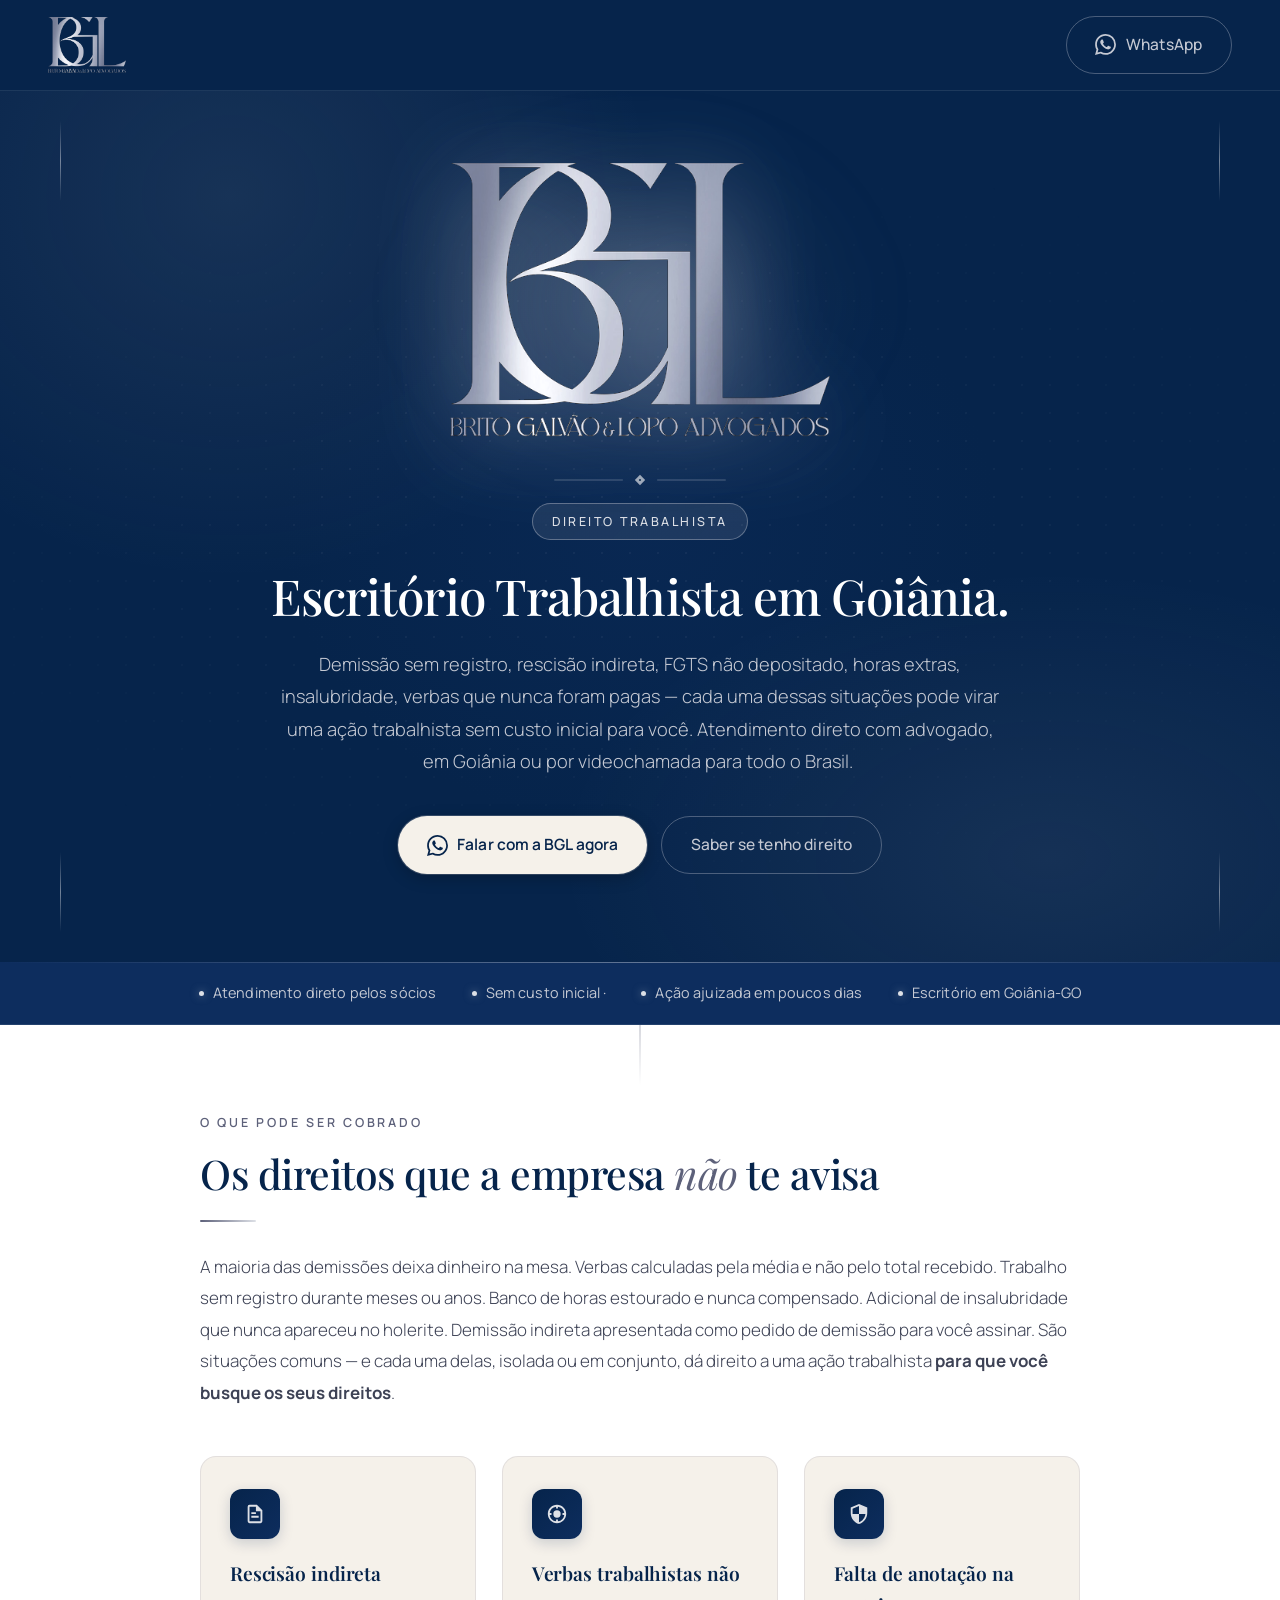
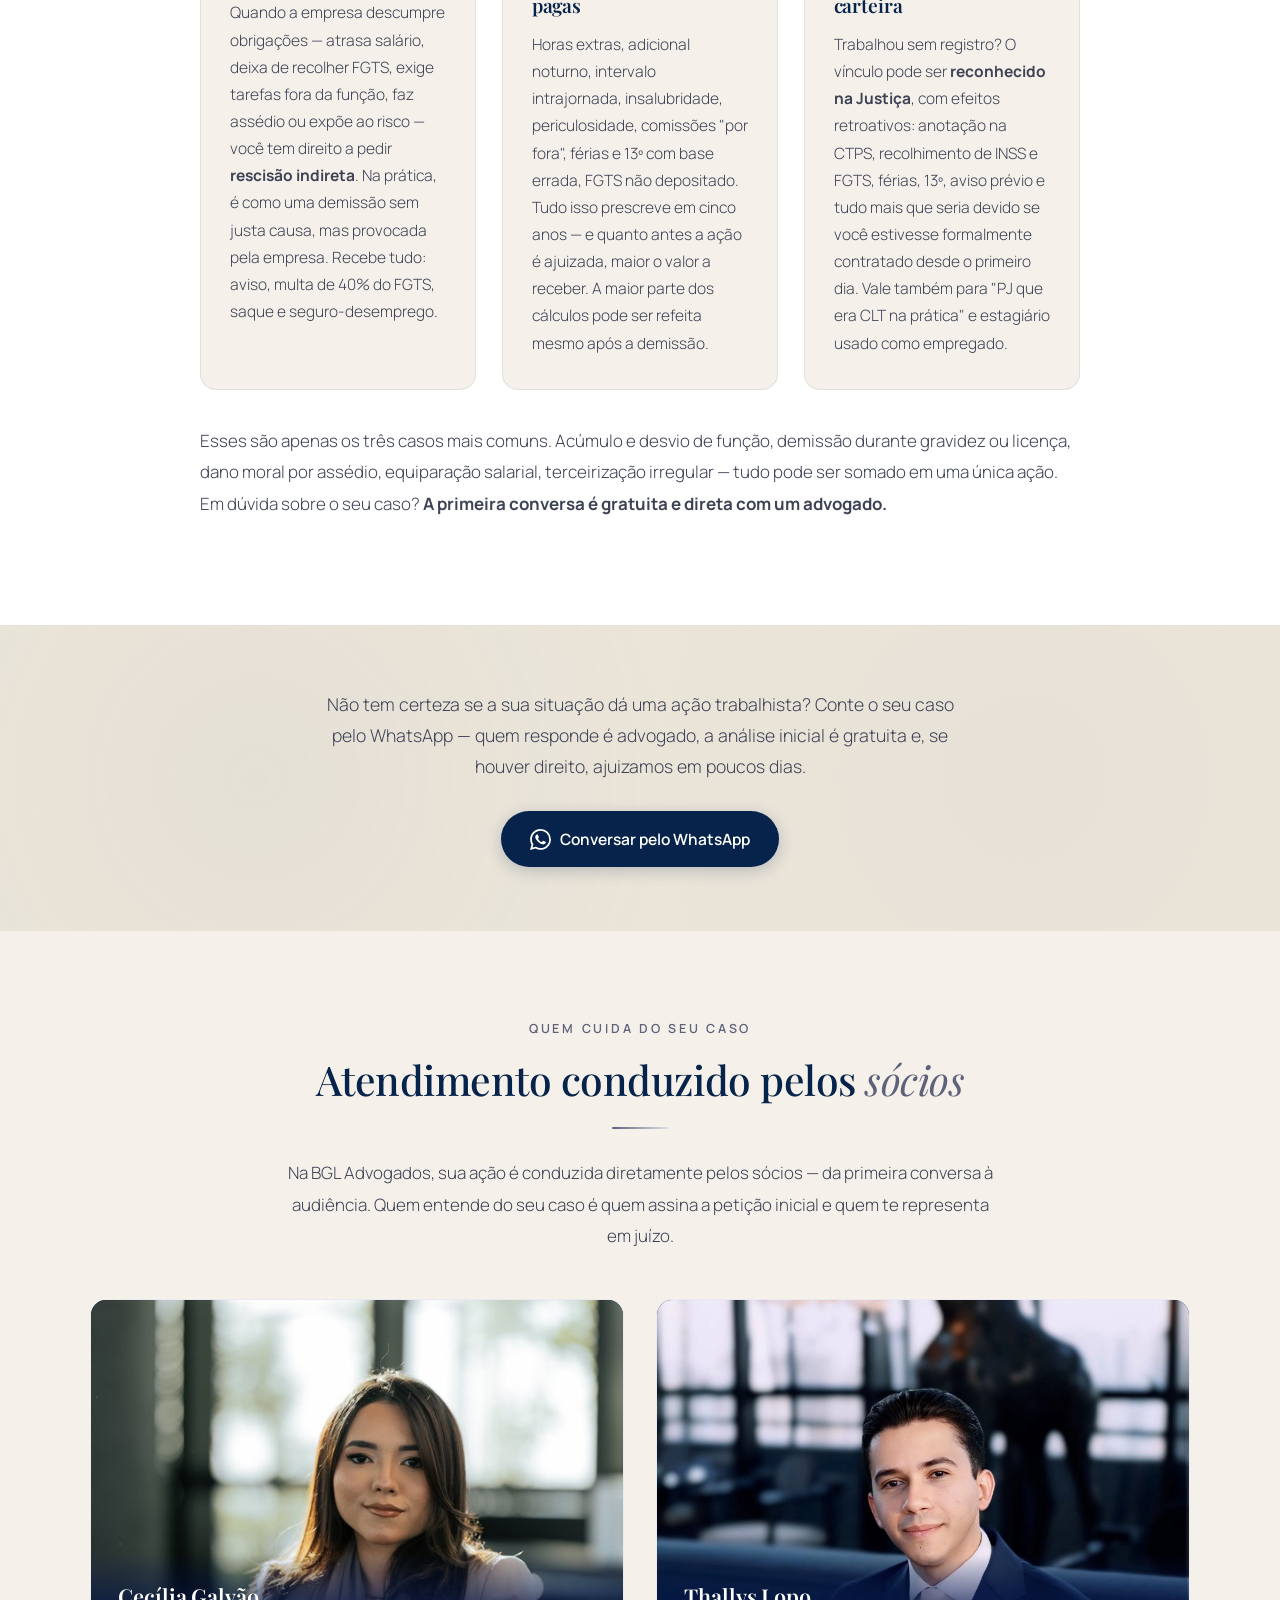
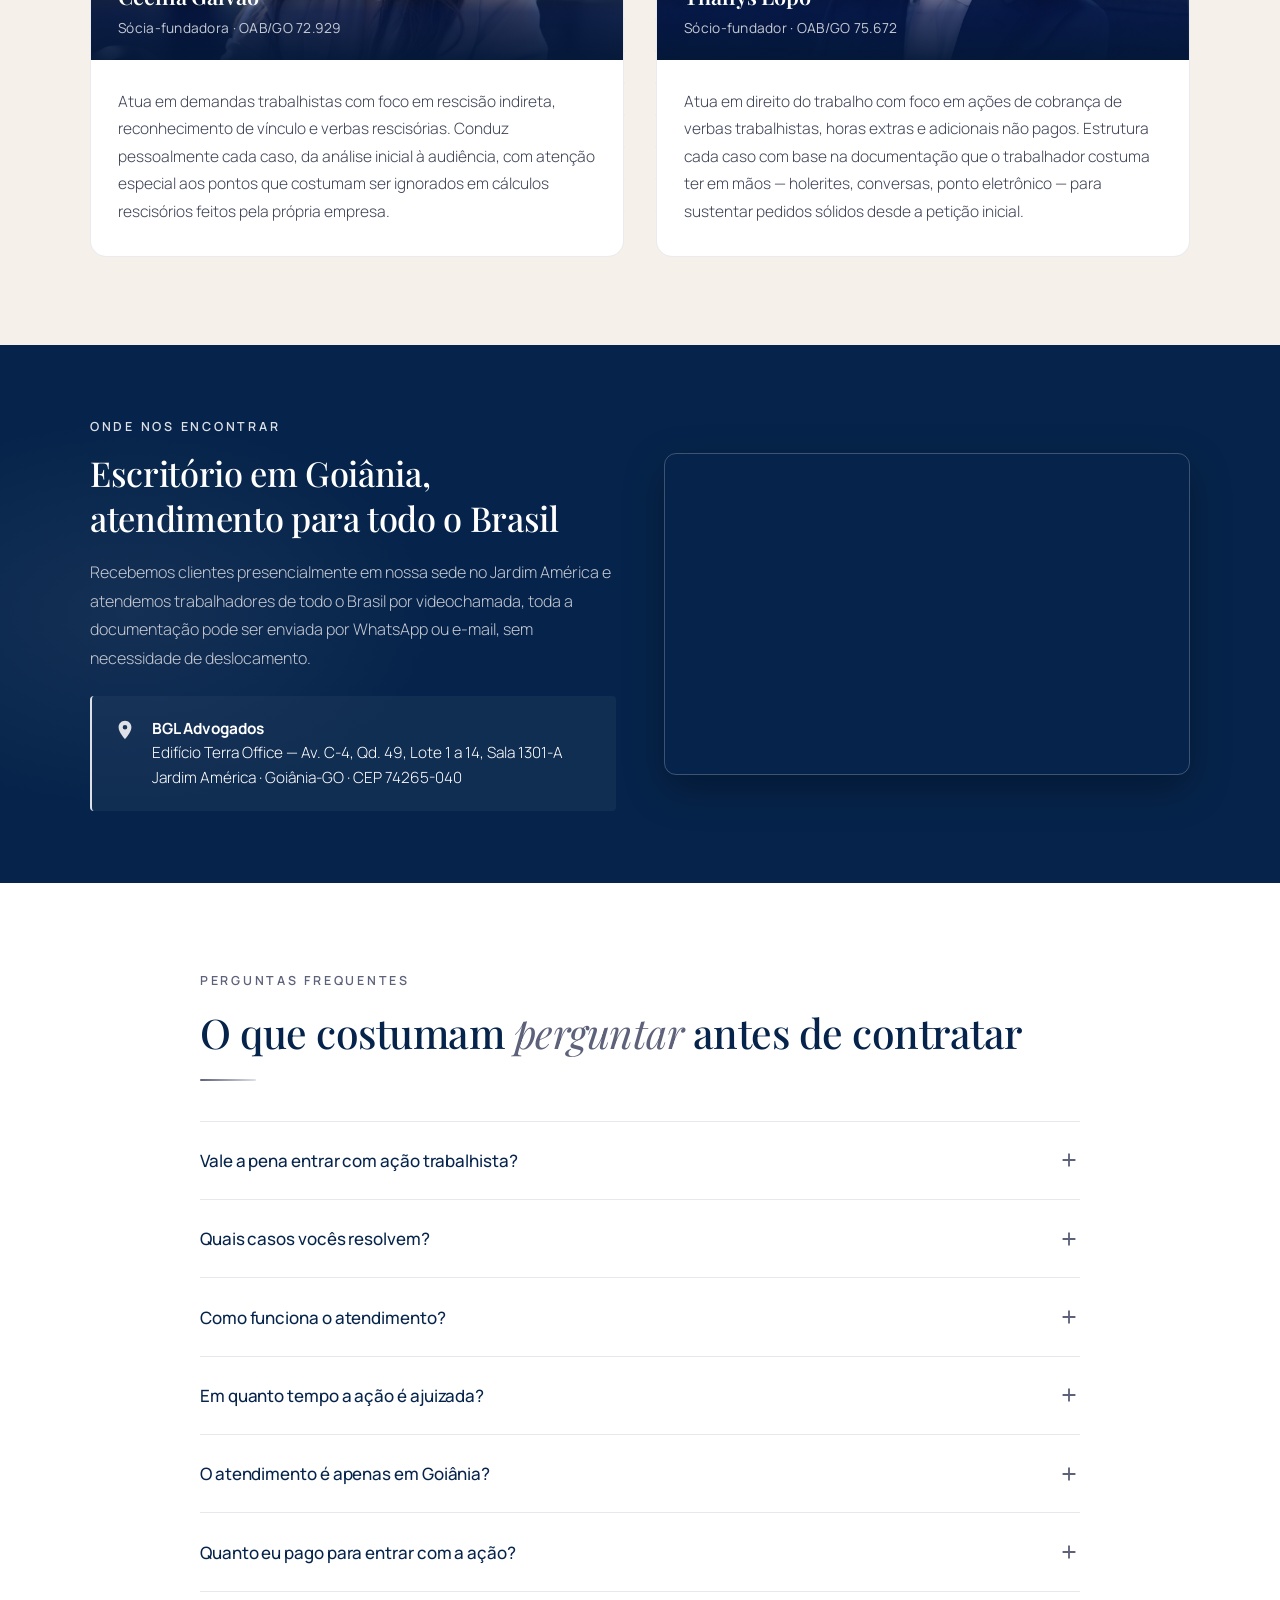
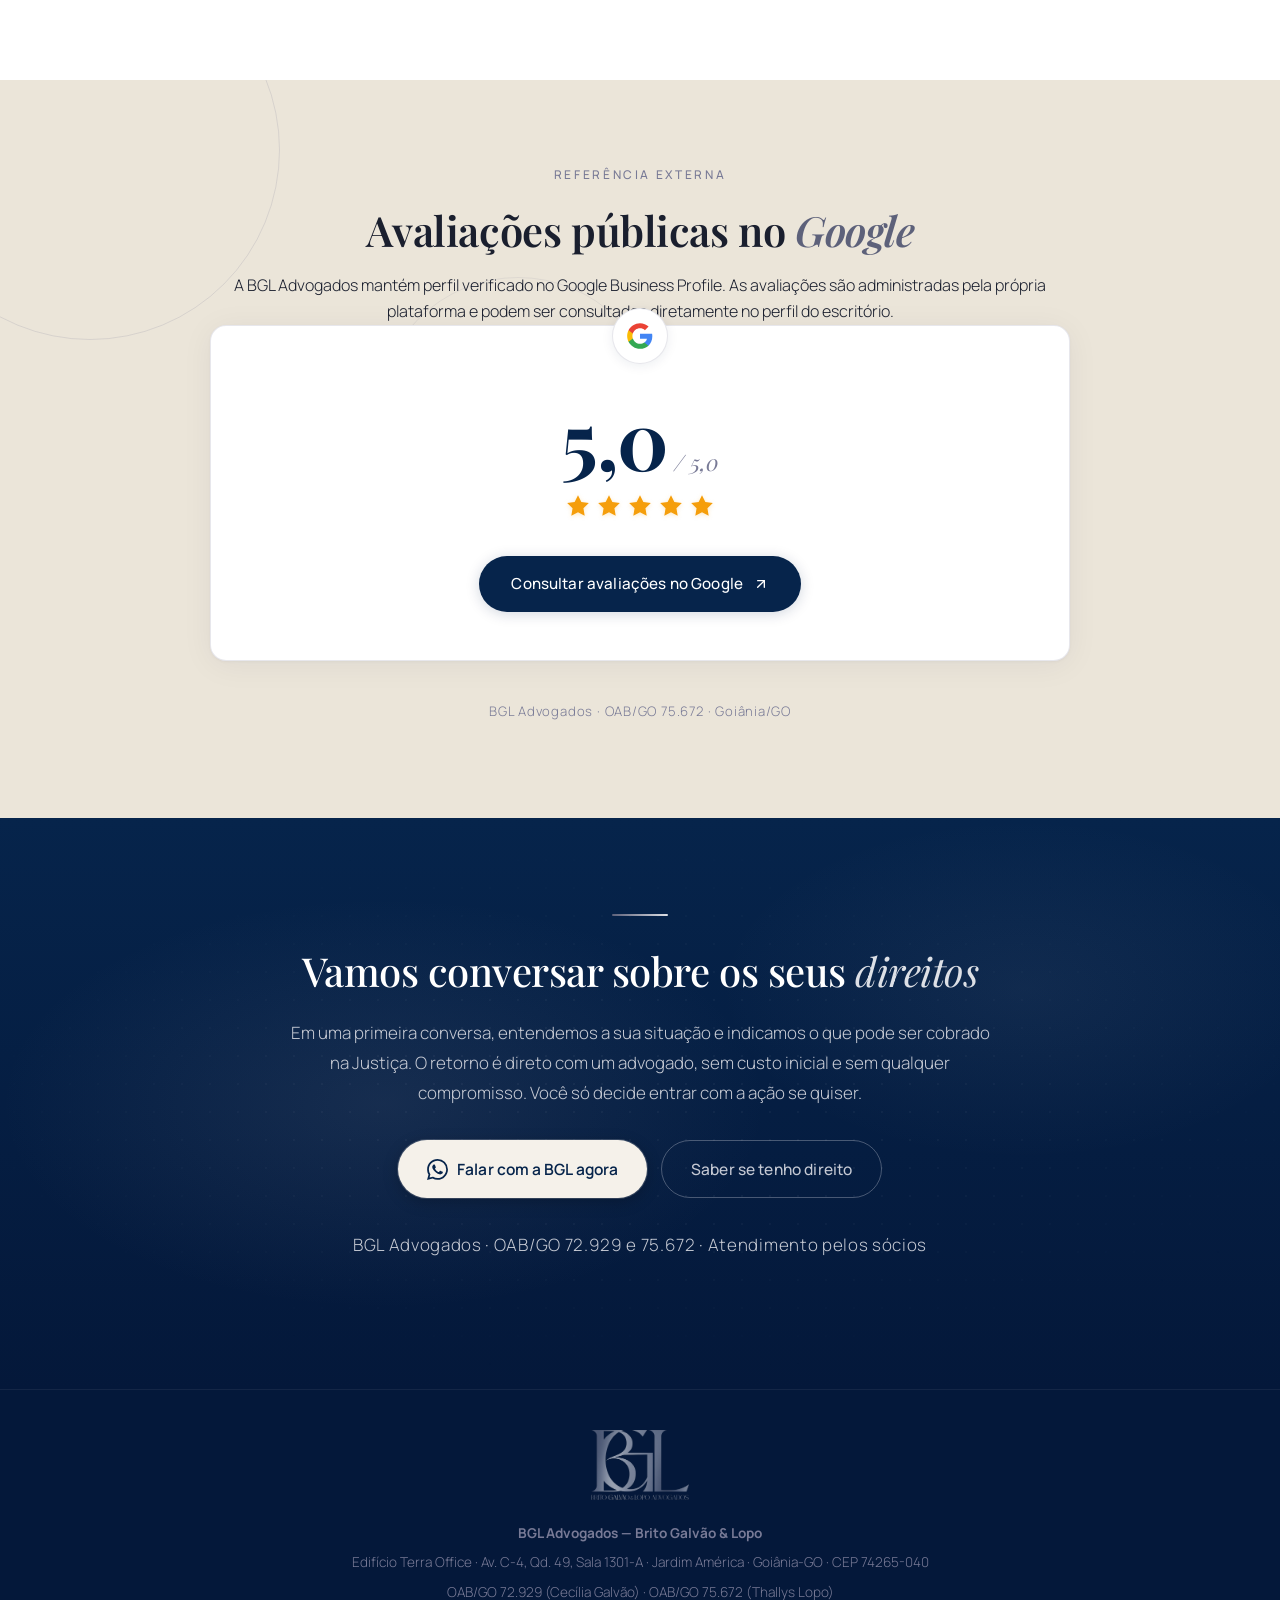
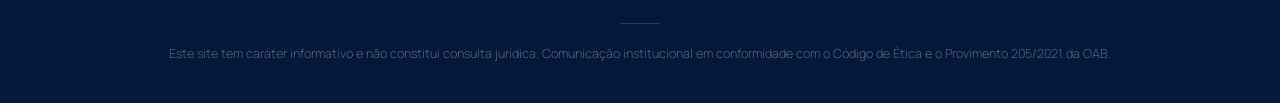
==== index.html @ 04dfcf60 "Update index.html" ====
<!doctype html>
<html lang="pt-BR">
<head>
  <!-- Google tag (gtag.js) -->
<script async src="https://www.googletagmanager.com/gtag/js?id=AW-18117456860"></script>
<script>
  window.dataLayer = window.dataLayer || [];
  function gtag(){dataLayer.push(arguments);}
  gtag('js', new Date());
  gtag('config', 'AW-18117456860');
</script>
<meta charset="utf-8">
<meta name="viewport" content="width=device-width, initial-scale=1.0">
<title>BGL Advogados — Direito Trabalhista em Goiânia-GO · Rescisão indireta, verbas e carteira</title>
<meta name="description" content="Advogados trabalhistas em Goiânia-GO. Rescisão indireta, verbas rescisórias, horas extras, FGTS e trabalho sem carteira. Sem custo inicial — só paga se ganhar.">
<link rel="preconnect" href="https://fonts.googleapis.com">
<link rel="preconnect" href="https://fonts.gstatic.com" crossorigin>
<link href="https://fonts.googleapis.com/css2?family=Playfair+Display:ital,wght@0,400;0,500;0,600;0,700;1,400&family=Manrope:wght@300;400;500;600;700&display=swap" rel="stylesheet">
<style>
  :root {
    --navy: #06244B;
    --navy-deep: #04183A;
    --navy-mid: #0d2d5e;
    --steel: #787A96;
    --steel-light: #C5C9D3;
    --cream: #F5F1EA;
    --cream-dark: #EBE5D9;
    --white: #FFFFFF;
    --text-dark: #1A1F2E;
    --text-mid: #3D4255;
    --platinum: #9499AA;
    --platinum-light: #DDE0E6;
    --platinum-deep: #5D617A;
  }

  * { box-sizing: border-box; margin: 0; padding: 0; }
  html { scroll-behavior: smooth; }

  body {
    font-family: 'Manrope', -apple-system, BlinkMacSystemFont, sans-serif;
    color: var(--text-dark);
    background: var(--white);
    line-height: 1.65;
    font-weight: 300;
    -webkit-font-smoothing: antialiased;
    -moz-osx-font-smoothing: grayscale;
  }

  /* ─── NAV ─── */
  nav {
    background: var(--navy);
    padding: 1rem 3rem;
    display: flex;
    justify-content: space-between;
    align-items: center;
    border-bottom: 1px solid rgba(197,201,211,0.12);
    position: sticky;
    top: 0;
    z-index: 100;
    backdrop-filter: blur(8px);
  }

  .logo { display: flex; align-items: center; gap: 0.85rem; }

  .logo-img-nav {
    height: 56px;
    width: auto;
    filter: brightness(1.05) contrast(1.05);
    flex-shrink: 0;
    transition: transform 0.25s;
  }
  .logo-img-nav:hover { transform: scale(1.03); }

  /* ─── HERO ─── */
  .hero {
    background: var(--navy);
    padding: 4rem 3rem 5.5rem;
    text-align: center;
    position: relative;
    overflow: hidden;
  }

  .hero::before {
    content: "";
    position: absolute;
    inset: 0;
    background:
      radial-gradient(ellipse 60% 80% at 18% 12%, rgba(148,153,170,0.12) 0%, transparent 55%),
      radial-gradient(ellipse 70% 60% at 82% 88%, rgba(197,201,211,0.08) 0%, transparent 55%),
      radial-gradient(ellipse 40% 50% at 50% 50%, rgba(13,45,94,0.4) 0%, transparent 70%);
    pointer-events: none;
    z-index: 0;
  }

  .hero::after {
    content: "";
    position: absolute;
    inset: 0;
    background-image:
      radial-gradient(circle, rgba(197,201,211,0.06) 1px, transparent 1.5px);
    background-size: 28px 28px;
    background-position: 0 0;
    pointer-events: none;
    z-index: 0;
    mask-image: radial-gradient(ellipse 80% 60% at 50% 50%, #000 30%, transparent 75%);
    -webkit-mask-image: radial-gradient(ellipse 80% 60% at 50% 50%, #000 30%, transparent 75%);
  }

  .hero-corner {
    position: absolute;
    width: 1px;
    height: 80px;
    background: linear-gradient(180deg, transparent, var(--platinum-light) 50%, transparent);
    opacity: 0.5;
    z-index: 1;
  }
  .hero-corner.tl { top: 30px; left: 60px; }
  .hero-corner.tr { top: 30px; right: 60px; }
  .hero-corner.bl { bottom: 30px; left: 60px; }
  .hero-corner.br { bottom: 30px; right: 60px; }

  .hero-inner { position: relative; z-index: 2; }

  .hero-logo-wrap {
    position: relative;
    display: flex;
    justify-content: center;
    align-items: center;
    margin-bottom: 1.8rem;
    min-height: 290px;
  }

  .hero-logo-glow {
    position: absolute;
    top: 50%; left: 50%;
    width: 480px; height: 360px;
    transform: translate(-50%, -50%);
    background:
      radial-gradient(ellipse, rgba(221,224,230,0.25) 0%, rgba(148,153,170,0.08) 35%, transparent 70%);
    filter: blur(35px);
    z-index: 0;
    animation: glowPulse 4.5s ease-in-out infinite;
  }

  @keyframes glowPulse {
    0%, 100% { opacity: 0.7; transform: translate(-50%, -50%) scale(1); }
    50% { opacity: 1; transform: translate(-50%, -50%) scale(1.05); }
  }

  .hero-logo-img {
    height: 270px;
    width: auto;
    max-width: 92%;
    position: relative;
    z-index: 1;
    filter: drop-shadow(0 16px 48px rgba(197,201,211,0.4)) brightness(1.1);
    animation: logoFadeIn 1.1s ease forwards;
  }

  @keyframes logoFadeIn {
    from { opacity: 0; transform: translateY(12px); }
    to { opacity: 1; transform: translateY(0); }
  }

  .ornament {
    width: 180px;
    height: 12px;
    color: var(--platinum-light);
    margin: 0 auto 1.1rem;
    display: block;
  }

  .hero-badge {
    display: inline-block;
    padding: 0.45rem 1.2rem;
    background: linear-gradient(135deg, rgba(148,153,170,0.15) 0%, rgba(221,224,230,0.10) 100%);
    border: 1px solid rgba(197,201,211,0.4);
    border-radius: 100px;
    color: var(--platinum-light);
    font-size: 0.78rem;
    letter-spacing: 0.2em;
    text-transform: uppercase;
    font-weight: 500;
    margin-bottom: 1.6rem;
  }

  .hero h1 {
    font-family: 'Playfair Display', serif;
    color: var(--white);
    font-size: clamp(2rem, 4.6vw, 3.1rem);
    font-weight: 500;
    line-height: 1.2;
    max-width: 880px;
    margin: 0 auto 1.4rem;
    letter-spacing: -0.018em;
  }

  .hero h1 em {
    font-style: italic;
    font-weight: 400;
    color: var(--platinum-light);
  }

  .hero-sub {
    color: var(--steel-light);
    font-size: clamp(1.02rem, 1.6vw, 1.14rem);
    max-width: 720px;
    margin: 0 auto 2.4rem;
    line-height: 1.78;
    font-weight: 300;
  }

  .hero-cta-group {
    display: flex;
    flex-wrap: wrap;
    gap: 0.9rem;
    justify-content: center;
  }

  .btn-wa {
    display: inline-flex;
    align-items: center;
    gap: 0.6rem;
    padding: 0.95rem 1.8rem;
    background: var(--cream);
    color: var(--navy);
    border-radius: 100px;
    font-weight: 600;
    font-size: 0.97rem;
    text-decoration: none;
    transition: transform 0.2s, box-shadow 0.2s;
    box-shadow: 0 4px 16px rgba(0,0,0,0.22), 0 0 0 1px rgba(197,201,211,0.25);
    letter-spacing: 0.005em;
  }
  .btn-wa:hover {
    transform: translateY(-2px);
    box-shadow: 0 10px 28px rgba(0,0,0,0.28), 0 0 0 1px rgba(221,224,230,0.5);
  }

  .btn-wa-outline {
    display: inline-flex;
    align-items: center;
    gap: 0.6rem;
    padding: 0.95rem 1.8rem;
    background: transparent;
    color: var(--steel-light);
    border: 1px solid rgba(197,201,211,0.35);
    border-radius: 100px;
    font-weight: 500;
    font-size: 0.97rem;
    text-decoration: none;
    transition: border-color 0.2s, background 0.2s, color 0.2s;
    letter-spacing: 0.01em;
  }
  .btn-wa-outline:hover {
    border-color: var(--platinum-light);
    background: rgba(221,224,230,0.08);
    color: var(--white);
  }

  .wa-icon { width: 21px; height: 21px; fill: currentColor; flex-shrink: 0; }

  /* ─── PROOF BAR ─── */
  .proof-bar {
    background: var(--navy-mid);
    padding: 1.2rem 3rem;
    display: flex;
    flex-wrap: wrap;
    justify-content: center;
    gap: 2.2rem;
    border-bottom: 1px solid rgba(197,201,211,0.12);
    position: relative;
  }

  .proof-bar::before {
    content: "";
    position: absolute;
    top: 0; left: 0; right: 0; height: 1px;
    background: linear-gradient(90deg, transparent, rgba(221,224,230,0.4), transparent);
  }

  .proof-item {
    display: flex;
    align-items: center;
    gap: 9px;
    font-size: 0.9rem;
    color: var(--steel-light);
    font-weight: 400;
    letter-spacing: 0.01em;
  }

  .proof-dot {
    width: 5px; height: 5px;
    background: var(--platinum-light);
    border-radius: 50%;
    flex-shrink: 0;
    box-shadow: 0 0 8px rgba(221,224,230,0.5);
  }

  /* ─── SECTIONS ─── */
  section { padding: 5.5rem 3rem; position: relative; }
  .container { max-width: 880px; margin: 0 auto; position: relative; }
  .container-wide { max-width: 1100px; margin: 0 auto; position: relative; }

  .section-label {
    font-size: 0.78rem;
    font-weight: 600;
    letter-spacing: 0.22em;
    text-transform: uppercase;
    color: var(--platinum-deep);
    margin-bottom: 0.85rem;
  }

  .section-title {
    font-family: 'Playfair Display', serif;
    font-size: clamp(1.85rem, 4vw, 2.55rem);
    color: var(--navy);
    line-height: 1.28;
    margin-bottom: 1.3rem;
    letter-spacing: -0.012em;
    font-weight: 500;
  }

  .section-title em {
    font-style: italic;
    font-weight: 400;
    color: var(--platinum-deep);
  }

  .section-text {
    color: var(--text-mid);
    font-size: 1.06rem;
    line-height: 1.85;
    font-weight: 300;
    margin-bottom: 1.1rem;
  }

  .gold-divider {
    width: 56px; height: 2px;
    background: linear-gradient(90deg, var(--platinum-deep), var(--platinum-light));
    margin: 1.3rem 0 1.8rem;
    border-radius: 2px;
  }

  /* ─── BENEFITS ─── */
  .benefits-section {
    background: var(--white);
    position: relative;
  }

  .benefits-section::before {
    content: "";
    position: absolute;
    top: 0; left: 50%;
    transform: translateX(-50%);
    width: 1px; height: 60px;
    background: linear-gradient(180deg, var(--platinum-deep), transparent);
    opacity: 0.5;
  }

  .benefits-grid {
    display: grid;
    grid-template-columns: repeat(auto-fit, minmax(240px, 1fr));
    gap: 1.6rem;
    margin: 3rem 0 1rem;
  }

  .benefit-card {
    background: var(--cream);
    border-radius: 16px;
    padding: 2rem 1.8rem;
    border: 1px solid rgba(120,122,150,0.15);
    transition: border-color 0.3s, box-shadow 0.3s, transform 0.3s;
    position: relative;
    overflow: hidden;
  }

  .benefit-card::before {
    content: "";
    position: absolute;
    top: 0; left: 0;
    width: 100%; height: 3px;
    background: linear-gradient(90deg, var(--platinum-deep), var(--platinum-light));
    opacity: 0;
    transition: opacity 0.3s;
  }

  .benefit-card:hover {
    border-color: rgba(148,153,170,0.4);
    box-shadow: 0 12px 36px rgba(6,36,75,0.1);
    transform: translateY(-4px);
  }
  .benefit-card:hover::before { opacity: 1; }

  .benefit-icon {
    width: 50px; height: 50px;
    background: linear-gradient(135deg, var(--navy) 0%, var(--navy-mid) 100%);
    border-radius: 12px;
    display: flex;
    align-items: center;
    justify-content: center;
    margin-bottom: 1.2rem;
    box-shadow: 0 4px 14px rgba(6,36,75,0.18);
  }
  .benefit-icon svg { width: 22px; height: 22px; fill: var(--platinum-light); }

  .benefit-title {
    font-family: 'Playfair Display', serif;
    font-size: 1.2rem;
    color: var(--navy);
    margin-bottom: 0.6rem;
    font-weight: 600;
    letter-spacing: -0.005em;
  }

  .benefit-text {
    color: var(--text-mid);
    font-size: 0.97rem;
    line-height: 1.75;
    font-weight: 300;
  }

  /* ─── MID CTA ─── */
  .mid-cta {
    background: var(--cream-dark);
    padding: 4rem 3rem;
    text-align: center;
    position: relative;
    overflow: hidden;
  }

  .mid-cta::before {
    content: "";
    position: absolute;
    inset: 0;
    background:
      radial-gradient(circle at 20% 50%, rgba(148,153,170,0.07) 0%, transparent 40%),
      radial-gradient(circle at 80% 50%, rgba(148,153,170,0.05) 0%, transparent 40%);
    pointer-events: none;
  }

  .mid-cta-inner { position: relative; z-index: 1; }

  .mid-cta p {
    color: var(--text-mid);
    font-size: 1.1rem;
    margin-bottom: 1.8rem;
    font-weight: 300;
    line-height: 1.78;
    max-width: 660px;
    margin-left: auto;
    margin-right: auto;
  }

  .btn-wa-dark {
    display: inline-flex;
    align-items: center;
    gap: 0.6rem;
    padding: 0.95rem 1.8rem;
    background: var(--navy);
    color: var(--white);
    border-radius: 100px;
    font-weight: 600;
    font-size: 0.97rem;
    text-decoration: none;
    transition: transform 0.2s, box-shadow 0.2s;
    box-shadow: 0 4px 16px rgba(6,36,75,0.22);
  }
  .btn-wa-dark:hover {
    transform: translateY(-2px);
    box-shadow: 0 10px 28px rgba(6,36,75,0.32);
  }

  /* ─── TEAM ─── */
  .team-section {
    background: var(--cream);
    position: relative;
  }

  .team-section::before {
    content: "";
    position: absolute;
    inset: 0;
    background-image:
      radial-gradient(circle, rgba(120,122,150,0.05) 1px, transparent 1.5px);
    background-size: 32px 32px;
    pointer-events: none;
    mask-image: radial-gradient(ellipse 70% 60% at 50% 50%, #000 30%, transparent 80%);
    -webkit-mask-image: radial-gradient(ellipse 70% 60% at 50% 50%, #000 30%, transparent 80%);
  }

  .team-section .container-wide { text-align: center; }

  .team-grid {
    display: grid;
    grid-template-columns: repeat(auto-fit, minmax(300px, 1fr));
    gap: 2rem;
    margin-top: 3rem;
    text-align: left;
  }

  .team-card {
    background: var(--white);
    border-radius: 16px;
    overflow: hidden;
    border: 1px solid rgba(120,122,150,0.15);
    transition: transform 0.35s, box-shadow 0.35s;
    position: relative;
  }
  .team-card:hover {
    transform: translateY(-5px);
    box-shadow: 0 18px 44px rgba(6,36,75,0.12);
  }

  .team-card-header {
    background: var(--navy);
    position: relative;
    overflow: hidden;
    height: 360px;
  }

  .team-photo {
    width: 100%;
    height: 100%;
    object-fit: cover;
    display: block;
    transition: transform 0.6s ease;
  }
  .team-card:hover .team-photo { transform: scale(1.05); }

  .team-photo.photo-cecilia { object-position: center 30%; }
  .team-photo.photo-thallys { object-position: center 25%; }

  .team-card-name-overlay {
    position: absolute;
    bottom: 0; left: 0; right: 0;
    padding: 1.5rem 1.7rem 1.3rem;
    background: linear-gradient(180deg, transparent 0%, rgba(6,24,75,0.78) 55%, rgba(4,24,58,0.96) 100%);
    color: var(--white);
  }

  .team-card-name {
    font-family: 'Playfair Display', serif;
    font-size: 1.36rem;
    font-weight: 600;
    letter-spacing: -0.005em;
    margin-bottom: 0.2rem;
  }

  .team-card-role {
    font-size: 0.86rem;
    color: var(--steel-light);
    letter-spacing: 0.02em;
    font-weight: 400;
  }

  .team-card-body {
    padding: 1.7rem 1.7rem 1.9rem;
  }

  .team-card-text {
    color: var(--text-mid);
    font-size: 0.97rem;
    line-height: 1.78;
    font-weight: 300;
  }

  .team-card-credential {
    margin-top: 1.2rem;
    padding: 1.1rem 1.1rem 1.05rem;
    background: linear-gradient(135deg, rgba(6,36,75,0.04) 0%, rgba(148,153,170,0.07) 100%);
    border-left: 3px solid var(--platinum-deep);
    border-radius: 4px;
    font-size: 0.92rem;
    color: var(--navy);
    line-height: 1.6;
    font-weight: 400;
  }
  .credential-label {
    display: inline-block;
    font-size: 0.7rem;
    font-weight: 700;
    letter-spacing: 0.18em;
    text-transform: uppercase;
    color: var(--platinum-deep);
    margin-bottom: 0.5rem;
  }
  .credential-body {
    display: flex;
    align-items: flex-start;
    gap: 0.7rem;
  }
  .credential-body strong {
    color: var(--navy);
    font-weight: 600;
  }

  .credential-icon {
    width: 22px; height: 22px;
    fill: var(--platinum-deep);
    flex-shrink: 0;
    margin-top: 1px;
  }

  /* ─── LOCATION ─── */
  .location-section {
    background: var(--navy);
    padding: 4.5rem 3rem;
    color: var(--white);
    position: relative;
    overflow: hidden;
  }

  .location-section::before {
    content: "";
    position: absolute;
    inset: 0;
    background:
      radial-gradient(ellipse 40% 60% at 10% 50%, rgba(148,153,170,0.1) 0%, transparent 60%);
    pointer-events: none;
  }

  .location-inner {
    max-width: 1100px;
    margin: 0 auto;
    display: grid;
    grid-template-columns: 1fr 1fr;
    gap: 3rem;
    align-items: center;
    position: relative;
    z-index: 1;
  }

  .location-section .section-label { color: var(--platinum-light); }

  .location-section h2 {
    font-family: 'Playfair Display', serif;
    font-size: clamp(1.6rem, 3vw, 2.15rem);
    color: var(--white);
    line-height: 1.3;
    margin-bottom: 1.1rem;
    font-weight: 500;
    letter-spacing: -0.01em;
  }

  .location-section p {
    color: var(--steel-light);
    font-size: 1rem;
    line-height: 1.78;
    font-weight: 300;
    margin-bottom: 0.8rem;
  }

  .location-address {
    display: flex;
    gap: 0.95rem;
    align-items: flex-start;
    margin-top: 1.5rem;
    padding: 1.3rem 1.4rem;
    background: rgba(255,255,255,0.04);
    border-left: 2px solid var(--platinum-light);
    border-radius: 4px;
  }

  .location-icon {
    width: 22px; height: 22px;
    fill: var(--platinum-light);
    flex-shrink: 0;
    margin-top: 2px;
  }

  .location-address p {
    margin: 0;
    color: var(--white);
    font-size: 0.96rem;
    line-height: 1.6;
  }

  .location-map {
    border-radius: 12px;
    overflow: hidden;
    border: 1px solid rgba(221,224,230,0.25);
    box-shadow: 0 14px 40px rgba(0,0,0,0.3);
  }

  .location-map iframe {
    display: block;
    width: 100%;
    height: 320px;
    border: none;
  }

  /* ─── FAQ ─── */
  .faq-section { background: var(--white); }

  .faq-list { margin-top: 2.5rem; }

  .faq-item {
    border-bottom: 1px solid rgba(120,122,150,0.18);
    padding: 1.3rem 0;
  }
  .faq-item:first-child { border-top: 1px solid rgba(120,122,150,0.18); }

  .faq-question {
    width: 100%;
    background: none;
    border: none;
    font-family: 'Manrope', sans-serif;
    font-size: 1.06rem;
    font-weight: 500;
    color: var(--navy);
    text-align: left;
    cursor: pointer;
    display: flex;
    justify-content: space-between;
    align-items: center;
    padding: 0.4rem 0;
    letter-spacing: -0.005em;
    transition: color 0.2s;
  }

  .faq-question:hover { color: var(--platinum-deep); }

  .faq-icon {
    width: 22px; height: 22px;
    color: var(--platinum-deep);
    transition: transform 0.3s;
    flex-shrink: 0;
    margin-left: 1rem;
  }

  .faq-item.open .faq-icon { transform: rotate(45deg); }

  .faq-answer {
    max-height: 0;
    overflow: hidden;
    transition: max-height 0.4s ease, padding 0.3s ease;
    color: var(--text-mid);
    font-size: 0.99rem;
    line-height: 1.78;
    font-weight: 300;
  }

  .faq-item.open .faq-answer {
    max-height: 500px;
    padding: 0.9rem 0 0.4rem;
  }

  .faq-wa-link {
    color: var(--navy);
    text-decoration: underline;
    text-decoration-color: var(--platinum-deep);
    text-underline-offset: 3px;
    font-weight: 500;
  }

  /* ─── FINAL CTA ─── */
  .final-cta {
    background: linear-gradient(180deg, var(--navy) 0%, var(--navy-deep) 100%);
    padding: 6rem 3rem;
    text-align: center;
    position: relative;
    overflow: hidden;
  }

  .final-cta::before {
    content: "";
    position: absolute;
    inset: 0;
    background:
      radial-gradient(ellipse 50% 60% at 30% 50%, rgba(148,153,170,0.12) 0%, transparent 60%),
      radial-gradient(ellipse 40% 50% at 80% 30%, rgba(197,201,211,0.06) 0%, transparent 60%);
    pointer-events: none;
  }

  .final-cta::after {
    content: "";
    position: absolute;
    inset: 0;
    background-image:
      radial-gradient(circle, rgba(197,201,211,0.05) 1px, transparent 1.5px);
    background-size: 28px 28px;
    pointer-events: none;
    mask-image: radial-gradient(ellipse 70% 60% at 50% 50%, #000 30%, transparent 80%);
    -webkit-mask-image: radial-gradient(ellipse 70% 60% at 50% 50%, #000 30%, transparent 80%);
  }

  .final-cta-inner { position: relative; z-index: 1; max-width: 720px; margin: 0 auto; }

  .final-cta h2 {
    font-family: 'Playfair Display', serif;
    font-size: clamp(1.85rem, 4vw, 2.5rem);
    color: var(--white);
    line-height: 1.3;
    margin-bottom: 1.3rem;
    font-weight: 500;
    letter-spacing: -0.012em;
  }

  .final-cta h2 em {
    font-style: italic;
    color: var(--platinum-light);
    font-weight: 400;
  }

  .final-cta p {
    color: var(--steel-light);
    font-size: 1.06rem;
    margin-bottom: 2rem;
    line-height: 1.78;
    font-weight: 300;
  }

  .final-cta .gold-divider { margin: 0 auto 1.8rem; }

  .trust-line {
    margin-top: 2rem;
    color: var(--steel);
    font-size: 0.85rem;
    letter-spacing: 0.04em;
  }

  /* ─── FOOTER ─── */
  footer {
    background: var(--navy-deep);
    padding: 2.5rem 3rem 2rem;
    text-align: center;
    color: var(--steel);
    font-size: 0.85rem;
    line-height: 1.7;
    border-top: 1px solid rgba(197,201,211,0.08);
  }

  footer p { margin-bottom: 0.4rem; }

  .footer-logo-wrap {
    display: flex;
    justify-content: center;
    margin-bottom: 1.4rem;
  }

  .footer-logo {
    height: 70px;
    width: auto;
    opacity: 0.6;
    filter: brightness(1.1);
    transition: opacity 0.25s;
  }
  .footer-logo:hover { opacity: 0.85; }

  .footer-divider {
    width: 40px; height: 1px;
    background: rgba(197,201,211,0.2);
    margin: 1.2rem auto;
  }

  /* ─── RESPONSIVE ─── */
  @media (max-width: 900px) {
    .location-inner {
      grid-template-columns: 1fr;
      gap: 2rem;
    }
  }

  @media (max-width: 640px) {
    nav { padding: 0.85rem 1.4rem; }
    .logo-img-nav { height: 44px; }
    .hero-logo-img { height: 180px; }
    .hero-logo-glow { width: 340px; height: 260px; }
    .hero-logo-wrap { min-height: 200px; }
    .hero { padding: 3rem 1.4rem 4.5rem; }
    .hero-corner { display: none; }
    section { padding: 4rem 1.4rem; }
    .proof-bar { padding: 1rem 1.4rem; gap: 1.2rem; }
    .mid-cta { padding: 3rem 1.4rem; }
    .final-cta { padding: 4.5rem 1.4rem; }
    footer { padding: 2rem 1.4rem 1.5rem; }
    .location-section { padding: 3.5rem 1.4rem; }
    .team-card-header { height: 300px; }
    .hero-cta-group { flex-direction: column; align-items: stretch; }
    .btn-wa, .btn-wa-outline { justify-content: center; }
    .ornament { width: 140px; }
  }
</style>
</head>
<body>

<!-- NAV -->
<nav>
  <div class="logo">
    <img class="logo-img-nav" src="[data-uri]" alt="BGL Advogados — Brito Galvão & Lopo">
  </div>
  <a href="https://wa.me/5562992509988?text=Ol%C3%A1!%20Vim%20pelo%20site%20e%20gostaria%20de%20conversar%20sobre%20uma%20a%C3%A7%C3%A3o%20trabalhista." class="btn-wa-outline" target="_blank" rel="noopener">
    <svg class="wa-icon" viewBox="0 0 24 24"><path d="M17.472 14.382c-.297-.149-1.758-.867-2.03-.967-.273-.099-.471-.148-.67.15-.197.297-.767.966-.94 1.164-.173.199-.347.223-.644.075-.297-.15-1.255-.463-2.39-1.475-.883-.788-1.48-1.761-1.653-2.059-.173-.297-.018-.458.13-.606.134-.133.298-.347.446-.52.149-.174.198-.298.298-.497.099-.198.05-.371-.025-.52-.075-.149-.669-1.612-.916-2.207-.242-.579-.487-.5-.669-.51-.173-.008-.371-.01-.57-.01-.198 0-.52.074-.792.372-.272.297-1.04 1.016-1.04 2.479 0 1.462 1.065 2.875 1.213 3.074.149.198 2.096 3.2 5.077 4.487.709.306 1.262.489 1.694.625.712.227 1.36.195 1.871.118.571-.085 1.758-.719 2.006-1.413.248-.694.248-1.289.173-1.413-.074-.124-.272-.198-.57-.347m-5.421 7.403h-.004a9.87 9.87 0 01-5.031-1.378l-.361-.214-3.741.982.998-3.648-.235-.374a9.86 9.86 0 01-1.51-5.26c.001-5.45 4.436-9.884 9.888-9.884 2.64 0 5.122 1.03 6.988 2.898a9.825 9.825 0 012.893 6.994c-.003 5.45-4.437 9.884-9.885 9.884m8.413-18.297A11.815 11.815 0 0012.05 0C5.495 0 .16 5.335.157 11.892c0 2.096.547 4.142 1.588 5.945L.057 24l6.305-1.654a11.882 11.882 0 005.683 1.448h.005c6.554 0 11.89-5.335 11.893-11.893a11.821 11.821 0 00-3.48-8.413z"/></svg>
    WhatsApp
  </a>
</nav>

<!-- HERO -->
<header class="hero">
  <div class="hero-corner tl"></div>
  <div class="hero-corner tr"></div>
  <div class="hero-corner bl"></div>
  <div class="hero-corner br"></div>
  <div class="hero-inner">
    <div class="hero-logo-wrap">
      <div class="hero-logo-glow" style="opacity: 1"></div>
      <img class="hero-logo-img" src="[data-uri]" alt="BGL Advogados — Brito Galvão & Lopo" style="object-fit: scale-down; width: 380px; height: 290px">
    </div>
    <svg class="ornament" viewBox="0 0 200 14" xmlns="http://www.w3.org/2000/svg">
  <line x1="0" y1="7" x2="80" y2="7" stroke="currentColor" stroke-width="0.8" opacity="0.45"/>
  <line x1="120" y1="7" x2="200" y2="7" stroke="currentColor" stroke-width="0.8" opacity="0.45"/>
  <path d="M 100 1 L 106 7 L 100 13 L 94 7 Z" fill="currentColor" opacity="0.7"/>
  <circle cx="100" cy="7" r="1.2" fill="#06244B"/>
</svg>
    <div class="hero-badge">Direito Trabalhista</div>
    <h1>Escritório Trabalhista em Goiânia.</h1>
    <p class="hero-sub">Demissão sem registro, rescisão indireta, FGTS não depositado, horas extras, insalubridade, verbas que nunca foram pagas — cada uma dessas situações pode virar uma ação trabalhista sem custo inicial para você. Atendimento direto com advogado, em Goiânia ou por videochamada para todo o Brasil. </p>
    <div class="hero-cta-group">
      <a href="https://wa.me/5562992509988?text=Ol%C3%A1!%20Vim%20pelo%20site%20e%20gostaria%20de%20conversar%20sobre%20uma%20a%C3%A7%C3%A3o%20trabalhista." class="btn-wa" target="_blank" rel="noopener">
        <svg class="wa-icon" viewBox="0 0 24 24"><path d="M17.472 14.382c-.297-.149-1.758-.867-2.03-.967-.273-.099-.471-.148-.67.15-.197.297-.767.966-.94 1.164-.173.199-.347.223-.644.075-.297-.15-1.255-.463-2.39-1.475-.883-.788-1.48-1.761-1.653-2.059-.173-.297-.018-.458.13-.606.134-.133.298-.347.446-.52.149-.174.198-.298.298-.497.099-.198.05-.371-.025-.52-.075-.149-.669-1.612-.916-2.207-.242-.579-.487-.5-.669-.51-.173-.008-.371-.01-.57-.01-.198 0-.52.074-.792.372-.272.297-1.04 1.016-1.04 2.479 0 1.462 1.065 2.875 1.213 3.074.149.198 2.096 3.2 5.077 4.487.709.306 1.262.489 1.694.625.712.227 1.36.195 1.871.118.571-.085 1.758-.719 2.006-1.413.248-.694.248-1.289.173-1.413-.074-.124-.272-.198-.57-.347m-5.421 7.403h-.004a9.87 9.87 0 01-5.031-1.378l-.361-.214-3.741.982.998-3.648-.235-.374a9.86 9.86 0 01-1.51-5.26c.001-5.45 4.436-9.884 9.888-9.884 2.64 0 5.122 1.03 6.988 2.898a9.825 9.825 0 012.893 6.994c-.003 5.45-4.437 9.884-9.885 9.884m8.413-18.297A11.815 11.815 0 0012.05 0C5.495 0 .16 5.335.157 11.892c0 2.096.547 4.142 1.588 5.945L.057 24l6.305-1.654a11.882 11.882 0 005.683 1.448h.005c6.554 0 11.89-5.335 11.893-11.893a11.821 11.821 0 00-3.48-8.413z"/></svg>
        Falar com a BGL agora
      </a>
      <a href="https://wa.me/5562992509988?text=Tenho%20d%C3%BAvidas%20sobre%20uma%20poss%C3%ADvel%20a%C3%A7%C3%A3o%20trabalhista%20e%20gostaria%20de%20uma%20orienta%C3%A7%C3%A3o%20gratuita." class="btn-wa-outline" target="_blank" rel="noopener">
        Saber se tenho direito
      </a>
    </div>
  </div>
</header>

<!-- PROOF BAR -->
<div class="proof-bar">
  <div class="proof-item"><div class="proof-dot"></div>Atendimento direto pelos sócios</div>
  <div class="proof-item"><div class="proof-dot"></div>Sem custo inicial ·</div>
  <div class="proof-item"><div class="proof-dot"></div>Ação ajuizada em poucos dias</div>
  <div class="proof-item"><div class="proof-dot"></div>Escritório em Goiânia-GO</div>
</div>

<!-- BENEFITS -->
<section class="benefits-section">
  <div class="container">
    <div class="section-label">O que pode ser cobrado</div>
    <h2 class="section-title">Os direitos que a empresa <em>não</em> te avisa</h2>
    <div class="gold-divider"></div>
    <p class="section-text">A maioria das demissões deixa dinheiro na mesa. Verbas calculadas pela média e não pelo total recebido. Trabalho sem registro durante meses ou anos. Banco de horas estourado e nunca compensado. Adicional de insalubridade que nunca apareceu no holerite. Demissão indireta apresentada como pedido de demissão para você assinar. São situações comuns — e cada uma delas, isolada ou em conjunto, dá direito a uma ação trabalhista <strong>para que você busque os seus direitos</strong>.</p>

    <div class="benefits-grid">
      <div class="benefit-card">
        <div class="benefit-icon">
          <svg viewBox="0 0 24 24"><path d="M14 2H6a2 2 0 00-2 2v16a2 2 0 002 2h12a2 2 0 002-2V8l-6-6zm4 18H6V4h7v5h5v11zM8 14h8v2H8v-2zm0-4h5v2H8v-2z"/></svg>
        </div>
        <h3 class="benefit-title">Rescisão indireta</h3>
        <p class="benefit-text">Quando a empresa descumpre obrigações — atrasa salário, deixa de recolher FGTS, exige tarefas fora da função, faz assédio ou expõe ao risco — você tem direito a pedir <strong>rescisão indireta</strong>. Na prática, é como uma demissão sem justa causa, mas provocada pela empresa. Recebe tudo: aviso, multa de 40% do FGTS, saque e seguro-desemprego.</p>
      </div>

      <div class="benefit-card">
        <div class="benefit-icon">
          <svg viewBox="0 0 24 24"><path d="M12 2C6.48 2 2 6.48 2 12s4.48 10 10 10 10-4.48 10-10S17.52 2 12 2zm1 17.93V18h-2v1.93C7.05 19.45 4.55 16.95 4.07 13H6v-2H4.07C4.55 7.05 7.05 4.55 11 4.07V6h2V4.07c3.95.48 6.45 2.98 6.93 6.93H18v2h1.93c-.48 3.95-2.98 6.45-6.93 6.93zM12 8a4 4 0 100 8 4 4 0 000-8z"/></svg>
        </div>
        <h3 class="benefit-title">Verbas trabalhistas não pagas</h3>
        <p class="benefit-text">Horas extras, adicional noturno, intervalo intrajornada, insalubridade, periculosidade, comissões "por fora", férias e 13º com base errada, FGTS não depositado. Tudo isso prescreve em cinco anos — e quanto antes a ação é ajuizada, maior o valor a receber. A maior parte dos cálculos pode ser refeita mesmo após a demissão.</p>
      </div>

      <div class="benefit-card">
        <div class="benefit-icon">
          <svg viewBox="0 0 24 24"><path d="M12 1L3 5v6c0 5.55 3.84 10.74 9 12 5.16-1.26 9-6.45 9-12V5l-9-4zm0 10.99h7c-.53 4.12-3.28 7.79-7 8.94V12H5V6.3l7-3.11v8.8z"/></svg>
        </div>
        <h3 class="benefit-title">Falta de anotação na carteira</h3>
        <p class="benefit-text">Trabalhou sem registro? O vínculo pode ser <strong>reconhecido na Justiça</strong>, com efeitos retroativos: anotação na CTPS, recolhimento de INSS e FGTS, férias, 13º, aviso prévio e tudo mais que seria devido se você estivesse formalmente contratado desde o primeiro dia. Vale também para "PJ que era CLT na prática" e estagiário usado como empregado.</p>
      </div>
    </div>

    <p class="section-text" style="margin-top: 2.2rem;">Esses são apenas os três casos mais comuns. Acúmulo e desvio de função, demissão durante gravidez ou licença, dano moral por assédio, equiparação salarial, terceirização irregular — tudo pode ser somado em uma única ação. Em dúvida sobre o seu caso? <strong>A primeira conversa é gratuita e direta com um advogado.</strong></p>
  </div>
</section>

<!-- MID CTA -->
<div class="mid-cta">
  <div class="mid-cta-inner">
    <p>Não tem certeza se a sua situação dá uma ação trabalhista? Conte o seu caso pelo WhatsApp — quem responde é advogado, a análise inicial é gratuita e, se houver direito, ajuizamos em poucos dias.</p>
    <a href="https://wa.me/5562992509988?text=Tenho%20d%C3%BAvidas%20sobre%20uma%20poss%C3%ADvel%20a%C3%A7%C3%A3o%20trabalhista%20e%20gostaria%20de%20uma%20orienta%C3%A7%C3%A3o%20gratuita." class="btn-wa-dark" target="_blank" rel="noopener">
      <svg class="wa-icon" viewBox="0 0 24 24"><path d="M17.472 14.382c-.297-.149-1.758-.867-2.03-.967-.273-.099-.471-.148-.67.15-.197.297-.767.966-.94 1.164-.173.199-.347.223-.644.075-.297-.15-1.255-.463-2.39-1.475-.883-.788-1.48-1.761-1.653-2.059-.173-.297-.018-.458.13-.606.134-.133.298-.347.446-.52.149-.174.198-.298.298-.497.099-.198.05-.371-.025-.52-.075-.149-.669-1.612-.916-2.207-.242-.579-.487-.5-.669-.51-.173-.008-.371-.01-.57-.01-.198 0-.52.074-.792.372-.272.297-1.04 1.016-1.04 2.479 0 1.462 1.065 2.875 1.213 3.074.149.198 2.096 3.2 5.077 4.487.709.306 1.262.489 1.694.625.712.227 1.36.195 1.871.118.571-.085 1.758-.719 2.006-1.413.248-.694.248-1.289.173-1.413-.074-.124-.272-.198-.57-.347m-5.421 7.403h-.004a9.87 9.87 0 01-5.031-1.378l-.361-.214-3.741.982.998-3.648-.235-.374a9.86 9.86 0 01-1.51-5.26c.001-5.45 4.436-9.884 9.888-9.884 2.64 0 5.122 1.03 6.988 2.898a9.825 9.825 0 012.893 6.994c-.003 5.45-4.437 9.884-9.885 9.884m8.413-18.297A11.815 11.815 0 0012.05 0C5.495 0 .16 5.335.157 11.892c0 2.096.547 4.142 1.588 5.945L.057 24l6.305-1.654a11.882 11.882 0 005.683 1.448h.005c6.554 0 11.89-5.335 11.893-11.893a11.821 11.821 0 00-3.48-8.413z"/></svg>
      Conversar pelo WhatsApp
    </a>
  </div>
</div>

<!-- TEAM -->
<section class="team-section">
  <div class="container-wide">
    <div class="section-label">Quem cuida do seu caso</div>
    <h2 class="section-title">Atendimento conduzido pelos <em>sócios</em></h2>
    <div class="gold-divider" style="margin-left: auto; margin-right: auto;"></div>
    <p class="section-text" style="max-width: 720px; margin: 0 auto;">Na BGL Advogados, sua ação é conduzida diretamente pelos sócios — da primeira conversa à audiência. Quem entende do seu caso é quem assina a petição inicial e quem te representa em juízo.</p>

    <div class="team-grid">
      <div class="team-card">
        <div class="team-card-header">
          <img class="team-photo photo-cecilia" src="[data-uri]" alt="Cecília Galvão, sócia-fundadora">
          <div class="team-card-name-overlay">
            <div class="team-card-name">Cecília Galvão</div>
            <div class="team-card-role">Sócia-fundadora · OAB/GO 72.929</div>
          </div>
        </div>
        <div class="team-card-body">
          <p class="team-card-text">Atua em demandas trabalhistas com foco em rescisão indireta, reconhecimento de vínculo e verbas rescisórias. Conduz pessoalmente cada caso, da análise inicial à audiência, com atenção especial aos pontos que costumam ser ignorados em cálculos rescisórios feitos pela própria empresa.</p>
        </div>
      </div>

      <div class="team-card">
        <div class="team-card-header">
          <img class="team-photo photo-thallys" src="[data-uri]" alt="Thallys Lopo, sócio-fundador">
          <div class="team-card-name-overlay">
            <div class="team-card-name">Thallys Lopo</div>
            <div class="team-card-role">Sócio-fundador · OAB/GO 75.672</div>
          </div>
        </div>
        <div class="team-card-body">
          <p class="team-card-text">Atua em direito do trabalho com foco em ações de cobrança de verbas trabalhistas, horas extras e adicionais não pagos. Estrutura cada caso com base na documentação que o trabalhador costuma ter em mãos — holerites, conversas, ponto eletrônico — para sustentar pedidos sólidos desde a petição inicial.</p>
        </div>
      </div>
    </div>
  </div>
</section>

<!-- LOCATION -->
<section class="location-section">
  <div class="location-inner">
    <div>
      <div class="section-label">Onde nos encontrar</div>
      <h2>Escritório em Goiânia, atendimento para todo o Brasil</h2>
      <p>Recebemos clientes presencialmente em nossa sede no Jardim América e atendemos trabalhadores de todo o Brasil por videochamada, toda a documentação pode ser enviada por WhatsApp ou e-mail, sem necessidade de deslocamento.</p>
      <div class="location-address">
        <svg class="location-icon" viewBox="0 0 24 24"><path d="M12 2C8.13 2 5 5.13 5 9c0 5.25 7 13 7 13s7-7.75 7-13c0-3.87-3.13-7-7-7zm0 9.5a2.5 2.5 0 010-5 2.5 2.5 0 010 5z"/></svg>
        <p><strong>BGL Advogados</strong><br>Edifício Terra Office — Av. C-4, Qd. 49, Lote 1 a 14, Sala 1301-A<br>Jardim América · Goiânia-GO · CEP 74265-040</p>
      </div>
    </div>
    <div class="location-map">
      <iframe
        src="https://maps.google.com/maps?q=-16.6956033,-49.291391&hl=pt-BR&z=17&output=embed"
        loading="lazy"
        referrerpolicy="no-referrer-when-downgrade"
        allowfullscreen></iframe>
    </div>
  </div>
</section>

<!-- FAQ -->
<section class="faq-section">
  <div class="container">
    <div class="section-label">Perguntas frequentes</div>
    <h2 class="section-title">O que costumam <em>perguntar</em> antes de contratar</h2>
    <div class="gold-divider"></div>

    <div class="faq-list">
      <div class="faq-item">
        <button class="faq-question" onclick="toggleFaq(this)">
          Vale a pena entrar com ação trabalhista?
          <svg class="faq-icon" viewBox="0 0 24 24" fill="none" stroke="currentColor" stroke-width="2"><path d="M12 5v14M5 12h14"/></svg>
        </button>
        <div class="faq-answer">
          <p>Na grande maioria dos casos, sim. Verbas trabalhistas prescrevem em cinco anos e a média do que é deixado de receber em uma rescisão calculada pela própria empresa costuma ser significativa. A primeira conversa é gratuita e serve justamente para responder essa pergunta com base no seu caso específico — sem qualquer compromisso.</p>
        </div>
      </div>

      <div class="faq-item">
        <button class="faq-question" onclick="toggleFaq(this)">
          Quais casos vocês resolvem?
          <svg class="faq-icon" viewBox="0 0 24 24" fill="none" stroke="currentColor" stroke-width="2"><path d="M12 5v14M5 12h14"/></svg>
        </button>
        <div class="faq-answer">
          <p>Rescisão indireta, demissão sem justa causa com verbas incorretas, reconhecimento de vínculo (trabalho sem carteira, PJ que era CLT, estágio irregular), horas extras e adicional noturno, FGTS não depositado, insalubridade e periculosidade, acúmulo e desvio de função, demissão durante gravidez ou licença, e dano moral por assédio. Em dúvida se o seu caso se encaixa? <a class="faq-wa-link" href="https://wa.me/5562992509988?text=Tenho%20d%C3%BAvidas%20sobre%20uma%20poss%C3%ADvel%20a%C3%A7%C3%A3o%20trabalhista%20e%20gostaria%20de%20uma%20orienta%C3%A7%C3%A3o%20gratuita." target="_blank" rel="noopener">conta pra gente pelo WhatsApp</a> que respondemos no mesmo dia.</p>
        </div>
      </div>

      <div class="faq-item">
        <button class="faq-question" onclick="toggleFaq(this)">
          Como funciona o atendimento?
          <svg class="faq-icon" viewBox="0 0 24 24" fill="none" stroke="currentColor" stroke-width="2"><path d="M12 5v14M5 12h14"/></svg>
        </button>
        <div class="faq-answer">
          <p>Você nos conta o caso pelo WhatsApp e marcamos uma conversa — presencial em Goiânia ou por videochamada — para entender tudo: período trabalhado, função, jornada, condições da demissão e o que foi pago. Pedimos a documentação (CTPS, holerites, contratos, conversas) e em poucos dias <strong>ajuizamos a ação</strong>. Você acompanha cada etapa direto com o advogado, sem intermediário.</p>
        </div>
      </div>

      <div class="faq-item">
        <button class="faq-question" onclick="toggleFaq(this)">
          Em quanto tempo a ação é ajuizada?
          <svg class="faq-icon" viewBox="0 0 24 24" fill="none" stroke="currentColor" stroke-width="2"><path d="M12 5v14M5 12h14"/></svg>
        </button>
        <div class="faq-answer">
          <p>Em geral, de <strong>5 a 15 dias</strong> a partir do recebimento da documentação completa. Casos urgentes — como rescisão indireta ou demissão durante gravidez — entram com prioridade. Você é informado do número do processo e da data da primeira audiência assim que a Justiça do Trabalho faz a distribuição.</p>
        </div>
      </div>

      <div class="faq-item">
        <button class="faq-question" onclick="toggleFaq(this)">
          O atendimento é apenas em Goiânia?
          <svg class="faq-icon" viewBox="0 0 24 24" fill="none" stroke="currentColor" stroke-width="2"><path d="M12 5v14M5 12h14"/></svg>
        </button>
        <div class="faq-answer">
          <p>Não. A sede fica em Goiânia, mas atendemos trabalhadores de todo o Brasil por videochamada e WhatsApp. Toda a documentação é trocada por meio digital, e nas audiências por videoconferência (hoje padrão na maior parte das Varas do Trabalho) acompanhamos você sem deslocamento. Em audiências presenciais fora de Goiânia, atuamos em parceria com correspondentes de confiança.</p>
        </div>
      </div>

      <div class="faq-item">
        <button class="faq-question" onclick="toggleFaq(this)">
          Quanto eu pago para entrar com a ação?
          <svg class="faq-icon" viewBox="0 0 24 24" fill="none" stroke="currentColor" stroke-width="2"><path d="M12 5v14M5 12h14"/></svg>
        </button>
        <div class="faq-answer">
          <p><strong>Nada antes da ação.</strong> Trabalhamos com honorários contratuais ad exitum — só recebemos um percentual se a ação for ganha, descontado do valor recuperado. Custas processuais, quando aplicáveis, costumam ser dispensadas para quem se enquadra na justiça gratuita (a maioria dos trabalhadores). <a class="faq-wa-link" href="https://wa.me/5562992509988?text=Ol%C3%A1!%20Vim%20pelo%20site%20e%20gostaria%20de%20conversar%20sobre%20uma%20a%C3%A7%C3%A3o%20trabalhista." target="_blank" rel="noopener">Conversa pelo WhatsApp</a> que explicamos com base no seu caso.</p>
        </div>
      </div>
    </div>
  </div>
</section>
<!-- ════════════════════════════════════════════════════════════ -->
<!-- INÍCIO — Seção de validação externa (Google Business Profile) -->
<!-- Inserir antes do <footer>, ou após a última seção de conteúdo -->
<!-- ════════════════════════════════════════════════════════════ -->
<section class="prova-google" aria-labelledby="prova-google-titulo">
  <div class="prova-google__bg-decor" aria-hidden="true"></div>

  <div class="prova-google__container">
    <span class="prova-google__eyebrow">Referência externa</span>

    <h2 id="prova-google-titulo" class="prova-google__titulo">
      Avaliações públicas no <em>Google</em>
    </h2>

    <p class="prova-google__lead">
      A BGL Advogados mantém perfil verificado no Google Business Profile. As avaliações são administradas pela própria plataforma e podem ser consultadas diretamente no perfil do escritório.
    </p>

    <div class="prova-google__card">
      <div class="prova-google__google-mark" aria-hidden="true">
        <svg xmlns="http://www.w3.org/2000/svg" viewBox="0 0 24 24" width="28" height="28">
          <path fill="#4285F4" d="M22.56 12.25c0-.78-.07-1.53-.2-2.25H12v4.26h5.92c-.26 1.37-1.04 2.53-2.21 3.31v2.77h3.57c2.08-1.92 3.28-4.74 3.28-8.09z"/>
          <path fill="#34A853" d="M12 23c2.97 0 5.46-.98 7.28-2.66l-3.57-2.77c-.98.66-2.23 1.06-3.71 1.06-2.86 0-5.29-1.93-6.16-4.53H2.18v2.84C3.99 20.53 7.7 23 12 23z"/>
          <path fill="#FBBC05" d="M5.84 14.09c-.22-.66-.35-1.36-.35-2.09s.13-1.43.35-2.09V7.07H2.18C1.43 8.55 1 10.22 1 12s.43 3.45 1.18 4.93l2.85-2.22.81-.62z"/>
          <path fill="#EA4335" d="M12 5.38c1.62 0 3.06.56 4.21 1.64l3.15-3.15C17.45 2.09 14.97 1 12 1 7.7 1 3.99 3.47 2.18 7.07l3.66 2.84c.87-2.6 3.3-4.53 6.16-4.53z"/>
        </svg>
      </div>

      <div class="prova-google__nota-bloco">
        <div class="prova-google__nota">
          <span class="prova-google__nota-num">5,0</span>
          <span class="prova-google__nota-max">/ 5,0</span>
        </div>

        <div class="prova-google__estrelas" role="img" aria-label="Nota 5 de 5 no Google">
          <svg xmlns="http://www.w3.org/2000/svg" viewBox="0 0 24 24" fill="currentColor" aria-hidden="true"><path d="M12 2l3.09 6.26L22 9.27l-5 4.87 1.18 6.88L12 17.77l-6.18 3.25L7 14.14 2 9.27l6.91-1.01L12 2z"/></svg>
          <svg xmlns="http://www.w3.org/2000/svg" viewBox="0 0 24 24" fill="currentColor" aria-hidden="true"><path d="M12 2l3.09 6.26L22 9.27l-5 4.87 1.18 6.88L12 17.77l-6.18 3.25L7 14.14 2 9.27l6.91-1.01L12 2z"/></svg>
          <svg xmlns="http://www.w3.org/2000/svg" viewBox="0 0 24 24" fill="currentColor" aria-hidden="true"><path d="M12 2l3.09 6.26L22 9.27l-5 4.87 1.18 6.88L12 17.77l-6.18 3.25L7 14.14 2 9.27l6.91-1.01L12 2z"/></svg>
          <svg xmlns="http://www.w3.org/2000/svg" viewBox="0 0 24 24" fill="currentColor" aria-hidden="true"><path d="M12 2l3.09 6.26L22 9.27l-5 4.87 1.18 6.88L12 17.77l-6.18 3.25L7 14.14 2 9.27l6.91-1.01L12 2z"/></svg>
          <svg xmlns="http://www.w3.org/2000/svg" viewBox="0 0 24 24" fill="currentColor" aria-hidden="true"><path d="M12 2l3.09 6.26L22 9.27l-5 4.87 1.18 6.88L12 17.77l-6.18 3.25L7 14.14 2 9.27l6.91-1.01L12 2z"/></svg>
        </div>

        </span>
      </div>

      <a href="https://share.google/IisBQoyaWkvJZ0wJ7"
         class="prova-google__cta"
         target="_blank"
         rel="noopener noreferrer"
         aria-label="Abrir perfil do BGL Advogados no Google em nova aba">
        <span>Consultar avaliações no Google</span>
        <svg xmlns="http://www.w3.org/2000/svg" viewBox="0 0 24 24" fill="none" stroke="currentColor" stroke-width="2" stroke-linecap="round" stroke-linejoin="round" aria-hidden="true">
          <path d="M7 17L17 7"/>
          <path d="M7 7h10v10"/>
        </svg>
      </a>
    </div>

    <p class="prova-google__rodape">
      BGL Advogados &middot; OAB/GO 75.672 &middot; Goi&acirc;nia/GO
    </p>
  </div>
</section>

<style>
  /* ─── Seção: Validação externa via Google ─── */
  .prova-google {
    background: var(--cream-dark);
    padding: 5rem 3rem 6rem;
    position: relative;
    overflow: hidden;
  }

  .prova-google__bg-decor {
    position: absolute;
    top: -120px;
    left: -100px;
    width: 380px;
    height: 380px;
    border: 1px solid rgba(120, 122, 150, 0.18);
    border-radius: 50%;
    pointer-events: none;
  }
  .prova-google__bg-decor::after {
    content: '';
    position: absolute;
    bottom: -220px;
    right: -380px;
    width: 280px;
    height: 280px;
    border: 1px solid rgba(120, 122, 150, 0.12);
    border-radius: 50%;
  }

  .prova-google__container {
    max-width: 860px;
    margin: 0 auto;
    position: relative;
    z-index: 1;
    text-align: center;
  }

  .prova-google__eyebrow {
    display: inline-block;
    color: var(--steel);
    font-size: 0.75rem;
    font-weight: 500;
    letter-spacing: 0.22em;
    text-transform: uppercase;
    margin-bottom: 1.2rem;
  }

  .prova-google__titulo {
    font-family: 'Playfair Display', serif;
    font-size: clamp(1.8rem, 3.5vw, 2.6rem);
    font-weight: 600;
    color: var(--text-dark);
    line-height: 1.25;
    letter-spacing: -0.01em;
    margin-bottom: 1rem;
  }

  .prova-google__titulo em {
  color: var(--platinum-deep);
  font-style: italic;
}
  }

  .prova-google__lead {
    font-size: 1.05rem;
    color: var(--text-mid);
    max-width: 580px;
    margin: 0 auto 3rem;
    line-height: 1.7;
    font-weight: 400;
  }

  .prova-google__card {
    background: var(--white);
    border: 1px solid rgba(120, 122, 150, 0.18);
    border-radius: 16px;
    padding: 3rem 2.5rem;
    box-shadow: 0 4px 32px rgba(6, 36, 75, 0.06), 0 1px 3px rgba(6, 36, 75, 0.04);
    display: flex;
    flex-direction: column;
    align-items: center;
    gap: 1.8rem;
    position: relative;
  }

  .prova-google__google-mark {
    position: absolute;
    top: -18px;
    left: 50%;
    transform: translateX(-50%);
    background: var(--white);
    border: 1px solid rgba(120, 122, 150, 0.18);
    width: 56px;
    height: 56px;
    border-radius: 50%;
    display: flex;
    align-items: center;
    justify-content: center;
    box-shadow: 0 2px 12px rgba(6, 36, 75, 0.08);
  }

  .prova-google__nota-bloco {
    display: flex;
    flex-direction: column;
    align-items: center;
    gap: 0.8rem;
    padding-top: 1.5rem;
  }

  .prova-google__nota {
    display: flex;
    align-items: baseline;
    gap: 0.4rem;
  }

  .prova-google__nota-num {
    font-family: 'Playfair Display', serif;
    font-size: clamp(3.5rem, 8vw, 5rem);
    font-weight: 700;
    color: var(--navy);
    line-height: 1;
    letter-spacing: -0.02em;
  }

  .prova-google__nota-max {
    font-family: 'Playfair Display', serif;
    font-size: 1.4rem;
    font-style: italic;
    color: var(--steel);
    font-weight: 400;
  }

  .prova-google__estrelas {
    display: flex;
    gap: 0.3rem;
    color: #f59e0b;
  }

  .prova-google__estrelas svg {
    width: 26px;
    height: 26px;
    filter: drop-shadow(0 1px 2px rgba(245, 158, 11, 0.25));
  }

  .prova-google__contagem {
    font-size: 0.95rem;
    color: var(--text-mid);
    letter-spacing: 0.01em;
  }

  .prova-google__contagem strong {
    color: var(--navy);
    font-weight: 600;
  }

  .prova-google__cta {
    background: var(--navy);
    color: var(--white);
    text-decoration: none;
    padding: 0.95rem 2rem;
    border-radius: 100px;
    font-size: 0.95rem;
    font-weight: 500;
    display: inline-flex;
    align-items: center;
    gap: 0.6rem;
    transition: background 0.25s ease, transform 0.25s ease, box-shadow 0.25s ease;
    box-shadow: 0 2px 14px rgba(6, 36, 75, 0.18);
    letter-spacing: 0.01em;
    margin-top: 0.5rem;
  }

  .prova-google__cta:hover,
  .prova-google__cta:focus-visible {
    background: var(--navy-mid);
    transform: translateY(-1px);
    box-shadow: 0 6px 22px rgba(6, 36, 75, 0.28);
  }

  .prova-google__cta svg {
    width: 16px;
    height: 16px;
    transition: transform 0.25s ease;
  }

  .prova-google__cta:hover svg {
    transform: translate(2px, -2px);
  }

  .prova-google__rodape {
    margin-top: 2.5rem;
    font-size: 0.82rem;
    color: var(--steel);
    letter-spacing: 0.06em;
  }

  @media (max-width: 720px) {
    .prova-google {
      padding: 3.5rem 1.5rem 4rem;
    }

    .prova-google__card {
      padding: 2.5rem 1.5rem;
    }

    .prova-google__bg-decor,
    .prova-google__bg-decor::after {
      display: none;
    }
  }
</style>
<!-- ════════════════════════════════════════════════════════════ -->
<!-- FIM — Seção de validação externa                              -->
<!-- ════════════════════════════════════════════════════════════ -->
<!-- FINAL CTA -->
<section class="final-cta">
  <div class="final-cta-inner">
    <div class="gold-divider"></div>
    <h2>Vamos conversar sobre os seus <em>direitos</em></h2>
    <p>Em uma primeira conversa, entendemos a sua situação e indicamos o que pode ser cobrado na Justiça. O retorno é direto com um advogado, sem custo inicial e sem qualquer compromisso. Você só decide entrar com a ação se quiser.</p>
    <div class="hero-cta-group">
      <a href="https://wa.me/5562992509988?text=Ol%C3%A1!%20Vim%20pelo%20site%20e%20gostaria%20de%20conversar%20sobre%20uma%20a%C3%A7%C3%A3o%20trabalhista." class="btn-wa" target="_blank" rel="noopener">
        <svg class="wa-icon" viewBox="0 0 24 24"><path d="M17.472 14.382c-.297-.149-1.758-.867-2.03-.967-.273-.099-.471-.148-.67.15-.197.297-.767.966-.94 1.164-.173.199-.347.223-.644.075-.297-.15-1.255-.463-2.39-1.475-.883-.788-1.48-1.761-1.653-2.059-.173-.297-.018-.458.13-.606.134-.133.298-.347.446-.52.149-.174.198-.298.298-.497.099-.198.05-.371-.025-.52-.075-.149-.669-1.612-.916-2.207-.242-.579-.487-.5-.669-.51-.173-.008-.371-.01-.57-.01-.198 0-.52.074-.792.372-.272.297-1.04 1.016-1.04 2.479 0 1.462 1.065 2.875 1.213 3.074.149.198 2.096 3.2 5.077 4.487.709.306 1.262.489 1.694.625.712.227 1.36.195 1.871.118.571-.085 1.758-.719 2.006-1.413.248-.694.248-1.289.173-1.413-.074-.124-.272-.198-.57-.347m-5.421 7.403h-.004a9.87 9.87 0 01-5.031-1.378l-.361-.214-3.741.982.998-3.648-.235-.374a9.86 9.86 0 01-1.51-5.26c.001-5.45 4.436-9.884 9.888-9.884 2.64 0 5.122 1.03 6.988 2.898a9.825 9.825 0 012.893 6.994c-.003 5.45-4.437 9.884-9.885 9.884m8.413-18.297A11.815 11.815 0 0012.05 0C5.495 0 .16 5.335.157 11.892c0 2.096.547 4.142 1.588 5.945L.057 24l6.305-1.654a11.882 11.882 0 005.683 1.448h.005c6.554 0 11.89-5.335 11.893-11.893a11.821 11.821 0 00-3.48-8.413z"/></svg>
        Falar com a BGL agora
      </a>
      <a href="https://wa.me/5562992509988?text=Gostaria%20de%20agendar%20uma%20conversa%20sobre%20o%20meu%20caso%20trabalhista." class="btn-wa-outline" target="_blank" rel="noopener">
        Saber se tenho direito
      </a>
    </div>
    <p class="trust-line">BGL Advogados · OAB/GO 72.929 e 75.672 · Atendimento pelos sócios</p>
  </div>
</section>

<!-- FOOTER -->
<footer>
  <div class="footer-logo-wrap">
    <img class="footer-logo" src="[data-uri]" alt="BGL Advogados">
  </div>
  <p><strong>BGL Advogados — Brito Galvão & Lopo</strong></p>
  <p>Edifício Terra Office · Av. C-4, Qd. 49, Sala 1301-A · Jardim América · Goiânia-GO · CEP 74265-040</p>
  <p>OAB/GO 72.929 (Cecília Galvão) · OAB/GO 75.672 (Thallys Lopo)</p>
  <div class="footer-divider"></div>
  <p style="font-size: 0.78rem; opacity: 0.75;">Este site tem caráter informativo e não constitui consulta jurídica. Comunicação institucional em conformidade com o Código de Ética e o Provimento 205/2021 da OAB.</p>
</footer>

<script>
function toggleFaq(el) {
  const item = el.parentElement;
  const isOpen = item.classList.contains('open');
  document.querySelectorAll('.faq-item').forEach(i => i.classList.remove('open'));
  if (!isOpen) item.classList.add('open');
}
</script>
</body>
</html>
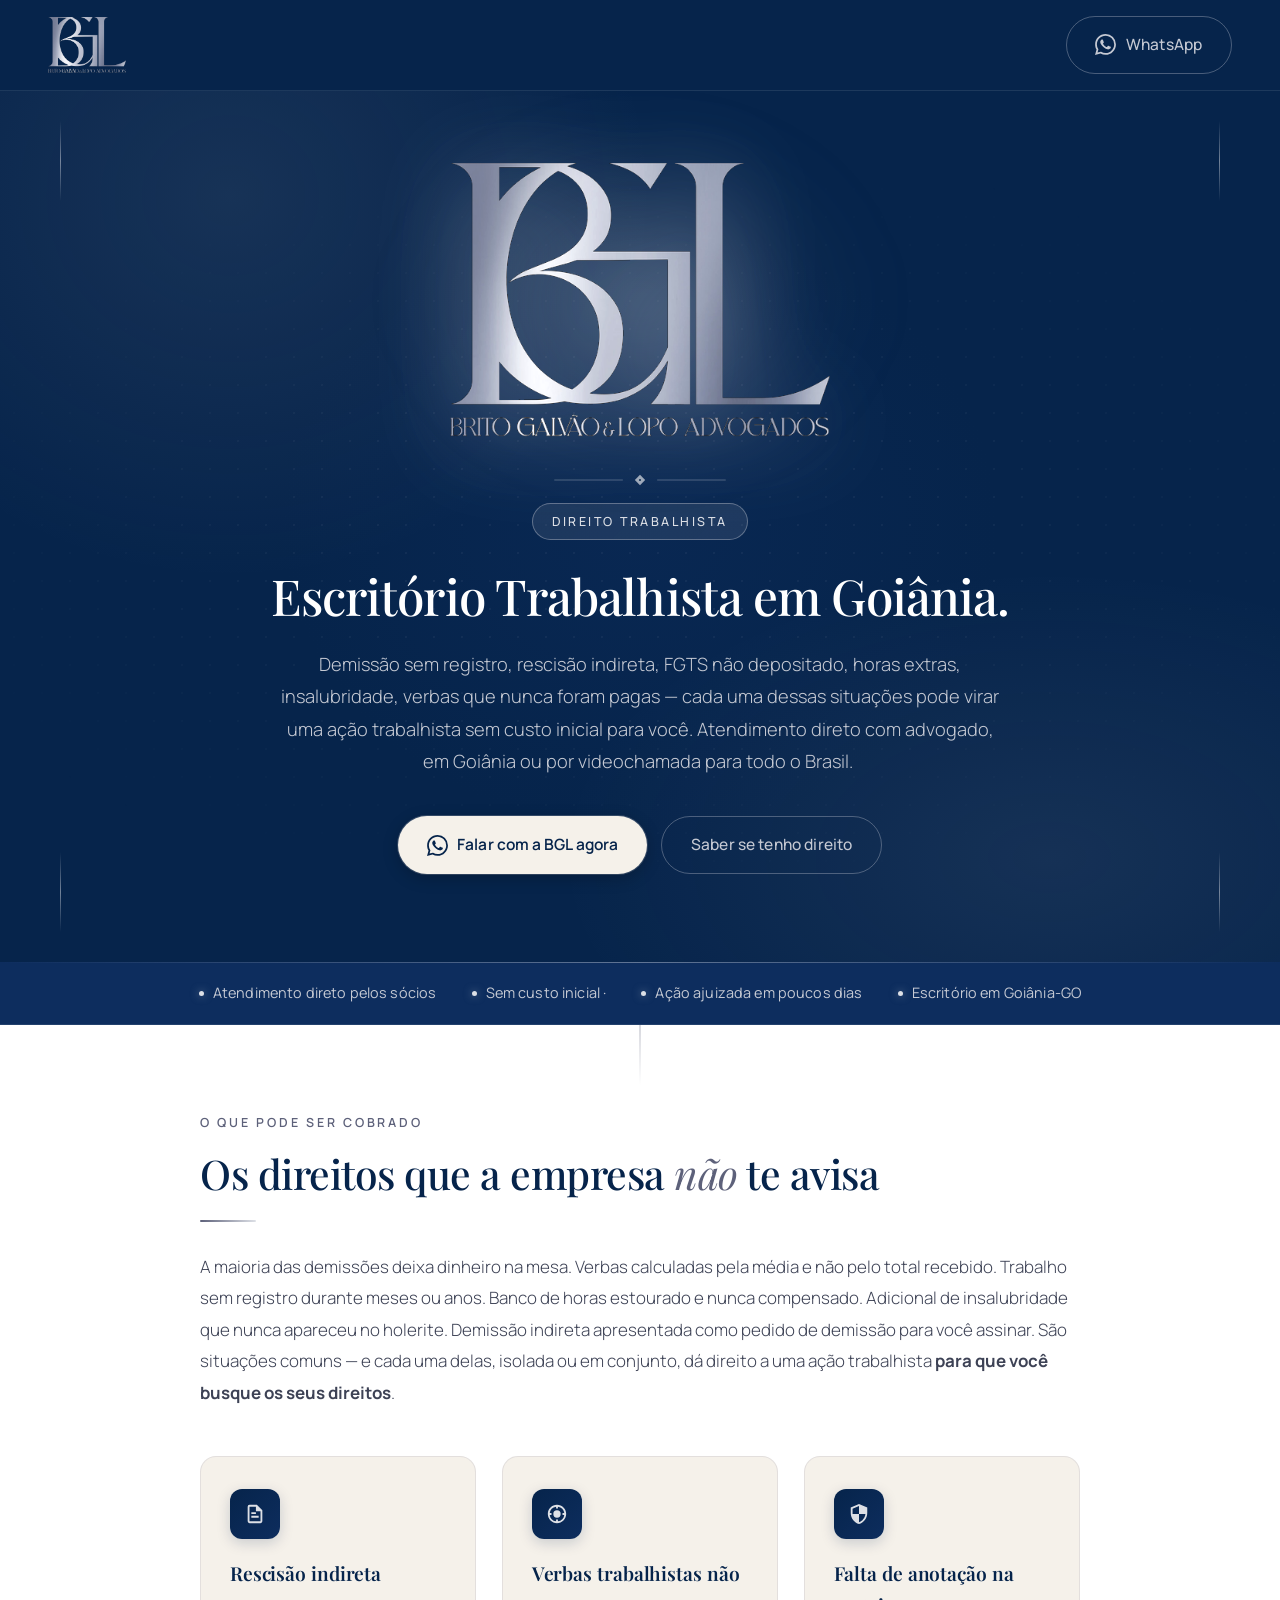
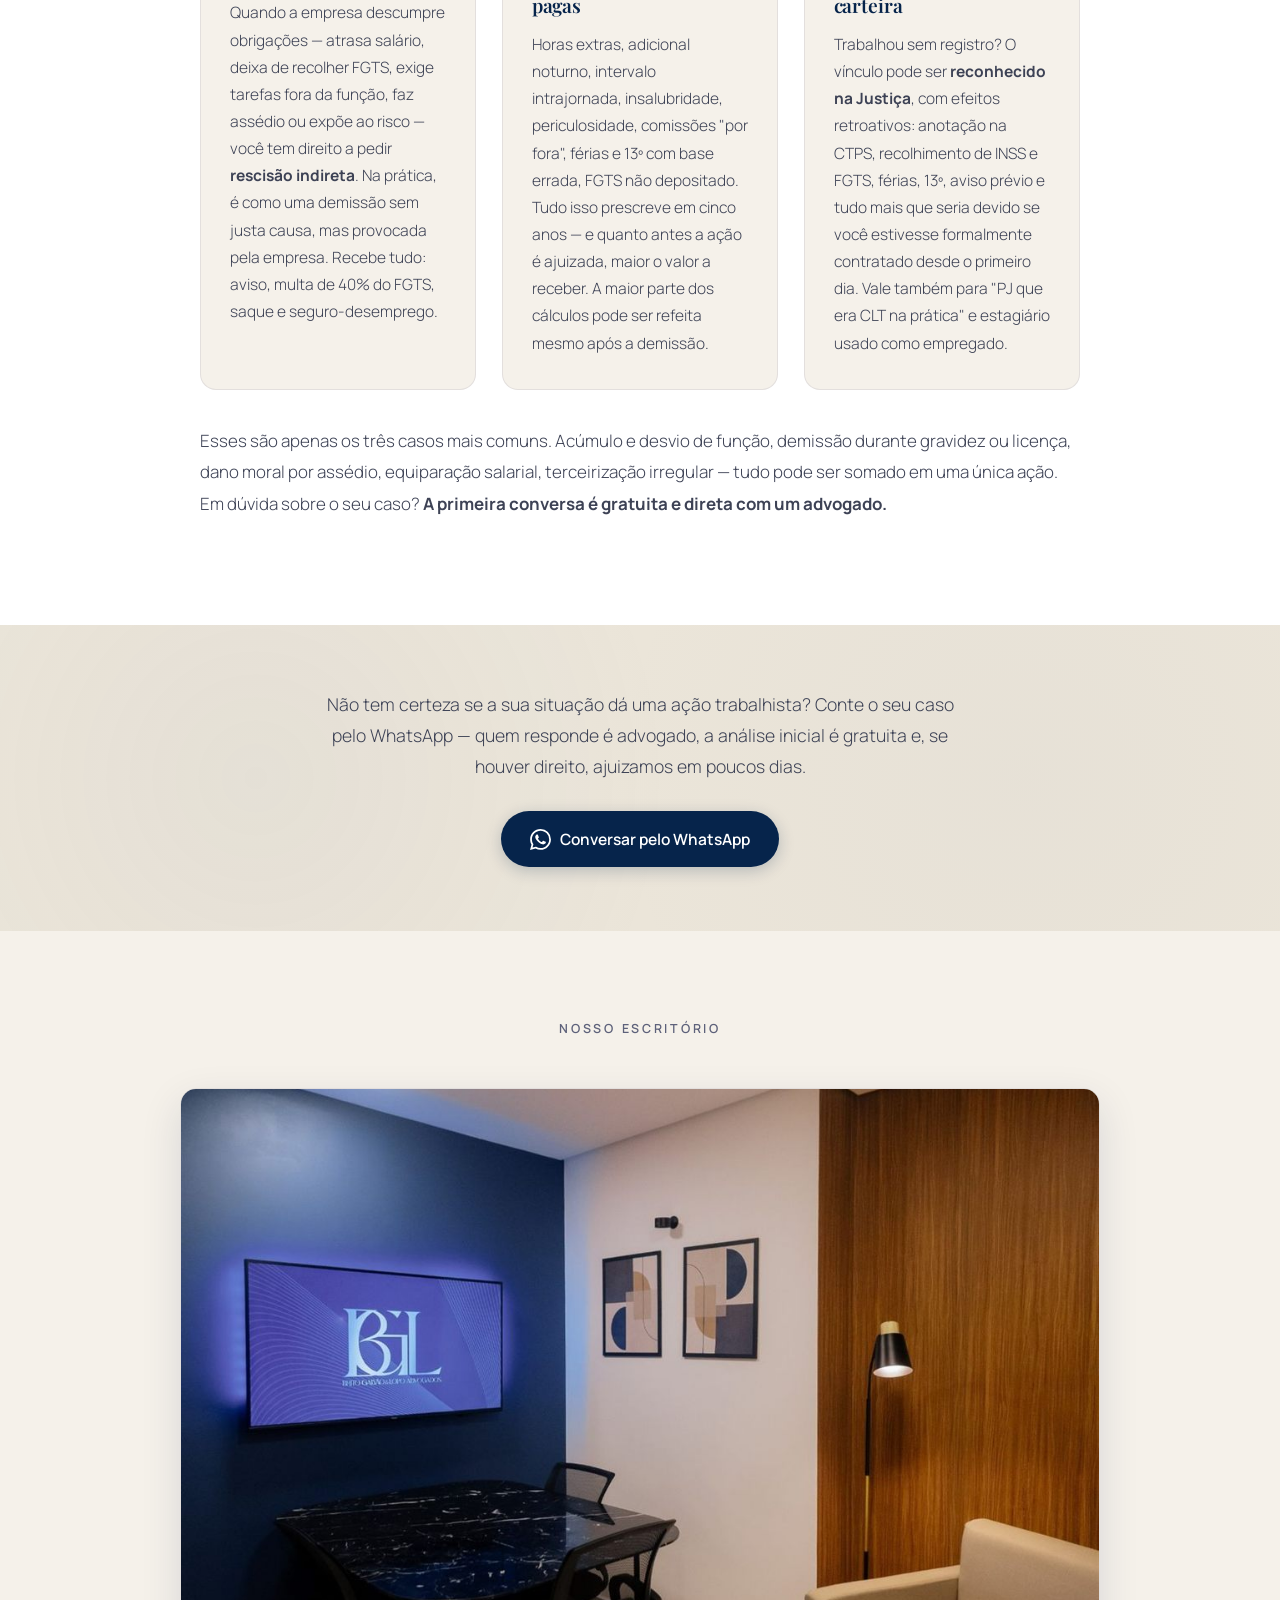
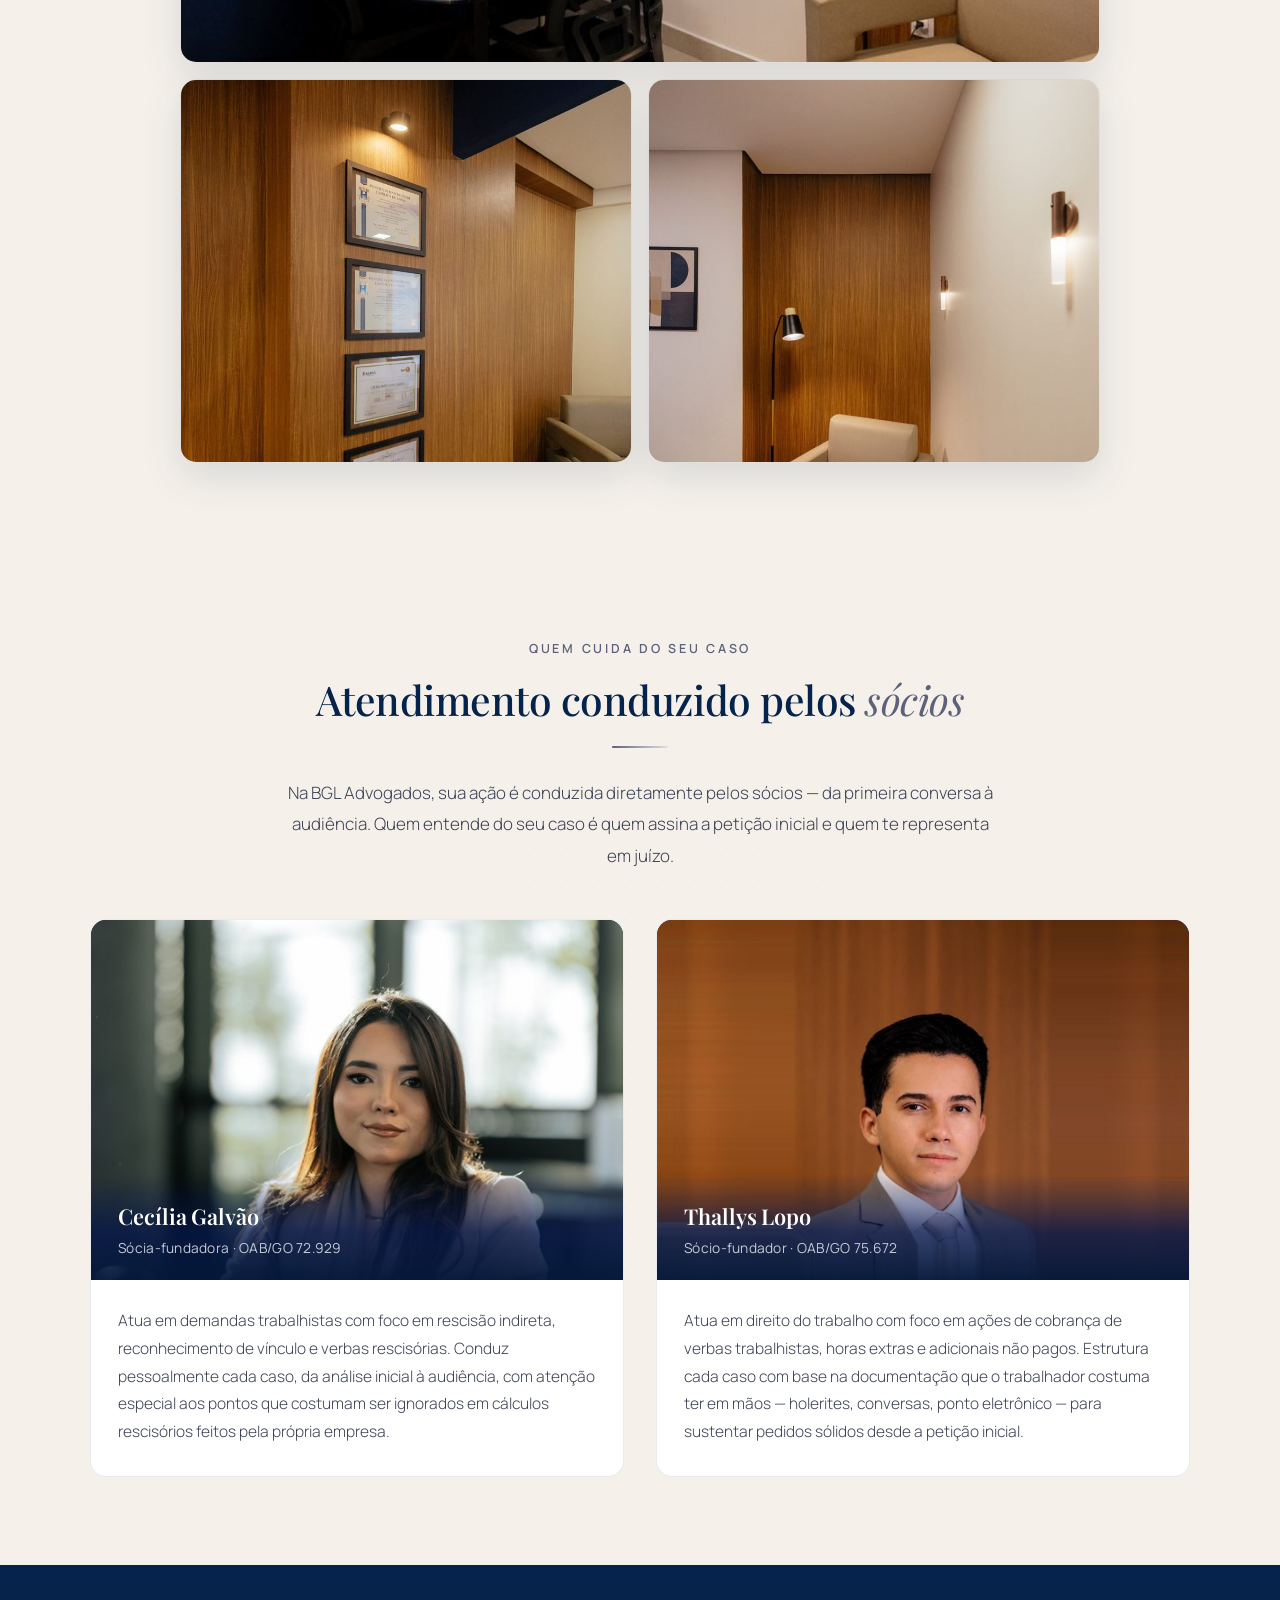
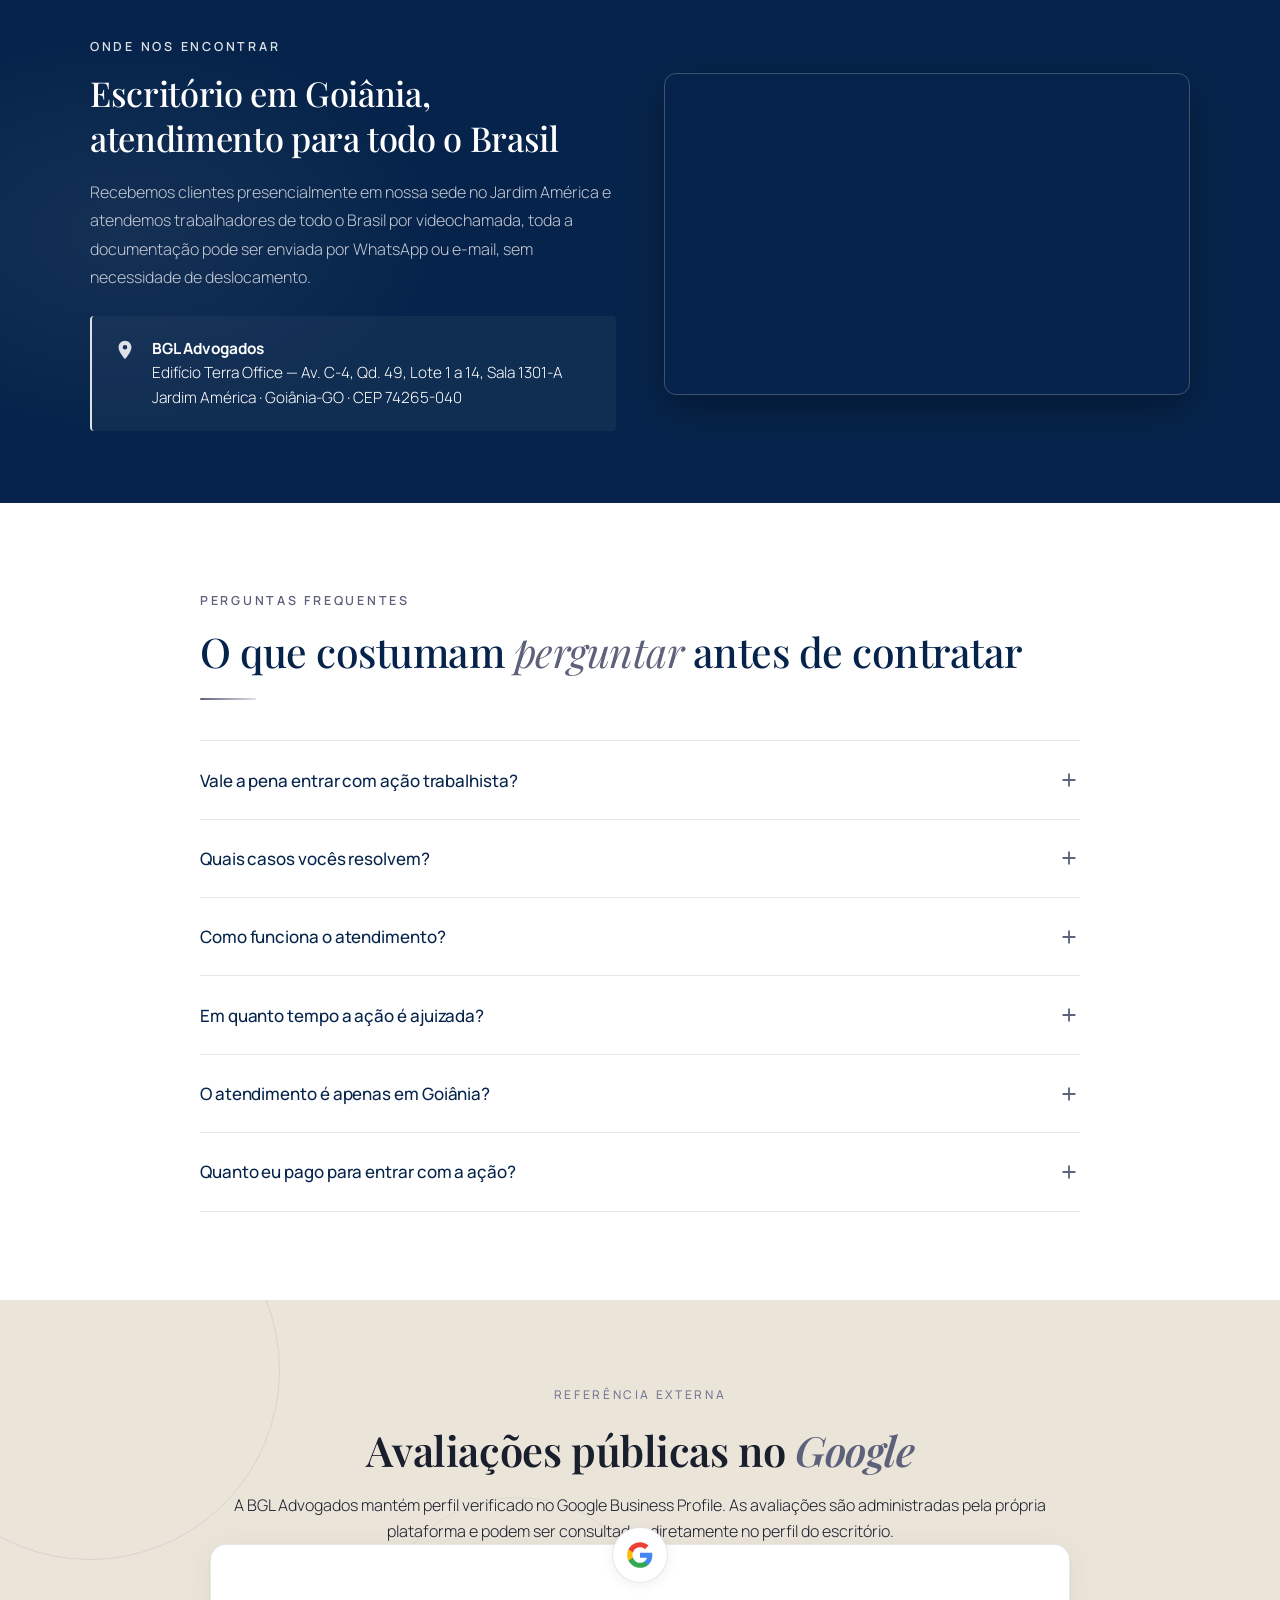
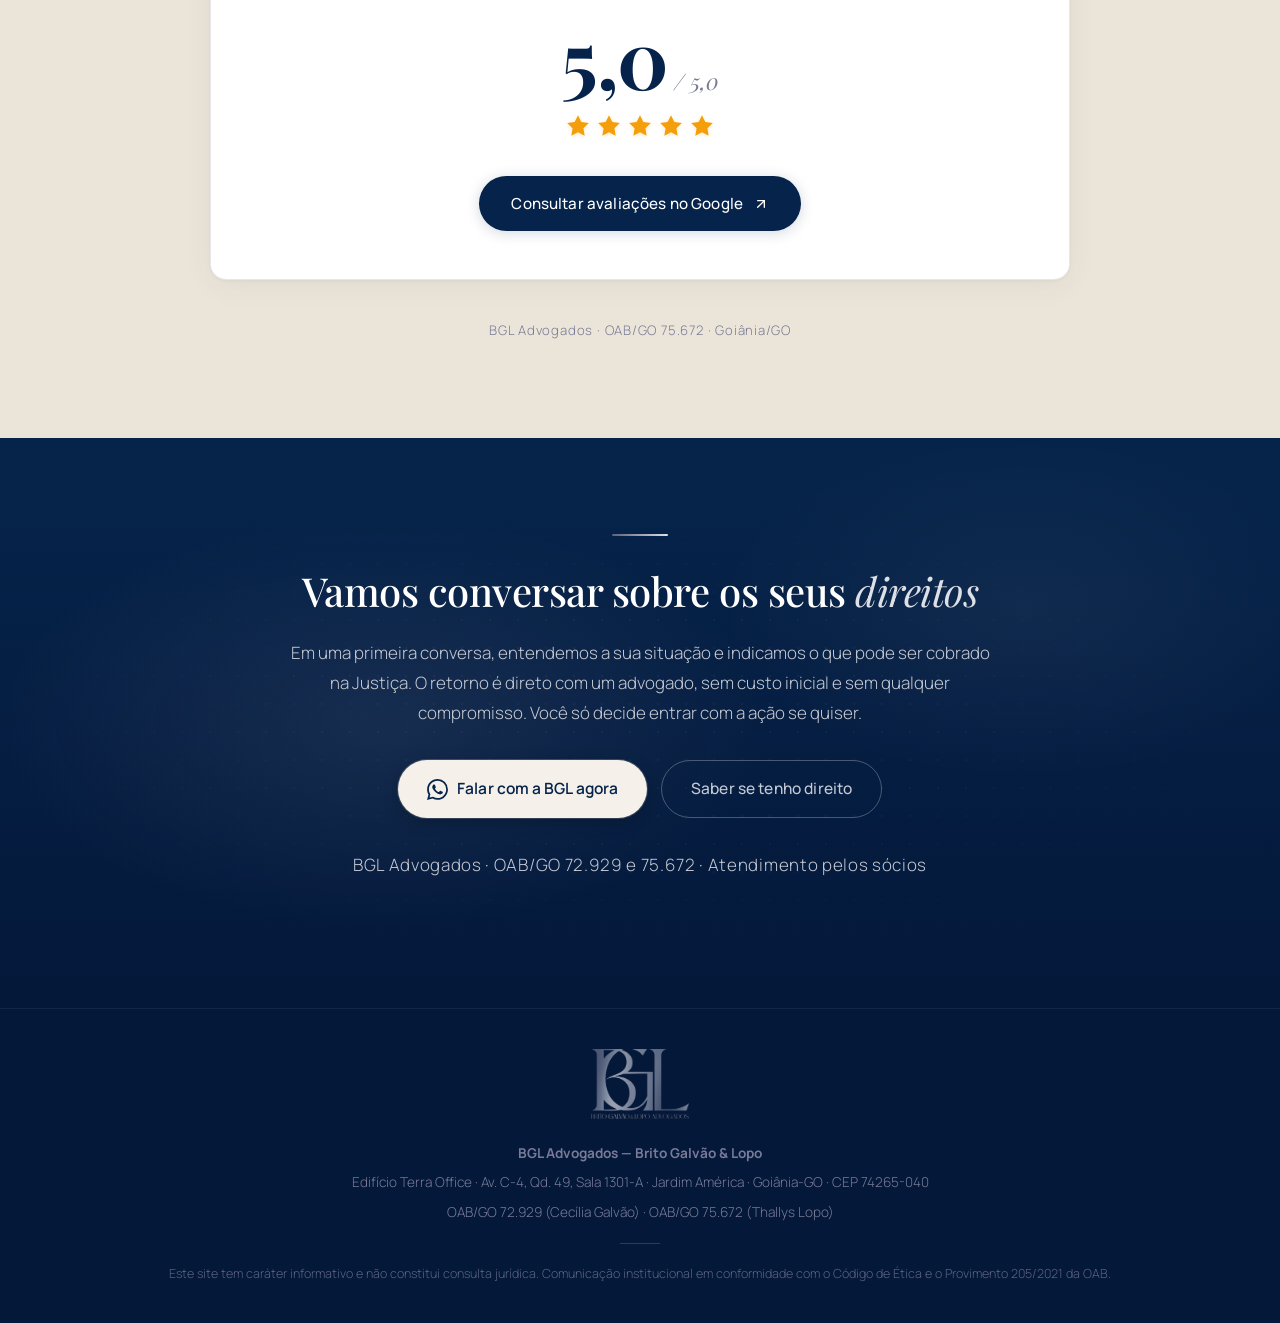
==== commit 955ed27b: "Update index.html" ====
--- a/index.html
+++ b/index.html
@@ -1,13 +1,27 @@
 <!doctype html>
 <html lang="pt-BR">
 <head>
-  <!-- Google tag (gtag.js) -->
 <script async src="https://www.googletagmanager.com/gtag/js?id=AW-18117456860"></script>
 <script>
   window.dataLayer = window.dataLayer || [];
   function gtag(){dataLayer.push(arguments);}
   gtag('js', new Date());
   gtag('config', 'AW-18117456860');
+  function gtag_report_conversion_wa() {
+    gtag('event', 'conversion', {
+      'send_to': 'AW-18117456860/INMlCPLSobQcENznib9D',
+      'value': 1.0,
+      'currency': 'BRL'
+    });
+    return true;
+  }
+  document.addEventListener('DOMContentLoaded', function () {
+    document.querySelectorAll('a[href*="wa.me/"]').forEach(function (link) {
+      link.addEventListener('click', gtag_report_conversion_wa);
+    });
+  });
+</script>
+</script>
 </script>
 <meta charset="utf-8">
 <meta name="viewport" content="width=device-width, initial-scale=1.0">
@@ -529,7 +543,7 @@
   .team-card:hover .team-photo { transform: scale(1.05); }
 
   .team-photo.photo-cecilia { object-position: center 30%; }
-  .team-photo.photo-thallys { object-position: center 25%; }
+  .team-photo.photo-thallys { object-position: center 30%; }
 
   .team-card-name-overlay {
     position: absolute;
@@ -600,6 +614,36 @@
     fill: var(--platinum-deep);
     flex-shrink: 0;
     margin-top: 1px;
+  }
+
+  /* ─── NOSSO ESCRITÓRIO ─── */
+  .office-section {
+    background: var(--cream);
+    position: relative;
+  }
+  .office-section .container-wide { text-align: center; }
+  .office-gallery {
+    display: grid;
+    grid-template-columns: 1fr 1fr;
+    gap: 1rem;
+    max-width: 920px;
+    margin: 3rem auto 0;
+  }
+  .office-gallery img {
+    width: 100%;
+    height: 100%;
+    object-fit: cover;
+    border-radius: 16px;
+    box-shadow: 0 14px 40px rgba(6,36,75,0.12);
+    border: 1px solid rgba(120,122,150,0.15);
+    display: block;
+  }
+  .office-main { grid-column: 1 / 3; aspect-ratio: 16 / 10; }
+  .office-gallery img:not(.office-main) { aspect-ratio: 4 / 3.4; }
+  @media (max-width: 640px) {
+    .office-gallery { grid-template-columns: 1fr; gap: 0.85rem; }
+    .office-main { grid-column: auto; aspect-ratio: 4 / 3; }
+    .office-gallery img:not(.office-main) { aspect-ratio: 4 / 3; }
   }
 
   /* ─── LOCATION ─── */
@@ -986,6 +1030,18 @@
 </div>
 
 <!-- TEAM -->
+<!-- ====================== NOSSO ESCRITÓRIO ====================== -->
+<section class="office-section">
+  <div class="container-wide">
+    <div class="section-label">Nosso escritório</div>
+    <div class="office-gallery">
+      <img class="office-main" src="[data-uri]" alt="Sala de reuni&atilde;o do escrit&oacute;rio da BGL Advogados em Goi&acirc;nia" loading="lazy">
+      <img src="[data-uri]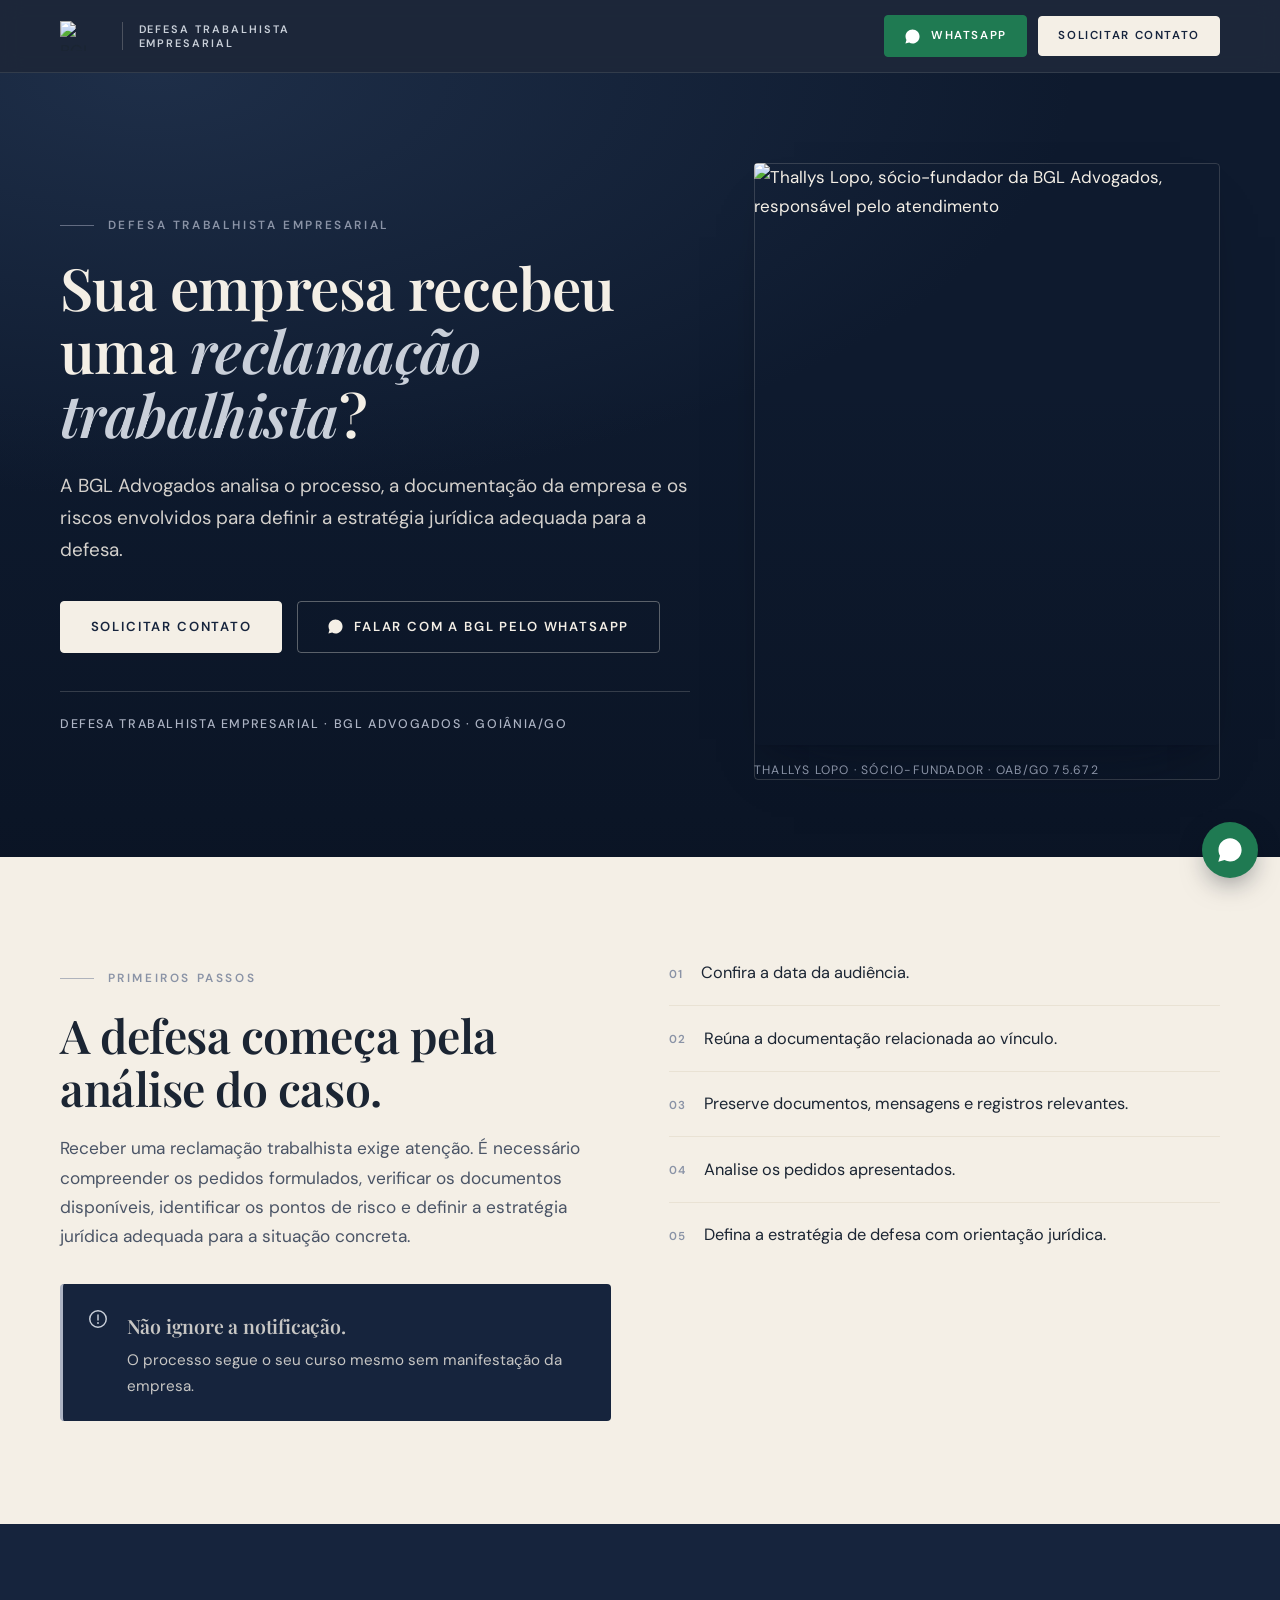
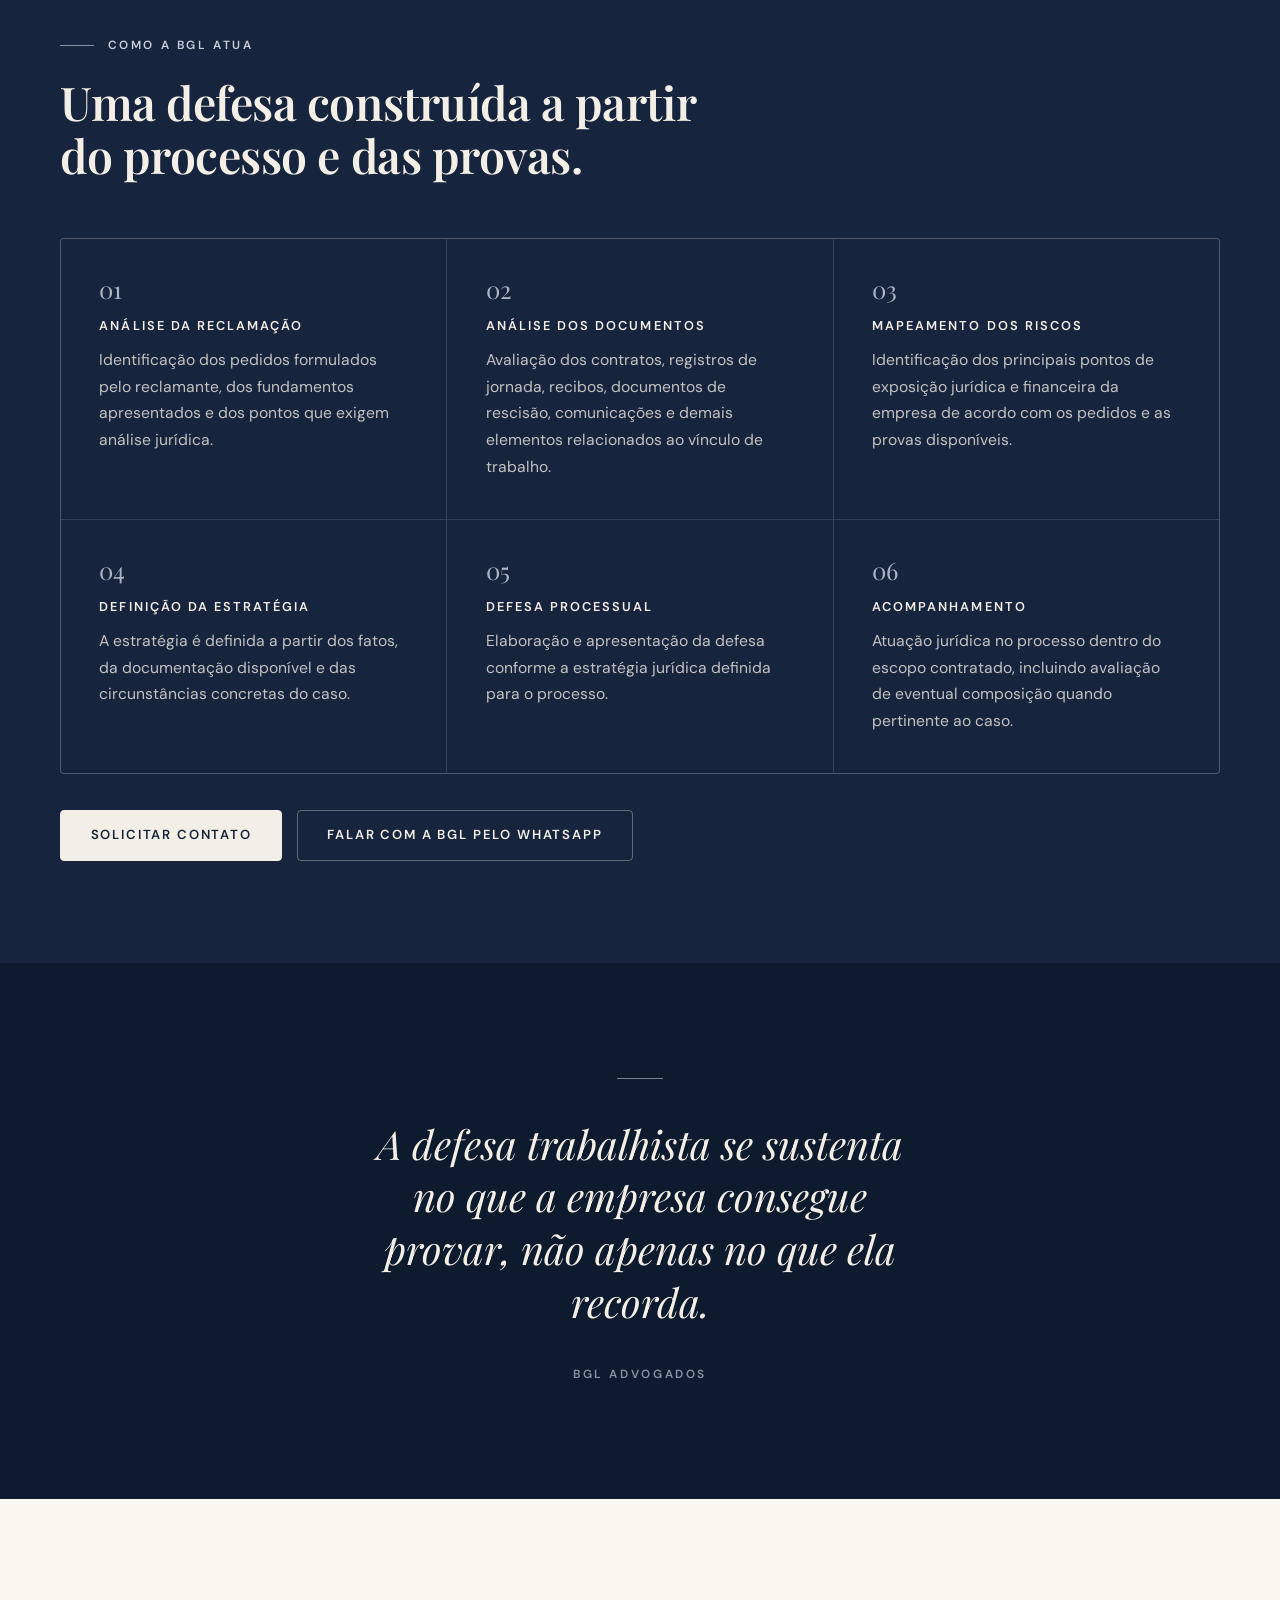
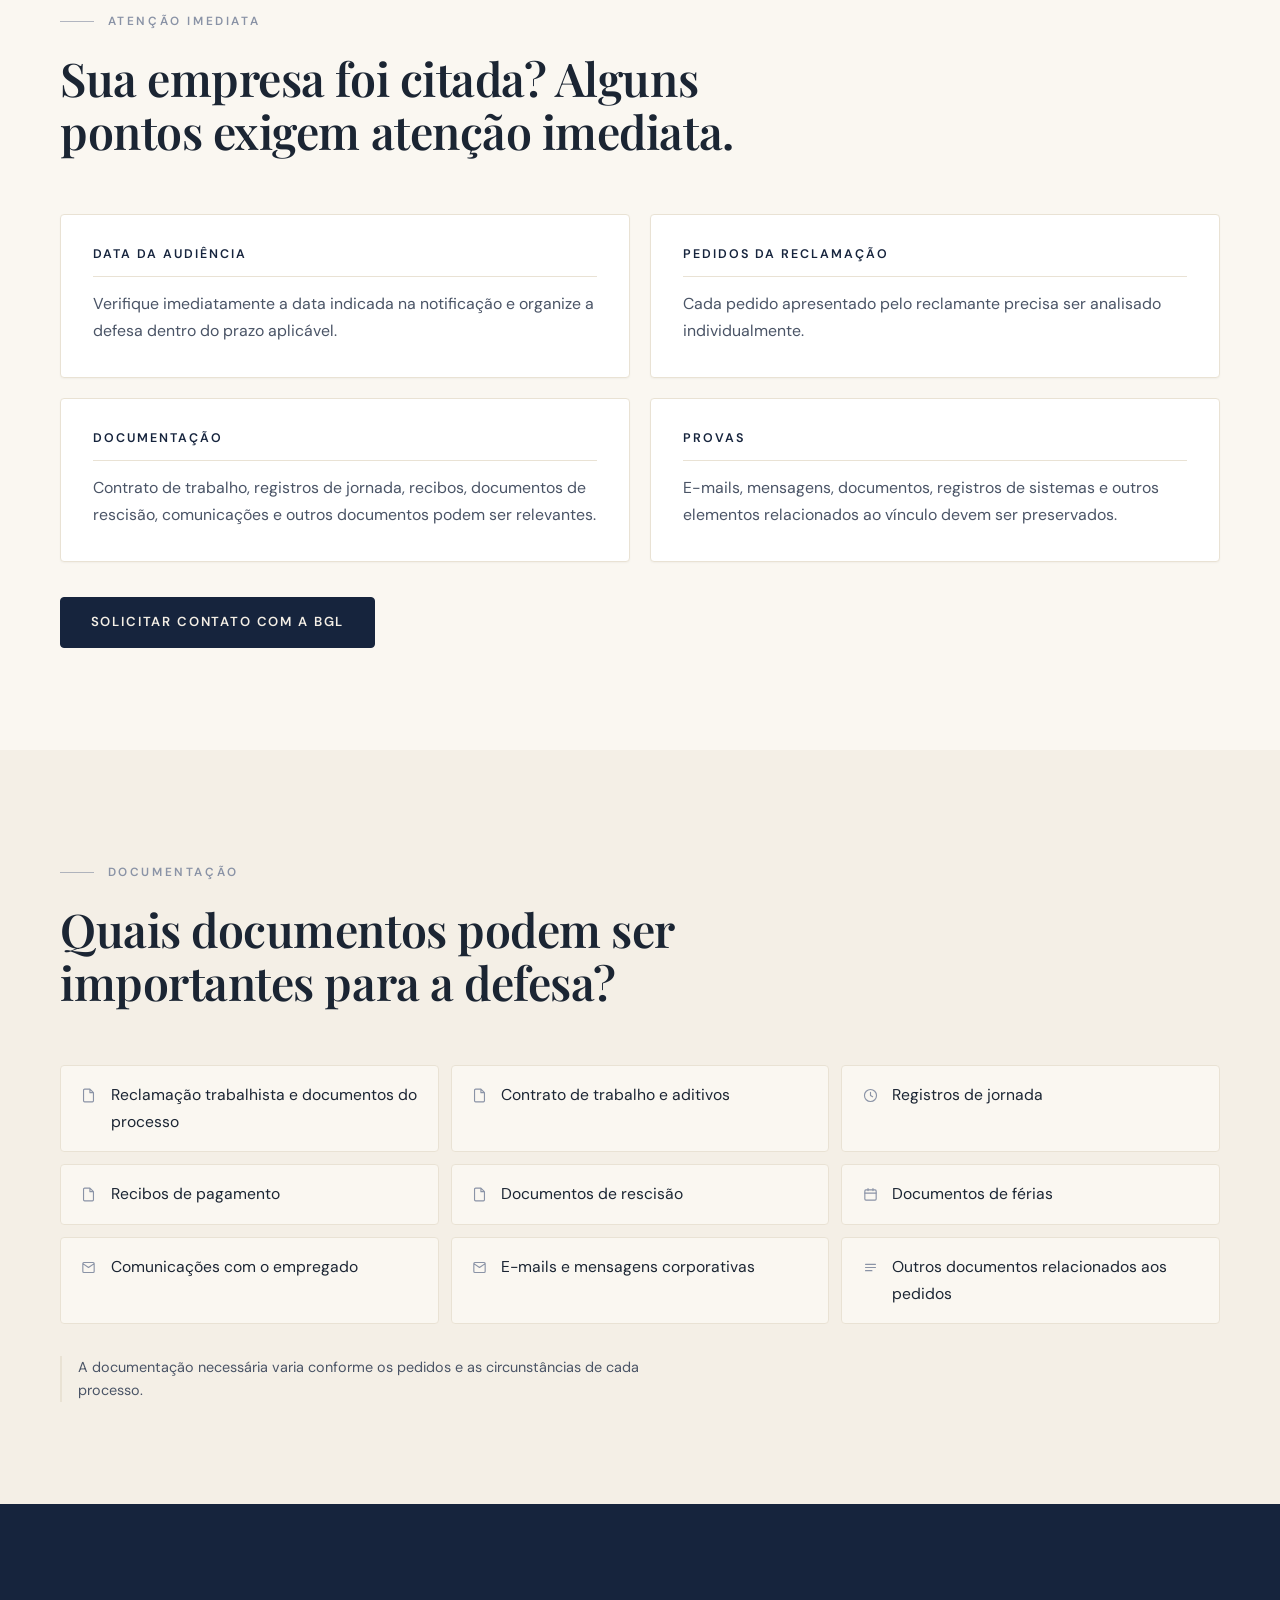
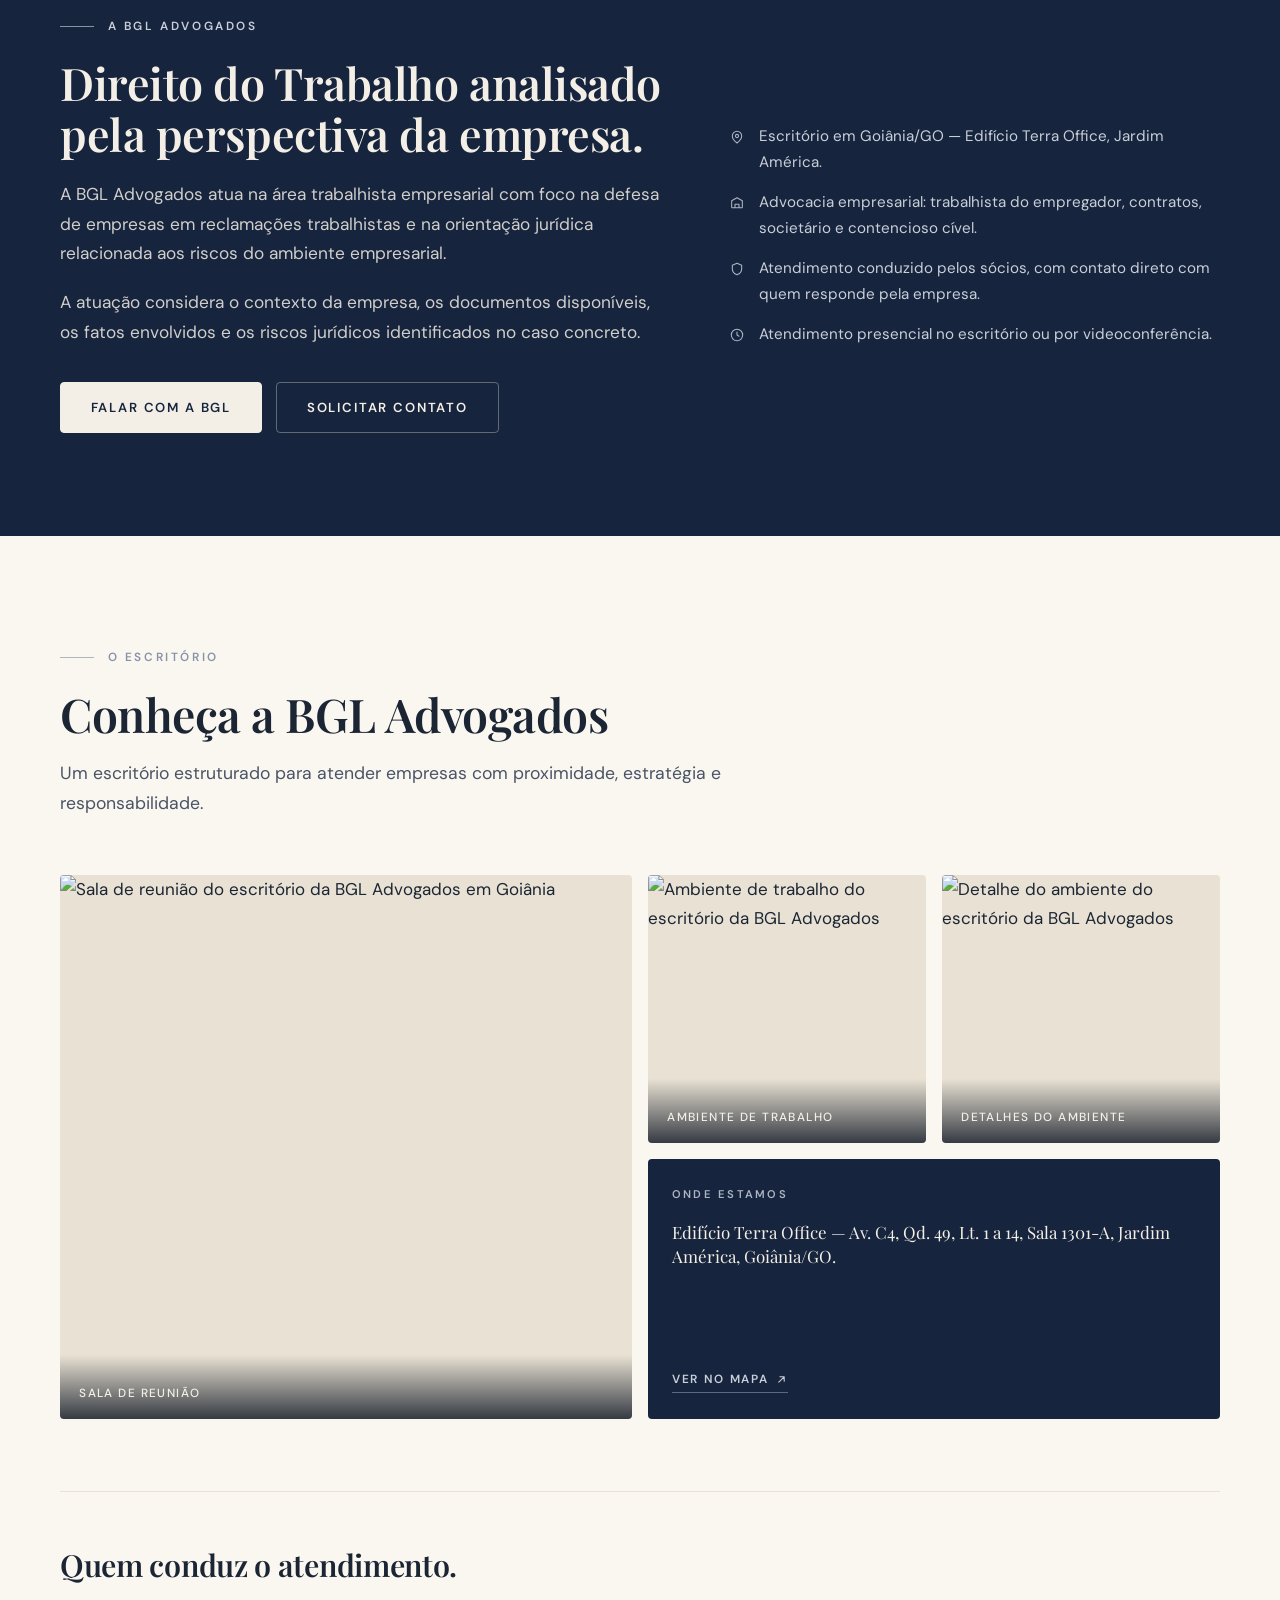
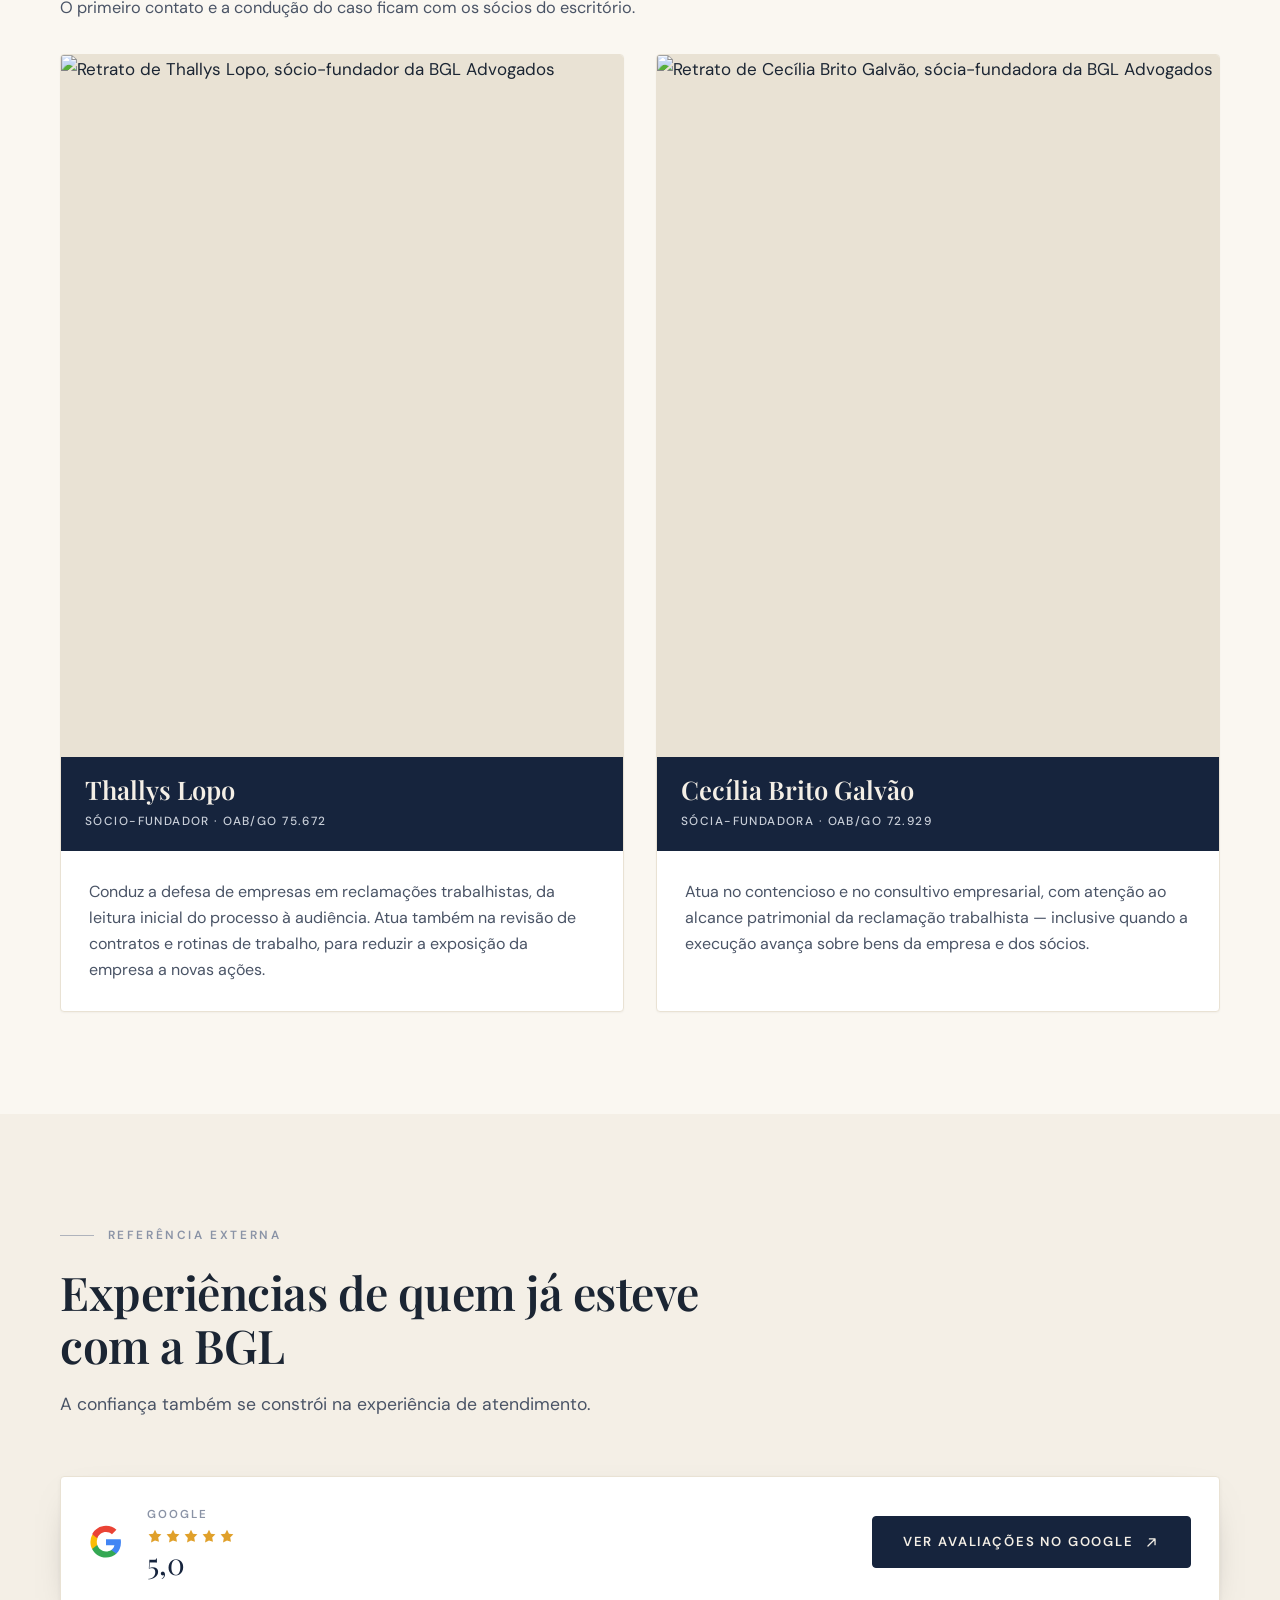
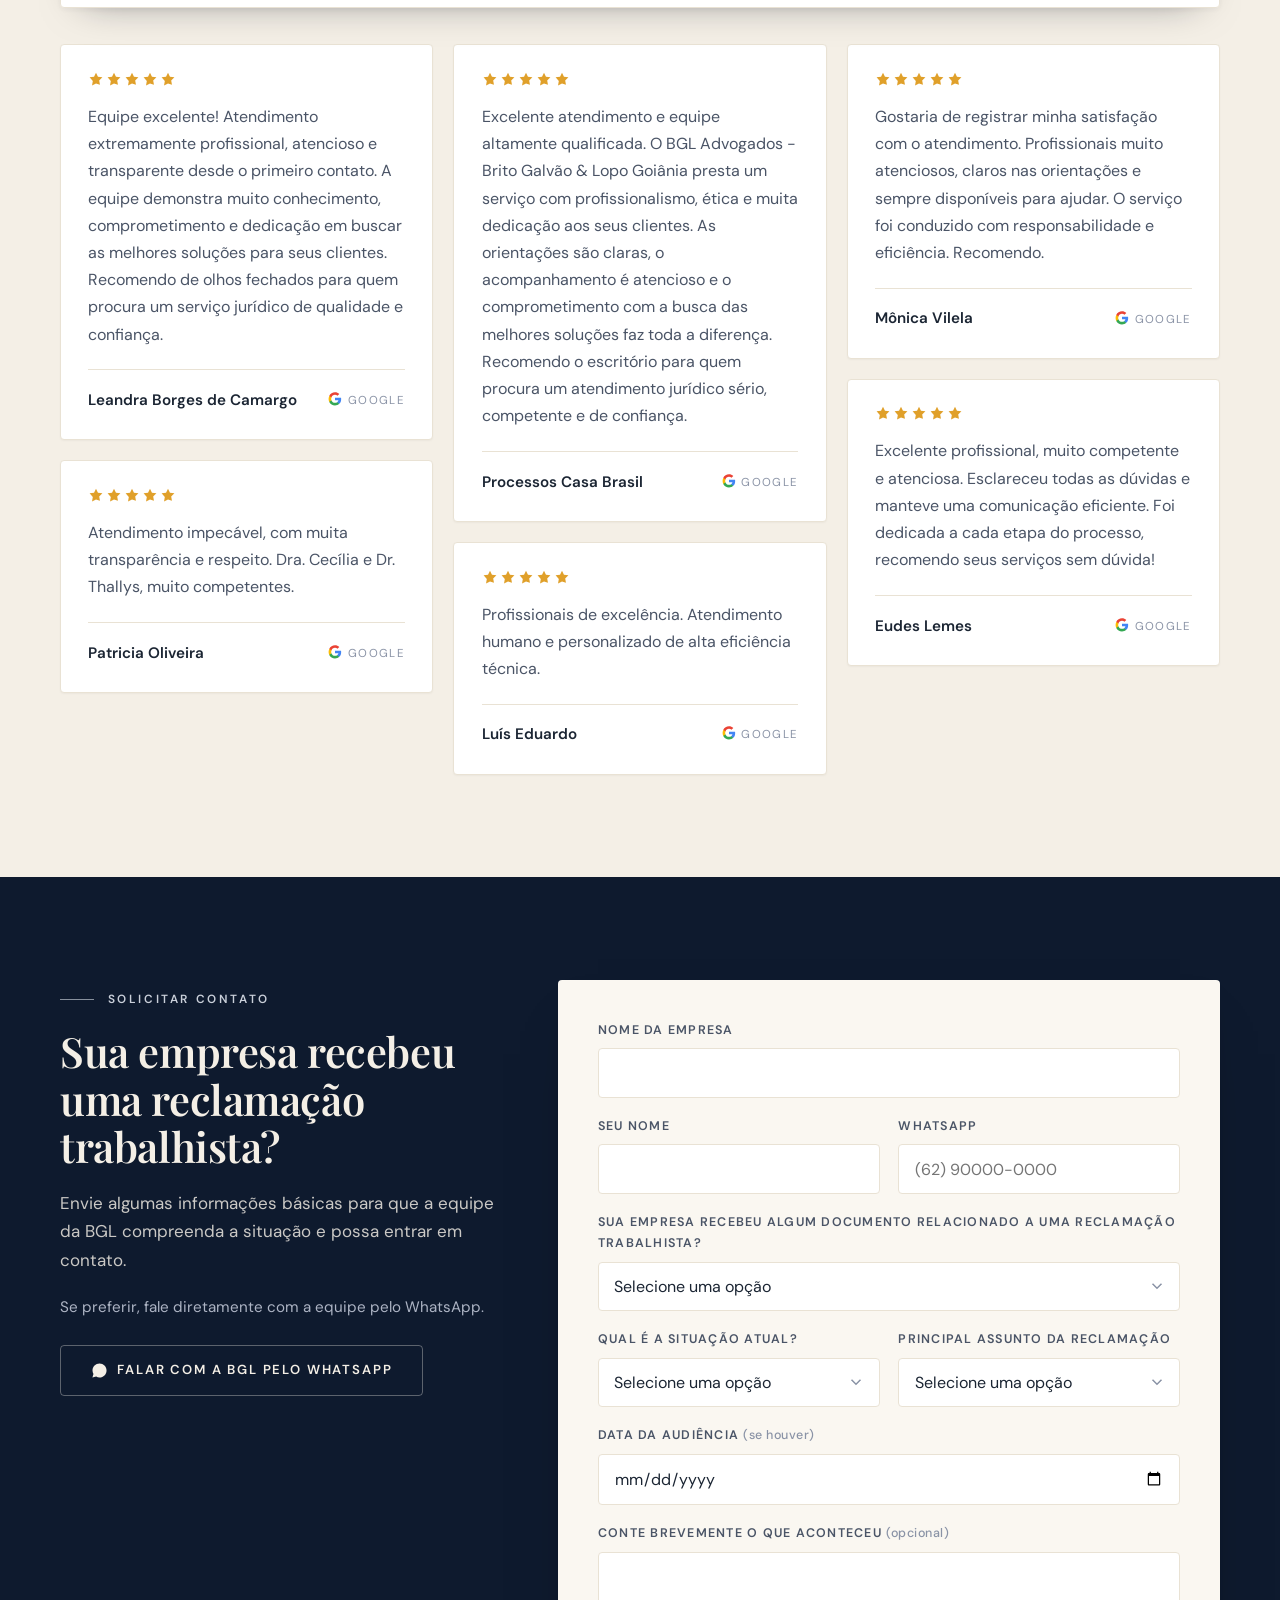
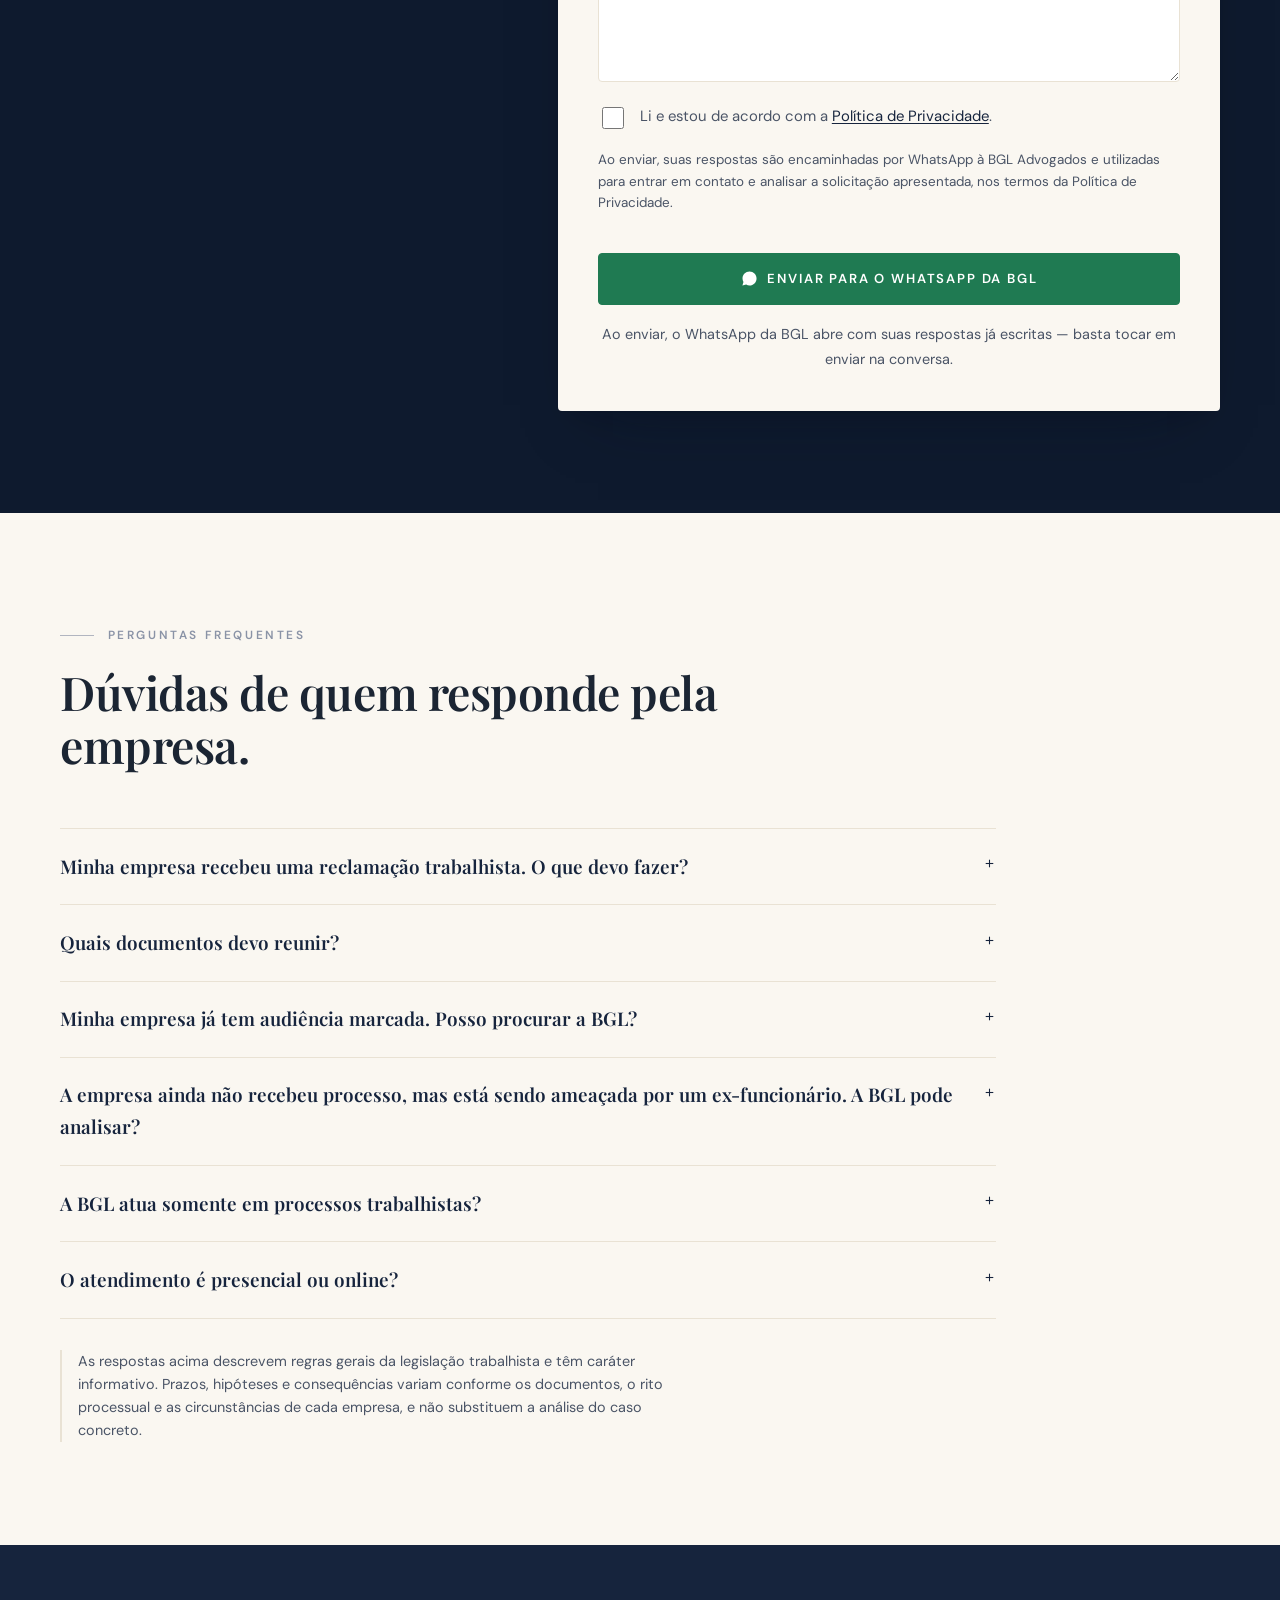
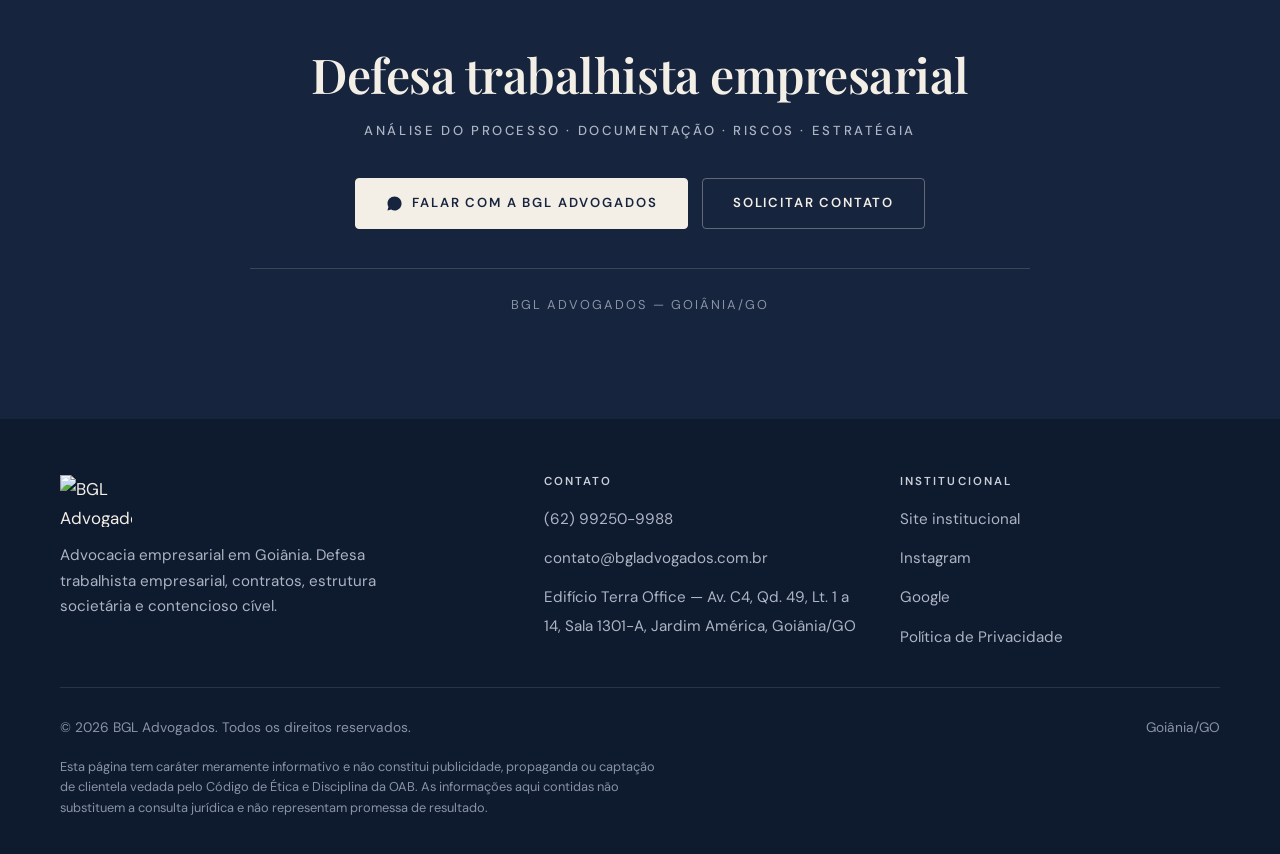
==== commit 5da7b506: "Add files via upload" ====
--- a/index.html
+++ b/index.html
@@ -1,1493 +1,850 @@
-<!doctype html>
+<!DOCTYPE html>
 <html lang="pt-BR">
 <head>
-<script async src="https://www.googletagmanager.com/gtag/js?id=AW-18117456860"></script>
-<script>
-  window.dataLayer = window.dataLayer || [];
-  function gtag(){dataLayer.push(arguments);}
-  gtag('js', new Date());
-  gtag('config', 'AW-18117456860');
-  function gtag_report_conversion_wa() {
-    gtag('event', 'conversion', {
-      'send_to': 'AW-18117456860/INMlCPLSobQcENznib9D',
-      'value': 1.0,
-      'currency': 'BRL'
-    });
-    return true;
+  <meta charset="UTF-8">
+  <meta name="viewport" content="width=device-width, initial-scale=1">
+
+  <!-- =====================================================================
+       BGL ADVOGADOS — LANDING PAGE: DEFESA TRABALHISTA EMPRESARIAL
+       Destino de tráfego pago (Google Ads). Página independente:
+       não altera e não depende do site institucional.
+
+       Arquivos desta página:
+         defesa-trabalhista/index.html   (este arquivo)
+         defesa-trabalhista/lp.css       (estilo autônomo)
+         defesa-trabalhista/lp.js        (CONFIG, tracking, formulário)
+
+       >>> TODOS os números, links e integrações ficam no objeto CONFIG,
+           no início de lp.js. Não há dados espalhados pelo HTML. <<<
+       ===================================================================== -->
+
+  <title>Defesa Trabalhista para Empresas | BGL Advogados</title>
+  <meta name="description" content="Defesa trabalhista empresarial para empresas que receberam reclamações, citações ou notificações. Conheça a atuação da BGL Advogados.">
+  <meta name="author" content="BGL Advogados">
+  <meta name="robots" content="index, follow, max-image-preview:large">
+  <link rel="canonical" href="https://www.bgladvogados.com.br/defesa-trabalhista/">
+
+  <!-- SEO local -->
+  <meta name="geo.region" content="BR-GO">
+  <meta name="geo.placename" content="Goiânia">
+  <meta name="geo.position" content="-16.695603;-49.291391">
+  <meta name="ICBM" content="-16.695603, -49.291391">
+
+  <!-- Open Graph -->
+  <meta property="og:type" content="website">
+  <meta property="og:locale" content="pt_BR">
+  <meta property="og:site_name" content="BGL Advogados">
+  <meta property="og:title" content="Defesa Trabalhista para Empresas | BGL Advogados">
+  <meta property="og:description" content="Defesa trabalhista empresarial para empresas que receberam reclamações, citações ou notificações. Conheça a atuação da BGL Advogados.">
+  <meta property="og:url" content="https://www.bgladvogados.com.br/defesa-trabalhista/">
+  <meta property="og:image" content="https://www.bgladvogados.com.br/defesa-trabalhista/assets/og-image.jpg">
+  <meta property="og:image:width" content="1200">
+  <meta property="og:image:height" content="630">
+  <meta property="og:image:type" content="image/jpeg">
+  <meta property="og:image:alt" content="BGL Advogados — Brito Galvão & Lopo Advogados, Goiânia/GO">
+  <meta name="twitter:card" content="summary_large_image">
+  <meta name="twitter:title" content="Defesa Trabalhista para Empresas | BGL Advogados">
+  <meta name="twitter:description" content="Defesa trabalhista empresarial para empresas que receberam reclamações, citações ou notificações. Conheça a atuação da BGL Advogados.">
+  <meta name="twitter:image" content="https://www.bgladvogados.com.br/defesa-trabalhista/assets/og-image.jpg">
+
+  <!-- Ícones -->
+  <link rel="icon" type="image/png" sizes="32x32" href="assets/favicon-32.png">
+  <link rel="apple-touch-icon" href="assets/apple-touch-icon.png">
+  <meta name="theme-color" content="#0e1a2e">
+
+  <!-- Tipografia da identidade BGL -->
+  <link rel="preconnect" href="https://fonts.googleapis.com">
+  <link rel="preconnect" href="https://fonts.gstatic.com" crossorigin>
+  <link href="https://fonts.googleapis.com/css2?family=DM+Sans:wght@400;500;600&family=Playfair+Display:ital,wght@0,500;0,600;1,500&display=swap" rel="stylesheet">
+
+  <link rel="preload" as="image" href="assets/thallys-lopo.jpg">
+  <link rel="stylesheet" href="lp.css">
+
+  <!-- Dados estruturados -->
+  <script type="application/ld+json">
+  {
+    "@context": "https://schema.org",
+    "@type": "LegalService",
+    "name": "BGL Advogados — Brito Galvão & Lopo Advogados",
+    "description": "Defesa trabalhista empresarial: atuação na defesa de empresas em reclamações e processos trabalhistas.",
+    "url": "https://www.bgladvogados.com.br/defesa-trabalhista/",
+    "logo": "https://www.bgladvogados.com.br/defesa-trabalhista/assets/logo-bgl.png",
+    "image": "https://www.bgladvogados.com.br/defesa-trabalhista/assets/office-hero.jpg",
+    "email": "contato@bgladvogados.com.br",
+    "telephone": "+55-62-99250-9988",
+    "areaServed": "Goiânia, Goiás, Brasil",
+    "address": {
+      "@type": "PostalAddress",
+      "streetAddress": "Edifício Terra Office, Avenida C4, Quadra 49, Lote 1 a 14, Sala 1301-A, Jardim América",
+      "addressLocality": "Goiânia",
+      "addressRegion": "GO",
+      "postalCode": "74265-040",
+      "addressCountry": "BR"
+    },
+    "geo": { "@type": "GeoCoordinates", "latitude": -16.695603, "longitude": -49.291391 },
+    "knowsAbout": [
+      "Defesa em reclamação trabalhista",
+      "Direito do Trabalho empresarial",
+      "Passivo trabalhista",
+      "Audiência trabalhista"
+    ]
   }
-  document.addEventListener('DOMContentLoaded', function () {
-    document.querySelectorAll('a[href*="wa.me/"]').forEach(function (link) {
-      link.addEventListener('click', gtag_report_conversion_wa);
-    });
-  });
-</script>
-</script>
-</script>
-<meta charset="utf-8">
-<meta name="viewport" content="width=device-width, initial-scale=1.0">
-<title>BGL Advogados — Direito Trabalhista em Goiânia-GO · Rescisão indireta, verbas e carteira</title>
-<meta name="description" content="Advogados trabalhistas em Goiânia-GO. Rescisão indireta, verbas rescisórias, horas extras, FGTS e trabalho sem carteira. Sem custo inicial — só paga se ganhar.">
-<link rel="preconnect" href="https://fonts.googleapis.com">
-<link rel="preconnect" href="https://fonts.gstatic.com" crossorigin>
-<link href="https://fonts.googleapis.com/css2?family=Playfair+Display:ital,wght@0,400;0,500;0,600;0,700;1,400&family=Manrope:wght@300;400;500;600;700&display=swap" rel="stylesheet">
-<style>
-  :root {
-    --navy: #06244B;
-    --navy-deep: #04183A;
-    --navy-mid: #0d2d5e;
-    --steel: #787A96;
-    --steel-light: #C5C9D3;
-    --cream: #F5F1EA;
-    --cream-dark: #EBE5D9;
-    --white: #FFFFFF;
-    --text-dark: #1A1F2E;
-    --text-mid: #3D4255;
-    --platinum: #9499AA;
-    --platinum-light: #DDE0E6;
-    --platinum-deep: #5D617A;
+  </script>
+
+  <script type="application/ld+json">
+  {
+    "@context": "https://schema.org",
+    "@type": "FAQPage",
+    "mainEntity": [
+      {
+        "@type": "Question",
+        "name": "Minha empresa recebeu uma reclamação trabalhista. O que devo fazer?",
+        "acceptedAnswer": { "@type": "Answer", "text": "O primeiro passo é verificar a data da audiência indicada na notificação, porque é ela que define o tempo disponível para organizar a defesa. Em seguida, reúna a documentação relacionada ao vínculo e leve a reclamação para análise jurídica, de modo que cada pedido seja examinado individualmente. O artigo 844 da CLT trata das consequências do não comparecimento à audiência, motivo pelo qual a notificação não deve ser ignorada." }
+      },
+      {
+        "@type": "Question",
+        "name": "Quais documentos devo reunir?",
+        "acceptedAnswer": { "@type": "Answer", "text": "De modo geral: a reclamação trabalhista e os documentos do processo, contrato de trabalho e aditivos, registros de jornada, recibos de pagamento, documentos de rescisão, documentos de férias e as comunicações mantidas com o empregado. A relação varia conforme os pedidos apresentados e as circunstâncias de cada processo." }
+      },
+      {
+        "@type": "Question",
+        "name": "Minha empresa já tem audiência marcada. Posso procurar a BGL?",
+        "acceptedAnswer": { "@type": "Answer", "text": "Sim. Quando já existe audiência designada, a análise do caso passa a ser conduzida considerando o tempo disponível até a data marcada. Informar a data logo no primeiro contato permite que a equipe avalie o que é possível dentro desse intervalo." }
+      },
+      {
+        "@type": "Question",
+        "name": "A empresa ainda não recebeu processo, mas está sendo ameaçada por um ex-funcionário. A BGL pode analisar?",
+        "acceptedAnswer": { "@type": "Answer", "text": "Sim. A análise antes do ajuizamento permite verificar a documentação existente, identificar pontos de exposição e orientar a empresa sobre a condução da situação. Não é possível impedir que alguém ajuíze uma ação, mas é possível chegar a ela com a documentação organizada." }
+      },
+      {
+        "@type": "Question",
+        "name": "A BGL atua somente em processos trabalhistas?",
+        "acceptedAnswer": { "@type": "Answer", "text": "Não. A BGL Advogados é um escritório de advocacia empresarial, com atuação também em contratos, estrutura societária e contencioso cível. Esta página trata especificamente da defesa trabalhista empresarial." }
+      },
+      {
+        "@type": "Question",
+        "name": "O atendimento é presencial ou online?",
+        "acceptedAnswer": { "@type": "Answer", "text": "Das duas formas. O escritório fica em Goiânia/GO, no Edifício Terra Office, e recebe clientes presencialmente. Reuniões por videoconferência e o acompanhamento por meios digitais também são possíveis, conforme a necessidade do caso." }
+      }
+    ]
   }
-
-  * { box-sizing: border-box; margin: 0; padding: 0; }
-  html { scroll-behavior: smooth; }
-
-  body {
-    font-family: 'Manrope', -apple-system, BlinkMacSystemFont, sans-serif;
-    color: var(--text-dark);
-    background: var(--white);
-    line-height: 1.65;
-    font-weight: 300;
-    -webkit-font-smoothing: antialiased;
-    -moz-osx-font-smoothing: grayscale;
-  }
-
-  /* ─── NAV ─── */
-  nav {
-    background: var(--navy);
-    padding: 1rem 3rem;
-    display: flex;
-    justify-content: space-between;
-    align-items: center;
-    border-bottom: 1px solid rgba(197,201,211,0.12);
-    position: sticky;
-    top: 0;
-    z-index: 100;
-    backdrop-filter: blur(8px);
-  }
-
-  .logo { display: flex; align-items: center; gap: 0.85rem; }
-
-  .logo-img-nav {
-    height: 56px;
-    width: auto;
-    filter: brightness(1.05) contrast(1.05);
-    flex-shrink: 0;
-    transition: transform 0.25s;
-  }
-  .logo-img-nav:hover { transform: scale(1.03); }
-
-  /* ─── HERO ─── */
-  .hero {
-    background: var(--navy);
-    padding: 4rem 3rem 5.5rem;
-    text-align: center;
-    position: relative;
-    overflow: hidden;
-  }
-
-  .hero::before {
-    content: "";
-    position: absolute;
-    inset: 0;
-    background:
-      radial-gradient(ellipse 60% 80% at 18% 12%, rgba(148,153,170,0.12) 0%, transparent 55%),
-      radial-gradient(ellipse 70% 60% at 82% 88%, rgba(197,201,211,0.08) 0%, transparent 55%),
-      radial-gradient(ellipse 40% 50% at 50% 50%, rgba(13,45,94,0.4) 0%, transparent 70%);
-    pointer-events: none;
-    z-index: 0;
-  }
-
-  .hero::after {
-    content: "";
-    position: absolute;
-    inset: 0;
-    background-image:
-      radial-gradient(circle, rgba(197,201,211,0.06) 1px, transparent 1.5px);
-    background-size: 28px 28px;
-    background-position: 0 0;
-    pointer-events: none;
-    z-index: 0;
-    mask-image: radial-gradient(ellipse 80% 60% at 50% 50%, #000 30%, transparent 75%);
-    -webkit-mask-image: radial-gradient(ellipse 80% 60% at 50% 50%, #000 30%, transparent 75%);
-  }
-
-  .hero-corner {
-    position: absolute;
-    width: 1px;
-    height: 80px;
-    background: linear-gradient(180deg, transparent, var(--platinum-light) 50%, transparent);
-    opacity: 0.5;
-    z-index: 1;
-  }
-  .hero-corner.tl { top: 30px; left: 60px; }
-  .hero-corner.tr { top: 30px; right: 60px; }
-  .hero-corner.bl { bottom: 30px; left: 60px; }
-  .hero-corner.br { bottom: 30px; right: 60px; }
-
-  .hero-inner { position: relative; z-index: 2; }
-
-  .hero-logo-wrap {
-    position: relative;
-    display: flex;
-    justify-content: center;
-    align-items: center;
-    margin-bottom: 1.8rem;
-    min-height: 290px;
-  }
-
-  .hero-logo-glow {
-    position: absolute;
-    top: 50%; left: 50%;
-    width: 480px; height: 360px;
-    transform: translate(-50%, -50%);
-    background:
-      radial-gradient(ellipse, rgba(221,224,230,0.25) 0%, rgba(148,153,170,0.08) 35%, transparent 70%);
-    filter: blur(35px);
-    z-index: 0;
-    animation: glowPulse 4.5s ease-in-out infinite;
-  }
-
-  @keyframes glowPulse {
-    0%, 100% { opacity: 0.7; transform: translate(-50%, -50%) scale(1); }
-    50% { opacity: 1; transform: translate(-50%, -50%) scale(1.05); }
-  }
-
-  .hero-logo-img {
-    height: 270px;
-    width: auto;
-    max-width: 92%;
-    position: relative;
-    z-index: 1;
-    filter: drop-shadow(0 16px 48px rgba(197,201,211,0.4)) brightness(1.1);
-    animation: logoFadeIn 1.1s ease forwards;
-  }
-
-  @keyframes logoFadeIn {
-    from { opacity: 0; transform: translateY(12px); }
-    to { opacity: 1; transform: translateY(0); }
-  }
-
-  .ornament {
-    width: 180px;
-    height: 12px;
-    color: var(--platinum-light);
-    margin: 0 auto 1.1rem;
-    display: block;
-  }
-
-  .hero-badge {
-    display: inline-block;
-    padding: 0.45rem 1.2rem;
-    background: linear-gradient(135deg, rgba(148,153,170,0.15) 0%, rgba(221,224,230,0.10) 100%);
-    border: 1px solid rgba(197,201,211,0.4);
-    border-radius: 100px;
-    color: var(--platinum-light);
-    font-size: 0.78rem;
-    letter-spacing: 0.2em;
-    text-transform: uppercase;
-    font-weight: 500;
-    margin-bottom: 1.6rem;
-  }
-
-  .hero h1 {
-    font-family: 'Playfair Display', serif;
-    color: var(--white);
-    font-size: clamp(2rem, 4.6vw, 3.1rem);
-    font-weight: 500;
-    line-height: 1.2;
-    max-width: 880px;
-    margin: 0 auto 1.4rem;
-    letter-spacing: -0.018em;
-  }
-
-  .hero h1 em {
-    font-style: italic;
-    font-weight: 400;
-    color: var(--platinum-light);
-  }
-
-  .hero-sub {
-    color: var(--steel-light);
-    font-size: clamp(1.02rem, 1.6vw, 1.14rem);
-    max-width: 720px;
-    margin: 0 auto 2.4rem;
-    line-height: 1.78;
-    font-weight: 300;
-  }
-
-  .hero-cta-group {
-    display: flex;
-    flex-wrap: wrap;
-    gap: 0.9rem;
-    justify-content: center;
-  }
-
-  .btn-wa {
-    display: inline-flex;
-    align-items: center;
-    gap: 0.6rem;
-    padding: 0.95rem 1.8rem;
-    background: var(--cream);
-    color: var(--navy);
-    border-radius: 100px;
-    font-weight: 600;
-    font-size: 0.97rem;
-    text-decoration: none;
-    transition: transform 0.2s, box-shadow 0.2s;
-    box-shadow: 0 4px 16px rgba(0,0,0,0.22), 0 0 0 1px rgba(197,201,211,0.25);
-    letter-spacing: 0.005em;
-  }
-  .btn-wa:hover {
-    transform: translateY(-2px);
-    box-shadow: 0 10px 28px rgba(0,0,0,0.28), 0 0 0 1px rgba(221,224,230,0.5);
-  }
-
-  .btn-wa-outline {
-    display: inline-flex;
-    align-items: center;
-    gap: 0.6rem;
-    padding: 0.95rem 1.8rem;
-    background: transparent;
-    color: var(--steel-light);
-    border: 1px solid rgba(197,201,211,0.35);
-    border-radius: 100px;
-    font-weight: 500;
-    font-size: 0.97rem;
-    text-decoration: none;
-    transition: border-color 0.2s, background 0.2s, color 0.2s;
-    letter-spacing: 0.01em;
-  }
-  .btn-wa-outline:hover {
-    border-color: var(--platinum-light);
-    background: rgba(221,224,230,0.08);
-    color: var(--white);
-  }
-
-  .wa-icon { width: 21px; height: 21px; fill: currentColor; flex-shrink: 0; }
-
-  /* ─── PROOF BAR ─── */
-  .proof-bar {
-    background: var(--navy-mid);
-    padding: 1.2rem 3rem;
-    display: flex;
-    flex-wrap: wrap;
-    justify-content: center;
-    gap: 2.2rem;
-    border-bottom: 1px solid rgba(197,201,211,0.12);
-    position: relative;
-  }
-
-  .proof-bar::before {
-    content: "";
-    position: absolute;
-    top: 0; left: 0; right: 0; height: 1px;
-    background: linear-gradient(90deg, transparent, rgba(221,224,230,0.4), transparent);
-  }
-
-  .proof-item {
-    display: flex;
-    align-items: center;
-    gap: 9px;
-    font-size: 0.9rem;
-    color: var(--steel-light);
-    font-weight: 400;
-    letter-spacing: 0.01em;
-  }
-
-  .proof-dot {
-    width: 5px; height: 5px;
-    background: var(--platinum-light);
-    border-radius: 50%;
-    flex-shrink: 0;
-    box-shadow: 0 0 8px rgba(221,224,230,0.5);
-  }
-
-  /* ─── SECTIONS ─── */
-  section { padding: 5.5rem 3rem; position: relative; }
-  .container { max-width: 880px; margin: 0 auto; position: relative; }
-  .container-wide { max-width: 1100px; margin: 0 auto; position: relative; }
-
-  .section-label {
-    font-size: 0.78rem;
-    font-weight: 600;
-    letter-spacing: 0.22em;
-    text-transform: uppercase;
-    color: var(--platinum-deep);
-    margin-bottom: 0.85rem;
-  }
-
-  .section-title {
-    font-family: 'Playfair Display', serif;
-    font-size: clamp(1.85rem, 4vw, 2.55rem);
-    color: var(--navy);
-    line-height: 1.28;
-    margin-bottom: 1.3rem;
-    letter-spacing: -0.012em;
-    font-weight: 500;
-  }
-
-  .section-title em {
-    font-style: italic;
-    font-weight: 400;
-    color: var(--platinum-deep);
-  }
-
-  .section-text {
-    color: var(--text-mid);
-    font-size: 1.06rem;
-    line-height: 1.85;
-    font-weight: 300;
-    margin-bottom: 1.1rem;
-  }
-
-  .gold-divider {
-    width: 56px; height: 2px;
-    background: linear-gradient(90deg, var(--platinum-deep), var(--platinum-light));
-    margin: 1.3rem 0 1.8rem;
-    border-radius: 2px;
-  }
-
-  /* ─── BENEFITS ─── */
-  .benefits-section {
-    background: var(--white);
-    position: relative;
-  }
-
-  .benefits-section::before {
-    content: "";
-    position: absolute;
-    top: 0; left: 50%;
-    transform: translateX(-50%);
-    width: 1px; height: 60px;
-    background: linear-gradient(180deg, var(--platinum-deep), transparent);
-    opacity: 0.5;
-  }
-
-  .benefits-grid {
-    display: grid;
-    grid-template-columns: repeat(auto-fit, minmax(240px, 1fr));
-    gap: 1.6rem;
-    margin: 3rem 0 1rem;
-  }
-
-  .benefit-card {
-    background: var(--cream);
-    border-radius: 16px;
-    padding: 2rem 1.8rem;
-    border: 1px solid rgba(120,122,150,0.15);
-    transition: border-color 0.3s, box-shadow 0.3s, transform 0.3s;
-    position: relative;
-    overflow: hidden;
-  }
-
-  .benefit-card::before {
-    content: "";
-    position: absolute;
-    top: 0; left: 0;
-    width: 100%; height: 3px;
-    background: linear-gradient(90deg, var(--platinum-deep), var(--platinum-light));
-    opacity: 0;
-    transition: opacity 0.3s;
-  }
-
-  .benefit-card:hover {
-    border-color: rgba(148,153,170,0.4);
-    box-shadow: 0 12px 36px rgba(6,36,75,0.1);
-    transform: translateY(-4px);
-  }
-  .benefit-card:hover::before { opacity: 1; }
-
-  .benefit-icon {
-    width: 50px; height: 50px;
-    background: linear-gradient(135deg, var(--navy) 0%, var(--navy-mid) 100%);
-    border-radius: 12px;
-    display: flex;
-    align-items: center;
-    justify-content: center;
-    margin-bottom: 1.2rem;
-    box-shadow: 0 4px 14px rgba(6,36,75,0.18);
-  }
-  .benefit-icon svg { width: 22px; height: 22px; fill: var(--platinum-light); }
-
-  .benefit-title {
-    font-family: 'Playfair Display', serif;
-    font-size: 1.2rem;
-    color: var(--navy);
-    margin-bottom: 0.6rem;
-    font-weight: 600;
-    letter-spacing: -0.005em;
-  }
-
-  .benefit-text {
-    color: var(--text-mid);
-    font-size: 0.97rem;
-    line-height: 1.75;
-    font-weight: 300;
-  }
-
-  /* ─── MID CTA ─── */
-  .mid-cta {
-    background: var(--cream-dark);
-    padding: 4rem 3rem;
-    text-align: center;
-    position: relative;
-    overflow: hidden;
-  }
-
-  .mid-cta::before {
-    content: "";
-    position: absolute;
-    inset: 0;
-    background:
-      radial-gradient(circle at 20% 50%, rgba(148,153,170,0.07) 0%, transparent 40%),
-      radial-gradient(circle at 80% 50%, rgba(148,153,170,0.05) 0%, transparent 40%);
-    pointer-events: none;
-  }
-
-  .mid-cta-inner { position: relative; z-index: 1; }
-
-  .mid-cta p {
-    color: var(--text-mid);
-    font-size: 1.1rem;
-    margin-bottom: 1.8rem;
-    font-weight: 300;
-    line-height: 1.78;
-    max-width: 660px;
-    margin-left: auto;
-    margin-right: auto;
-  }
-
-  .btn-wa-dark {
-    display: inline-flex;
-    align-items: center;
-    gap: 0.6rem;
-    padding: 0.95rem 1.8rem;
-    background: var(--navy);
-    color: var(--white);
-    border-radius: 100px;
-    font-weight: 600;
-    font-size: 0.97rem;
-    text-decoration: none;
-    transition: transform 0.2s, box-shadow 0.2s;
-    box-shadow: 0 4px 16px rgba(6,36,75,0.22);
-  }
-  .btn-wa-dark:hover {
-    transform: translateY(-2px);
-    box-shadow: 0 10px 28px rgba(6,36,75,0.32);
-  }
-
-  /* ─── TEAM ─── */
-  .team-section {
-    background: var(--cream);
-    position: relative;
-  }
-
-  .team-section::before {
-    content: "";
-    position: absolute;
-    inset: 0;
-    background-image:
-      radial-gradient(circle, rgba(120,122,150,0.05) 1px, transparent 1.5px);
-    background-size: 32px 32px;
-    pointer-events: none;
-    mask-image: radial-gradient(ellipse 70% 60% at 50% 50%, #000 30%, transparent 80%);
-    -webkit-mask-image: radial-gradient(ellipse 70% 60% at 50% 50%, #000 30%, transparent 80%);
-  }
-
-  .team-section .container-wide { text-align: center; }
-
-  .team-grid {
-    display: grid;
-    grid-template-columns: repeat(auto-fit, minmax(300px, 1fr));
-    gap: 2rem;
-    margin-top: 3rem;
-    text-align: left;
-  }
-
-  .team-card {
-    background: var(--white);
-    border-radius: 16px;
-    overflow: hidden;
-    border: 1px solid rgba(120,122,150,0.15);
-    transition: transform 0.35s, box-shadow 0.35s;
-    position: relative;
-  }
-  .team-card:hover {
-    transform: translateY(-5px);
-    box-shadow: 0 18px 44px rgba(6,36,75,0.12);
-  }
-
-  .team-card-header {
-    background: var(--navy);
-    position: relative;
-    overflow: hidden;
-    height: 360px;
-  }
-
-  .team-photo {
-    width: 100%;
-    height: 100%;
-    object-fit: cover;
-    display: block;
-    transition: transform 0.6s ease;
-  }
-  .team-card:hover .team-photo { transform: scale(1.05); }
-
-  .team-photo.photo-cecilia { object-position: center 30%; }
-  .team-photo.photo-thallys { object-position: center 30%; }
-
-  .team-card-name-overlay {
-    position: absolute;
-    bottom: 0; left: 0; right: 0;
-    padding: 1.5rem 1.7rem 1.3rem;
-    background: linear-gradient(180deg, transparent 0%, rgba(6,24,75,0.78) 55%, rgba(4,24,58,0.96) 100%);
-    color: var(--white);
-  }
-
-  .team-card-name {
-    font-family: 'Playfair Display', serif;
-    font-size: 1.36rem;
-    font-weight: 600;
-    letter-spacing: -0.005em;
-    margin-bottom: 0.2rem;
-  }
-
-  .team-card-role {
-    font-size: 0.86rem;
-    color: var(--steel-light);
-    letter-spacing: 0.02em;
-    font-weight: 400;
-  }
-
-  .team-card-body {
-    padding: 1.7rem 1.7rem 1.9rem;
-  }
-
-  .team-card-text {
-    color: var(--text-mid);
-    font-size: 0.97rem;
-    line-height: 1.78;
-    font-weight: 300;
-  }
-
-  .team-card-credential {
-    margin-top: 1.2rem;
-    padding: 1.1rem 1.1rem 1.05rem;
-    background: linear-gradient(135deg, rgba(6,36,75,0.04) 0%, rgba(148,153,170,0.07) 100%);
-    border-left: 3px solid var(--platinum-deep);
-    border-radius: 4px;
-    font-size: 0.92rem;
-    color: var(--navy);
-    line-height: 1.6;
-    font-weight: 400;
-  }
-  .credential-label {
-    display: inline-block;
-    font-size: 0.7rem;
-    font-weight: 700;
-    letter-spacing: 0.18em;
-    text-transform: uppercase;
-    color: var(--platinum-deep);
-    margin-bottom: 0.5rem;
-  }
-  .credential-body {
-    display: flex;
-    align-items: flex-start;
-    gap: 0.7rem;
-  }
-  .credential-body strong {
-    color: var(--navy);
-    font-weight: 600;
-  }
-
-  .credential-icon {
-    width: 22px; height: 22px;
-    fill: var(--platinum-deep);
-    flex-shrink: 0;
-    margin-top: 1px;
-  }
-
-  /* ─── NOSSO ESCRITÓRIO ─── */
-  .office-section {
-    background: var(--cream);
-    position: relative;
-  }
-  .office-section .container-wide { text-align: center; }
-  .office-gallery {
-    display: grid;
-    grid-template-columns: 1fr 1fr;
-    gap: 1rem;
-    max-width: 920px;
-    margin: 3rem auto 0;
-  }
-  .office-gallery img {
-    width: 100%;
-    height: 100%;
-    object-fit: cover;
-    border-radius: 16px;
-    box-shadow: 0 14px 40px rgba(6,36,75,0.12);
-    border: 1px solid rgba(120,122,150,0.15);
-    display: block;
-  }
-  .office-main { grid-column: 1 / 3; aspect-ratio: 16 / 10; }
-  .office-gallery img:not(.office-main) { aspect-ratio: 4 / 3.4; }
-  @media (max-width: 640px) {
-    .office-gallery { grid-template-columns: 1fr; gap: 0.85rem; }
-    .office-main { grid-column: auto; aspect-ratio: 4 / 3; }
-    .office-gallery img:not(.office-main) { aspect-ratio: 4 / 3; }
-  }
-
-  /* ─── LOCATION ─── */
-  .location-section {
-    background: var(--navy);
-    padding: 4.5rem 3rem;
-    color: var(--white);
-    position: relative;
-    overflow: hidden;
-  }
-
-  .location-section::before {
-    content: "";
-    position: absolute;
-    inset: 0;
-    background:
-      radial-gradient(ellipse 40% 60% at 10% 50%, rgba(148,153,170,0.1) 0%, transparent 60%);
-    pointer-events: none;
-  }
-
-  .location-inner {
-    max-width: 1100px;
-    margin: 0 auto;
-    display: grid;
-    grid-template-columns: 1fr 1fr;
-    gap: 3rem;
-    align-items: center;
-    position: relative;
-    z-index: 1;
-  }
-
-  .location-section .section-label { color: var(--platinum-light); }
-
-  .location-section h2 {
-    font-family: 'Playfair Display', serif;
-    font-size: clamp(1.6rem, 3vw, 2.15rem);
-    color: var(--white);
-    line-height: 1.3;
-    margin-bottom: 1.1rem;
-    font-weight: 500;
-    letter-spacing: -0.01em;
-  }
-
-  .location-section p {
-    color: var(--steel-light);
-    font-size: 1rem;
-    line-height: 1.78;
-    font-weight: 300;
-    margin-bottom: 0.8rem;
-  }
-
-  .location-address {
-    display: flex;
-    gap: 0.95rem;
-    align-items: flex-start;
-    margin-top: 1.5rem;
-    padding: 1.3rem 1.4rem;
-    background: rgba(255,255,255,0.04);
-    border-left: 2px solid var(--platinum-light);
-    border-radius: 4px;
-  }
-
-  .location-icon {
-    width: 22px; height: 22px;
-    fill: var(--platinum-light);
-    flex-shrink: 0;
-    margin-top: 2px;
-  }
-
-  .location-address p {
-    margin: 0;
-    color: var(--white);
-    font-size: 0.96rem;
-    line-height: 1.6;
-  }
-
-  .location-map {
-    border-radius: 12px;
-    overflow: hidden;
-    border: 1px solid rgba(221,224,230,0.25);
-    box-shadow: 0 14px 40px rgba(0,0,0,0.3);
-  }
-
-  .location-map iframe {
-    display: block;
-    width: 100%;
-    height: 320px;
-    border: none;
-  }
-
-  /* ─── FAQ ─── */
-  .faq-section { background: var(--white); }
-
-  .faq-list { margin-top: 2.5rem; }
-
-  .faq-item {
-    border-bottom: 1px solid rgba(120,122,150,0.18);
-    padding: 1.3rem 0;
-  }
-  .faq-item:first-child { border-top: 1px solid rgba(120,122,150,0.18); }
-
-  .faq-question {
-    width: 100%;
-    background: none;
-    border: none;
-    font-family: 'Manrope', sans-serif;
-    font-size: 1.06rem;
-    font-weight: 500;
-    color: var(--navy);
-    text-align: left;
-    cursor: pointer;
-    display: flex;
-    justify-content: space-between;
-    align-items: center;
-    padding: 0.4rem 0;
-    letter-spacing: -0.005em;
-    transition: color 0.2s;
-  }
-
-  .faq-question:hover { color: var(--platinum-deep); }
-
-  .faq-icon {
-    width: 22px; height: 22px;
-    color: var(--platinum-deep);
-    transition: transform 0.3s;
-    flex-shrink: 0;
-    margin-left: 1rem;
-  }
-
-  .faq-item.open .faq-icon { transform: rotate(45deg); }
-
-  .faq-answer {
-    max-height: 0;
-    overflow: hidden;
-    transition: max-height 0.4s ease, padding 0.3s ease;
-    color: var(--text-mid);
-    font-size: 0.99rem;
-    line-height: 1.78;
-    font-weight: 300;
-  }
-
-  .faq-item.open .faq-answer {
-    max-height: 500px;
-    padding: 0.9rem 0 0.4rem;
-  }
-
-  .faq-wa-link {
-    color: var(--navy);
-    text-decoration: underline;
-    text-decoration-color: var(--platinum-deep);
-    text-underline-offset: 3px;
-    font-weight: 500;
-  }
-
-  /* ─── FINAL CTA ─── */
-  .final-cta {
-    background: linear-gradient(180deg, var(--navy) 0%, var(--navy-deep) 100%);
-    padding: 6rem 3rem;
-    text-align: center;
-    position: relative;
-    overflow: hidden;
-  }
-
-  .final-cta::before {
-    content: "";
-    position: absolute;
-    inset: 0;
-    background:
-      radial-gradient(ellipse 50% 60% at 30% 50%, rgba(148,153,170,0.12) 0%, transparent 60%),
-      radial-gradient(ellipse 40% 50% at 80% 30%, rgba(197,201,211,0.06) 0%, transparent 60%);
-    pointer-events: none;
-  }
-
-  .final-cta::after {
-    content: "";
-    position: absolute;
-    inset: 0;
-    background-image:
-      radial-gradient(circle, rgba(197,201,211,0.05) 1px, transparent 1.5px);
-    background-size: 28px 28px;
-    pointer-events: none;
-    mask-image: radial-gradient(ellipse 70% 60% at 50% 50%, #000 30%, transparent 80%);
-    -webkit-mask-image: radial-gradient(ellipse 70% 60% at 50% 50%, #000 30%, transparent 80%);
-  }
-
-  .final-cta-inner { position: relative; z-index: 1; max-width: 720px; margin: 0 auto; }
-
-  .final-cta h2 {
-    font-family: 'Playfair Display', serif;
-    font-size: clamp(1.85rem, 4vw, 2.5rem);
-    color: var(--white);
-    line-height: 1.3;
-    margin-bottom: 1.3rem;
-    font-weight: 500;
-    letter-spacing: -0.012em;
-  }
-
-  .final-cta h2 em {
-    font-style: italic;
-    color: var(--platinum-light);
-    font-weight: 400;
-  }
-
-  .final-cta p {
-    color: var(--steel-light);
-    font-size: 1.06rem;
-    margin-bottom: 2rem;
-    line-height: 1.78;
-    font-weight: 300;
-  }
-
-  .final-cta .gold-divider { margin: 0 auto 1.8rem; }
-
-  .trust-line {
-    margin-top: 2rem;
-    color: var(--steel);
-    font-size: 0.85rem;
-    letter-spacing: 0.04em;
-  }
-
-  /* ─── FOOTER ─── */
-  footer {
-    background: var(--navy-deep);
-    padding: 2.5rem 3rem 2rem;
-    text-align: center;
-    color: var(--steel);
-    font-size: 0.85rem;
-    line-height: 1.7;
-    border-top: 1px solid rgba(197,201,211,0.08);
-  }
-
-  footer p { margin-bottom: 0.4rem; }
-
-  .footer-logo-wrap {
-    display: flex;
-    justify-content: center;
-    margin-bottom: 1.4rem;
-  }
-
-  .footer-logo {
-    height: 70px;
-    width: auto;
-    opacity: 0.6;
-    filter: brightness(1.1);
-    transition: opacity 0.25s;
-  }
-  .footer-logo:hover { opacity: 0.85; }
-
-  .footer-divider {
-    width: 40px; height: 1px;
-    background: rgba(197,201,211,0.2);
-    margin: 1.2rem auto;
-  }
-
-  /* ─── RESPONSIVE ─── */
-  @media (max-width: 900px) {
-    .location-inner {
-      grid-template-columns: 1fr;
-      gap: 2rem;
-    }
-  }
-
-  @media (max-width: 640px) {
-    nav { padding: 0.85rem 1.4rem; }
-    .logo-img-nav { height: 44px; }
-    .hero-logo-img { height: 180px; }
-    .hero-logo-glow { width: 340px; height: 260px; }
-    .hero-logo-wrap { min-height: 200px; }
-    .hero { padding: 3rem 1.4rem 4.5rem; }
-    .hero-corner { display: none; }
-    section { padding: 4rem 1.4rem; }
-    .proof-bar { padding: 1rem 1.4rem; gap: 1.2rem; }
-    .mid-cta { padding: 3rem 1.4rem; }
-    .final-cta { padding: 4.5rem 1.4rem; }
-    footer { padding: 2rem 1.4rem 1.5rem; }
-    .location-section { padding: 3.5rem 1.4rem; }
-    .team-card-header { height: 300px; }
-    .hero-cta-group { flex-direction: column; align-items: stretch; }
-    .btn-wa, .btn-wa-outline { justify-content: center; }
-    .ornament { width: 140px; }
-  }
-</style>
+  </script>
 </head>
+
 <body>
-
-<!-- NAV -->
-<nav>
-  <div class="logo">
-    <img class="logo-img-nav" src="[data-uri]" alt="BGL Advogados — Brito Galvão & Lopo">
-  </div>
-  <a href="https://wa.me/5562992509988?text=Ol%C3%A1!%20Vim%20pelo%20site%20e%20gostaria%20de%20conversar%20sobre%20uma%20a%C3%A7%C3%A3o%20trabalhista." class="btn-wa-outline" target="_blank" rel="noopener">
-    <svg class="wa-icon" viewBox="0 0 24 24"><path d="M17.472 14.382c-.297-.149-1.758-.867-2.03-.967-.273-.099-.471-.148-.67.15-.197.297-.767.966-.94 1.164-.173.199-.347.223-.644.075-.297-.15-1.255-.463-2.39-1.475-.883-.788-1.48-1.761-1.653-2.059-.173-.297-.018-.458.13-.606.134-.133.298-.347.446-.52.149-.174.198-.298.298-.497.099-.198.05-.371-.025-.52-.075-.149-.669-1.612-.916-2.207-.242-.579-.487-.5-.669-.51-.173-.008-.371-.01-.57-.01-.198 0-.52.074-.792.372-.272.297-1.04 1.016-1.04 2.479 0 1.462 1.065 2.875 1.213 3.074.149.198 2.096 3.2 5.077 4.487.709.306 1.262.489 1.694.625.712.227 1.36.195 1.871.118.571-.085 1.758-.719 2.006-1.413.248-.694.248-1.289.173-1.413-.074-.124-.272-.198-.57-.347m-5.421 7.403h-.004a9.87 9.87 0 01-5.031-1.378l-.361-.214-3.741.982.998-3.648-.235-.374a9.86 9.86 0 01-1.51-5.26c.001-5.45 4.436-9.884 9.888-9.884 2.64 0 5.122 1.03 6.988 2.898a9.825 9.825 0 012.893 6.994c-.003 5.45-4.437 9.884-9.885 9.884m8.413-18.297A11.815 11.815 0 0012.05 0C5.495 0 .16 5.335.157 11.892c0 2.096.547 4.142 1.588 5.945L.057 24l6.305-1.654a11.882 11.882 0 005.683 1.448h.005c6.554 0 11.89-5.335 11.893-11.893a11.821 11.821 0 00-3.48-8.413z"/></svg>
-    WhatsApp
-  </a>
-</nav>
-
-<!-- HERO -->
-<header class="hero">
-  <div class="hero-corner tl"></div>
-  <div class="hero-corner tr"></div>
-  <div class="hero-corner bl"></div>
-  <div class="hero-corner br"></div>
-  <div class="hero-inner">
-    <div class="hero-logo-wrap">
-      <div class="hero-logo-glow" style="opacity: 1"></div>
-      <img class="hero-logo-img" src="[data-uri]" alt="BGL Advogados — Brito Galvão & Lopo" style="object-fit: scale-down; width: 380px; height: 290px">
+  <a class="skip-link" href="#hero">Pular para o conteúdo</a>
+
+  <!-- ====================================================================
+       TOPBAR
+       ==================================================================== -->
+  <header class="topbar">
+    <div class="container topbar__inner">
+      <div class="topbar__brand">
+        <img src="assets/logo-mark.png" alt="BGL Advogados" width="440" height="280" style="height:30px;width:auto">
+        <span class="topbar__tag">Defesa Trabalhista<br>Empresarial</span>
+      </div>
+      <div class="topbar__actions">
+        <a class="btn btn--wa btn--wa-top" data-wa data-location="topbar" href="#">
+          <svg viewBox="0 0 24 24" fill="currentColor" aria-hidden="true"><path d="M17.47 14.38c-.3-.15-1.75-.86-2.02-.96-.27-.1-.47-.15-.67.15-.2.3-.77.96-.95 1.16-.17.2-.35.22-.65.08-.3-.15-1.25-.46-2.39-1.47-.88-.79-1.48-1.76-1.65-2.06-.17-.3-.02-.46.13-.61.13-.13.3-.35.45-.52.15-.17.2-.3.3-.5.1-.2.05-.37-.02-.52-.08-.15-.67-1.61-.92-2.2-.24-.58-.49-.5-.67-.51h-.57c-.2 0-.52.07-.79.37-.27.3-1.04 1.02-1.04 2.48s1.07 2.88 1.22 3.08c.15.2 2.1 3.2 5.08 4.49.71.31 1.26.49 1.69.63.71.22 1.36.19 1.87.12.57-.09 1.75-.72 2-1.41.25-.69.25-1.28.17-1.41-.07-.13-.27-.2-.57-.35zM12.04 2C6.58 2 2.13 6.45 2.13 11.91c0 1.75.46 3.45 1.32 4.95L2 22l5.25-1.38c1.45.79 3.08 1.21 4.79 1.21h.01c5.46 0 9.91-4.45 9.91-9.91C21.96 6.45 17.5 2 12.04 2z"/></svg>
+          WhatsApp
+        </a>
+        <a class="btn btn--primary" href="#formulario" data-cta data-location="topbar" data-cta-label="Solicitar contato (topbar)">Solicitar contato</a>
+      </div>
     </div>
-    <svg class="ornament" viewBox="0 0 200 14" xmlns="http://www.w3.org/2000/svg">
-  <line x1="0" y1="7" x2="80" y2="7" stroke="currentColor" stroke-width="0.8" opacity="0.45"/>
-  <line x1="120" y1="7" x2="200" y2="7" stroke="currentColor" stroke-width="0.8" opacity="0.45"/>
-  <path d="M 100 1 L 106 7 L 100 13 L 94 7 Z" fill="currentColor" opacity="0.7"/>
-  <circle cx="100" cy="7" r="1.2" fill="#06244B"/>
-</svg>
-    <div class="hero-badge">Direito Trabalhista</div>
-    <h1>Escritório Trabalhista em Goiânia.</h1>
-    <p class="hero-sub">Demissão sem registro, rescisão indireta, FGTS não depositado, horas extras, insalubridade, verbas que nunca foram pagas — cada uma dessas situações pode virar uma ação trabalhista sem custo inicial para você. Atendimento direto com advogado, em Goiânia ou por videochamada para todo o Brasil. </p>
-    <div class="hero-cta-group">
-      <a href="https://wa.me/5562992509988?text=Ol%C3%A1!%20Vim%20pelo%20site%20e%20gostaria%20de%20conversar%20sobre%20uma%20a%C3%A7%C3%A3o%20trabalhista." class="btn-wa" target="_blank" rel="noopener">
-        <svg class="wa-icon" viewBox="0 0 24 24"><path d="M17.472 14.382c-.297-.149-1.758-.867-2.03-.967-.273-.099-.471-.148-.67.15-.197.297-.767.966-.94 1.164-.173.199-.347.223-.644.075-.297-.15-1.255-.463-2.39-1.475-.883-.788-1.48-1.761-1.653-2.059-.173-.297-.018-.458.13-.606.134-.133.298-.347.446-.52.149-.174.198-.298.298-.497.099-.198.05-.371-.025-.52-.075-.149-.669-1.612-.916-2.207-.242-.579-.487-.5-.669-.51-.173-.008-.371-.01-.57-.01-.198 0-.52.074-.792.372-.272.297-1.04 1.016-1.04 2.479 0 1.462 1.065 2.875 1.213 3.074.149.198 2.096 3.2 5.077 4.487.709.306 1.262.489 1.694.625.712.227 1.36.195 1.871.118.571-.085 1.758-.719 2.006-1.413.248-.694.248-1.289.173-1.413-.074-.124-.272-.198-.57-.347m-5.421 7.403h-.004a9.87 9.87 0 01-5.031-1.378l-.361-.214-3.741.982.998-3.648-.235-.374a9.86 9.86 0 01-1.51-5.26c.001-5.45 4.436-9.884 9.888-9.884 2.64 0 5.122 1.03 6.988 2.898a9.825 9.825 0 012.893 6.994c-.003 5.45-4.437 9.884-9.885 9.884m8.413-18.297A11.815 11.815 0 0012.05 0C5.495 0 .16 5.335.157 11.892c0 2.096.547 4.142 1.588 5.945L.057 24l6.305-1.654a11.882 11.882 0 005.683 1.448h.005c6.554 0 11.89-5.335 11.893-11.893a11.821 11.821 0 00-3.48-8.413z"/></svg>
-        Falar com a BGL agora
-      </a>
-      <a href="https://wa.me/5562992509988?text=Tenho%20d%C3%BAvidas%20sobre%20uma%20poss%C3%ADvel%20a%C3%A7%C3%A3o%20trabalhista%20e%20gostaria%20de%20uma%20orienta%C3%A7%C3%A3o%20gratuita." class="btn-wa-outline" target="_blank" rel="noopener">
-        Saber se tenho direito
-      </a>
+  </header>
+
+  <main>
+
+    <!-- ==================================================================
+         01 · HERO
+         ================================================================== -->
+    <section class="hero" id="hero">
+      <div class="container hero__grid">
+        <div class="hero__content reveal">
+          <span class="eyebrow">Defesa trabalhista empresarial</span>
+          <h1>Sua empresa recebeu uma <em>reclamação trabalhista</em>?</h1>
+          <p class="hero__sub">
+            A BGL Advogados analisa o processo, a documentação da empresa e os riscos
+            envolvidos para definir a estratégia jurídica adequada para a defesa.
+          </p>
+
+          <div class="actions">
+            <a class="btn btn--primary" href="#formulario" data-cta data-location="hero" data-cta-label="Solicitar contato (hero)">Solicitar contato</a>
+            <a class="btn btn--ghost" data-wa data-location="hero" href="#">
+              <svg viewBox="0 0 24 24" fill="currentColor" aria-hidden="true"><path d="M17.47 14.38c-.3-.15-1.75-.86-2.02-.96-.27-.1-.47-.15-.67.15-.2.3-.77.96-.95 1.16-.17.2-.35.22-.65.08-.3-.15-1.25-.46-2.39-1.47-.88-.79-1.48-1.76-1.65-2.06-.17-.3-.02-.46.13-.61.13-.13.3-.35.45-.52.15-.17.2-.3.3-.5.1-.2.05-.37-.02-.52-.08-.15-.67-1.61-.92-2.2-.24-.58-.49-.5-.67-.51h-.57c-.2 0-.52.07-.79.37-.27.3-1.04 1.02-1.04 2.48s1.07 2.88 1.22 3.08c.15.2 2.1 3.2 5.08 4.49.71.31 1.26.49 1.69.63.71.22 1.36.19 1.87.12.57-.09 1.75-.72 2-1.41.25-.69.25-1.28.17-1.41-.07-.13-.27-.2-.57-.35zM12.04 2C6.58 2 2.13 6.45 2.13 11.91c0 1.75.46 3.45 1.32 4.95L2 22l5.25-1.38c1.45.79 3.08 1.21 4.79 1.21h.01c5.46 0 9.91-4.45 9.91-9.91C21.96 6.45 17.5 2 12.04 2z"/></svg>
+              Falar com a BGL pelo WhatsApp
+            </a>
+          </div>
+
+          <p class="hero__trust">Defesa trabalhista empresarial &middot; BGL Advogados &middot; Goiânia/GO</p>
+        </div>
+
+        <!-- Retrato institucional real do sócio que conduz o atendimento.
+             Em LP de conversão a foto do advogado responde melhor que a do
+             ambiente: dá rosto e nome a quem vai atender. A legenda traz
+             nome e OAB, como exige a publicidade advocatícia.
+             Para usar a outra sócia, troque o arquivo por
+             assets/cecilia-galvao.jpg e ajuste alt, legenda e o preload
+             no <head>. -->
+        <figure class="hero__media reveal" data-delay="1">
+          <img src="assets/thallys-lopo.jpg"
+               alt="Thallys Lopo, sócio-fundador da BGL Advogados, responsável pelo atendimento"
+               width="900" height="1125" fetchpriority="high" decoding="async">
+          <figcaption class="hero__caption">Thallys Lopo &middot; Sócio-fundador &middot; OAB/GO 75.672</figcaption>
+        </figure>
+      </div>
+    </section>
+
+    <!-- ==================================================================
+         02 · A DEFESA COMEÇA PELA ANÁLISE DO CASO
+         ================================================================== -->
+    <section class="section band-cream" id="analise">
+      <div class="container urgency__grid">
+        <div class="urgency__text reveal">
+          <span class="eyebrow">Primeiros passos</span>
+          <h2 style="font-size:clamp(1.85rem,4vw,2.9rem)">A defesa começa pela análise do caso.</h2>
+          <p style="margin-top:1.2rem">
+            Receber uma reclamação trabalhista exige atenção. É necessário compreender os
+            pedidos formulados, verificar os documentos disponíveis, identificar os pontos
+            de risco e definir a estratégia jurídica adequada para a situação concreta.
+          </p>
+
+          <div class="callout">
+            <svg class="callout__icon" viewBox="0 0 24 24" fill="none" stroke="currentColor" stroke-width="1.6" aria-hidden="true">
+              <circle cx="12" cy="12" r="9"/><path d="M12 7.5v5.5" stroke-linecap="round"/><circle cx="12" cy="16.4" r="1" fill="currentColor" stroke="none"/>
+            </svg>
+            <span>
+              <strong>Não ignore a notificação.</strong>
+              <span>O processo segue o seu curso mesmo sem manifestação da empresa.</span>
+            </span>
+          </div>
+        </div>
+
+        <ul class="checklist reveal" data-delay="1">
+          <li><span class="n">01</span><span>Confira a data da audiência.</span></li>
+          <li><span class="n">02</span><span>Reúna a documentação relacionada ao vínculo.</span></li>
+          <li><span class="n">03</span><span>Preserve documentos, mensagens e registros relevantes.</span></li>
+          <li><span class="n">04</span><span>Analise os pedidos apresentados.</span></li>
+          <li><span class="n">05</span><span>Defina a estratégia de defesa com orientação jurídica.</span></li>
+        </ul>
+      </div>
+    </section>
+
+    <!-- ==================================================================
+         03 · COMO A BGL ATUA
+         ================================================================== -->
+    <section class="section band-navy" id="como-atuamos">
+      <div class="container">
+        <div class="section-head reveal">
+          <span class="eyebrow">Como a BGL atua</span>
+          <h2>Uma defesa construída a partir do processo e das provas.</h2>
+        </div>
+
+        <div class="steps reveal">
+          <article class="step">
+            <span class="step__num">01</span>
+            <h3>Análise da reclamação</h3>
+            <p>Identificação dos pedidos formulados pelo reclamante, dos fundamentos apresentados e dos pontos que exigem análise jurídica.</p>
+          </article>
+          <article class="step">
+            <span class="step__num">02</span>
+            <h3>Análise dos documentos</h3>
+            <p>Avaliação dos contratos, registros de jornada, recibos, documentos de rescisão, comunicações e demais elementos relacionados ao vínculo de trabalho.</p>
+          </article>
+          <article class="step">
+            <span class="step__num">03</span>
+            <h3>Mapeamento dos riscos</h3>
+            <p>Identificação dos principais pontos de exposição jurídica e financeira da empresa de acordo com os pedidos e as provas disponíveis.</p>
+          </article>
+          <article class="step">
+            <span class="step__num">04</span>
+            <h3>Definição da estratégia</h3>
+            <p>A estratégia é definida a partir dos fatos, da documentação disponível e das circunstâncias concretas do caso.</p>
+          </article>
+          <article class="step">
+            <span class="step__num">05</span>
+            <h3>Defesa processual</h3>
+            <p>Elaboração e apresentação da defesa conforme a estratégia jurídica definida para o processo.</p>
+          </article>
+          <article class="step">
+            <span class="step__num">06</span>
+            <h3>Acompanhamento</h3>
+            <p>Atuação jurídica no processo dentro do escopo contratado, incluindo avaliação de eventual composição quando pertinente ao caso.</p>
+          </article>
+        </div>
+
+        <div class="actions reveal">
+          <a class="btn btn--primary" href="#formulario" data-cta data-location="metodologia" data-cta-label="Solicitar contato (metodologia)">Solicitar contato</a>
+          <a class="btn btn--ghost" data-wa data-location="metodologia" href="#">Falar com a BGL pelo WhatsApp</a>
+        </div>
+      </div>
+    </section>
+
+    <!-- ==================================================================
+         04 · MANIFESTO
+         ================================================================== -->
+    <section class="manifesto band-navy-deep" aria-label="Metodologia da BGL">
+      <div class="container manifesto__inner reveal">
+        <span class="manifesto__mark" aria-hidden="true"></span>
+        <p>A defesa trabalhista se sustenta no que a empresa consegue provar, não apenas no que ela recorda.</p>
+        <span class="manifesto__sign">BGL Advogados</span>
+      </div>
+    </section>
+
+    <!-- ==================================================================
+         05 · SUA EMPRESA FOI CITADA?
+         ================================================================== -->
+    <section class="section band-cream-bright" id="citacao">
+      <div class="container">
+        <div class="section-head reveal">
+          <span class="eyebrow">Atenção imediata</span>
+          <h2>Sua empresa foi citada? Alguns pontos exigem atenção imediata.</h2>
+        </div>
+
+        <div class="attention">
+          <article class="att-card reveal">
+            <h3>Data da audiência</h3>
+            <p>Verifique imediatamente a data indicada na notificação e organize a defesa dentro do prazo aplicável.</p>
+          </article>
+          <article class="att-card reveal" data-delay="1">
+            <h3>Pedidos da reclamação</h3>
+            <p>Cada pedido apresentado pelo reclamante precisa ser analisado individualmente.</p>
+          </article>
+          <article class="att-card reveal" data-delay="2">
+            <h3>Documentação</h3>
+            <p>Contrato de trabalho, registros de jornada, recibos, documentos de rescisão, comunicações e outros documentos podem ser relevantes.</p>
+          </article>
+          <article class="att-card reveal" data-delay="3">
+            <h3>Provas</h3>
+            <p>E-mails, mensagens, documentos, registros de sistemas e outros elementos relacionados ao vínculo devem ser preservados.</p>
+          </article>
+        </div>
+
+        <div class="actions reveal">
+          <a class="btn btn--primary" href="#formulario" data-cta data-location="citacao" data-cta-label="Solicitar contato com a BGL (citação)">Solicitar contato com a BGL</a>
+        </div>
+      </div>
+    </section>
+
+    <!-- ==================================================================
+         06 · DOCUMENTOS
+         ================================================================== -->
+    <section class="section band-cream" id="documentos">
+      <div class="container">
+        <div class="section-head reveal">
+          <span class="eyebrow">Documentação</span>
+          <h2>Quais documentos podem ser importantes para a defesa?</h2>
+        </div>
+
+        <div class="docs__grid reveal">
+          <div class="doc"><svg viewBox="0 0 24 24" fill="none" stroke="currentColor" stroke-width="1.6" aria-hidden="true"><path d="M14 3v5h5M14 3H6.5A1.5 1.5 0 0 0 5 4.5v15A1.5 1.5 0 0 0 6.5 21h11a1.5 1.5 0 0 0 1.5-1.5V8l-5-5Z" stroke-linejoin="round"/></svg><span>Reclamação trabalhista e documentos do processo</span></div>
+          <div class="doc"><svg viewBox="0 0 24 24" fill="none" stroke="currentColor" stroke-width="1.6" aria-hidden="true"><path d="M14 3v5h5M14 3H6.5A1.5 1.5 0 0 0 5 4.5v15A1.5 1.5 0 0 0 6.5 21h11a1.5 1.5 0 0 0 1.5-1.5V8l-5-5Z" stroke-linejoin="round"/></svg><span>Contrato de trabalho e aditivos</span></div>
+          <div class="doc"><svg viewBox="0 0 24 24" fill="none" stroke="currentColor" stroke-width="1.6" aria-hidden="true"><circle cx="12" cy="12" r="8.5"/><path d="M12 7.5V12l3 1.8" stroke-linecap="round" stroke-linejoin="round"/></svg><span>Registros de jornada</span></div>
+          <div class="doc"><svg viewBox="0 0 24 24" fill="none" stroke="currentColor" stroke-width="1.6" aria-hidden="true"><path d="M14 3v5h5M14 3H6.5A1.5 1.5 0 0 0 5 4.5v15A1.5 1.5 0 0 0 6.5 21h11a1.5 1.5 0 0 0 1.5-1.5V8l-5-5Z" stroke-linejoin="round"/></svg><span>Recibos de pagamento</span></div>
+          <div class="doc"><svg viewBox="0 0 24 24" fill="none" stroke="currentColor" stroke-width="1.6" aria-hidden="true"><path d="M14 3v5h5M14 3H6.5A1.5 1.5 0 0 0 5 4.5v15A1.5 1.5 0 0 0 6.5 21h11a1.5 1.5 0 0 0 1.5-1.5V8l-5-5Z" stroke-linejoin="round"/></svg><span>Documentos de rescisão</span></div>
+          <div class="doc"><svg viewBox="0 0 24 24" fill="none" stroke="currentColor" stroke-width="1.6" aria-hidden="true"><rect x="4" y="5.5" width="16" height="14.5" rx="1.5"/><path d="M4 10h16M8.5 3.5v3M15.5 3.5v3" stroke-linecap="round"/></svg><span>Documentos de férias</span></div>
+          <div class="doc"><svg viewBox="0 0 24 24" fill="none" stroke="currentColor" stroke-width="1.6" aria-hidden="true"><path d="M20 6.5v11a1.5 1.5 0 0 1-1.5 1.5h-13A1.5 1.5 0 0 1 4 17.5v-11m16 0A1.5 1.5 0 0 0 18.5 5h-13A1.5 1.5 0 0 0 4 6.5m16 0-8 5.5-8-5.5" stroke-linejoin="round"/></svg><span>Comunicações com o empregado</span></div>
+          <div class="doc"><svg viewBox="0 0 24 24" fill="none" stroke="currentColor" stroke-width="1.6" aria-hidden="true"><path d="M20 6.5v11a1.5 1.5 0 0 1-1.5 1.5h-13A1.5 1.5 0 0 1 4 17.5v-11m16 0A1.5 1.5 0 0 0 18.5 5h-13A1.5 1.5 0 0 0 4 6.5m16 0-8 5.5-8-5.5" stroke-linejoin="round"/></svg><span>E-mails e mensagens corporativas</span></div>
+          <div class="doc"><svg viewBox="0 0 24 24" fill="none" stroke="currentColor" stroke-width="1.6" aria-hidden="true"><path d="M5 7.5h14M5 12h14M5 16.5h9" stroke-linecap="round"/></svg><span>Outros documentos relacionados aos pedidos</span></div>
+        </div>
+
+        <p class="note-legal reveal">
+          A documentação necessária varia conforme os pedidos e as circunstâncias de cada processo.
+        </p>
+      </div>
+    </section>
+
+    <!-- ==================================================================
+         07 · INSTITUCIONAL
+         ================================================================== -->
+    <section class="section band-navy" id="a-bgl">
+      <div class="container inst__grid">
+        <div class="inst__body reveal">
+          <span class="eyebrow">A BGL Advogados</span>
+          <h2 style="font-size:clamp(1.85rem,4vw,2.8rem)">Direito do Trabalho analisado pela perspectiva da empresa.</h2>
+          <p style="margin-top:1.3rem">
+            A BGL Advogados atua na área trabalhista empresarial com foco na defesa de
+            empresas em reclamações trabalhistas e na orientação jurídica relacionada aos
+            riscos do ambiente empresarial.
+          </p>
+          <p>
+            A atuação considera o contexto da empresa, os documentos disponíveis, os fatos
+            envolvidos e os riscos jurídicos identificados no caso concreto.
+          </p>
+
+          <div class="actions">
+            <a class="btn btn--primary" data-wa data-location="institucional" href="#">Falar com a BGL</a>
+            <a class="btn btn--ghost" href="#formulario" data-cta data-location="institucional" data-cta-label="Solicitar contato (institucional)">Solicitar contato</a>
+          </div>
+        </div>
+
+        <ul class="inst__facts reveal" data-delay="1">
+          <li>
+            <svg viewBox="0 0 24 24" fill="none" stroke="currentColor" stroke-width="1.6" aria-hidden="true"><path d="M12 21s7-5.2 7-10.5A7 7 0 0 0 5 10.5C5 15.8 12 21 12 21Z" stroke-linejoin="round"/><circle cx="12" cy="10.5" r="2.4"/></svg>
+            <span>Escritório em Goiânia/GO — Edifício Terra Office, Jardim América.</span>
+          </li>
+          <li>
+            <svg viewBox="0 0 24 24" fill="none" stroke="currentColor" stroke-width="1.6" aria-hidden="true"><path d="M4 19V8.5L12 4l8 4.5V19M4 19h16M9 19v-5h6v5" stroke-linejoin="round"/></svg>
+            <span>Advocacia empresarial: trabalhista do empregador, contratos, societário e contencioso cível.</span>
+          </li>
+          <li>
+            <svg viewBox="0 0 24 24" fill="none" stroke="currentColor" stroke-width="1.6" aria-hidden="true"><path d="M12 3.5 5 6.5v5c0 4.2 2.9 7.6 7 9 4.1-1.4 7-4.8 7-9v-5l-7-3Z" stroke-linejoin="round"/></svg>
+            <span>Atendimento conduzido pelos sócios, com contato direto com quem responde pela empresa.</span>
+          </li>
+          <li>
+            <svg viewBox="0 0 24 24" fill="none" stroke="currentColor" stroke-width="1.6" aria-hidden="true"><circle cx="12" cy="12" r="8.5"/><path d="M12 7.5V12l3 1.8" stroke-linecap="round" stroke-linejoin="round"/></svg>
+            <span>Atendimento presencial no escritório ou por videoconferência.</span>
+          </li>
+        </ul>
+      </div>
+    </section>
+    <!-- ==================================================================
+         08 · CONHEÇA A BGL — GALERIA COM FOTOGRAFIAS REAIS
+         ------------------------------------------------------------------
+         Em exibição, as três fotografias reais do escritório disponíveis
+         em /assets/ (sala de reunião, ambiente de trabalho e detalhe do
+         ambiente) mais o bloco de endereço, que fecha o mosaico.
+
+         As fotografias adicionais (fachada, recepção, sala dos advogados
+         e equipe) estão preparadas e comentadas logo abaixo — ver a
+         instrução de ativação junto ao bloco.
+         ================================================================== -->
+    <section class="section band-cream-bright" id="escritorio">
+      <div class="container">
+        <div class="section-head reveal">
+          <span class="eyebrow">O escritório</span>
+          <h2>Conheça a BGL Advogados</h2>
+          <p class="lead">Um escritório estruturado para atender empresas com proximidade, estratégia e responsabilidade.</p>
+        </div>
+
+        <div class="gallery reveal">
+          <!-- Fotografias reais já disponíveis -->
+          <figure class="shot shot--lead">
+            <img src="assets/office-hero.jpg" alt="Sala de reunião do escritório da BGL Advogados em Goiânia" width="1200" height="1800" loading="lazy" decoding="async">
+            <figcaption>Sala de reunião</figcaption>
+          </figure>
+          <figure class="shot">
+            <img src="assets/office-sobre.jpg" alt="Ambiente de trabalho do escritório da BGL Advogados" width="1000" height="1250" loading="lazy" decoding="async">
+            <figcaption>Ambiente de trabalho</figcaption>
+          </figure>
+          <figure class="shot">
+            <img src="assets/office-detail.jpg" alt="Detalhe do ambiente do escritório da BGL Advogados" width="900" height="1125" loading="lazy" decoding="async">
+            <figcaption>Detalhes do ambiente</figcaption>
+          </figure>
+
+          <!-- ============================================================
+               ESPAÇOS RESERVADOS — DESATIVADOS ATÉ AS FOTOS EXISTIREM
+               ------------------------------------------------------------
+               Enquanto os arquivos abaixo não estiverem em /assets/escritorio/,
+               estes blocos ficam comentados: assim a página sobe sem nenhuma
+               requisição 404 e sem erro no console do navegador.
+
+               PARA ATIVAR: salve a(s) foto(s) no caminho indicado e retire
+               este comentário (a linha logo abaixo e a linha de fechamento).
+               O lp.js exibe automaticamente as que existirem e remove as que
+               ainda não existirem — nada quebra.
+
+               Proporção: 3:4 (retrato), ex.: 1100 x 1466 px, até ~250 KB.
+               Acrescente de 4 em 4 para o mosaico do desktop continuar fechado.
+               ============================================================ -->
+          <!--
+          <figure class="shot" data-photo-slot="fachada">
+            <img data-src="assets/escritorio/bgl-01.jpg" alt="Fachada e entrada do escritório da BGL Advogados" width="1100" height="1466" loading="lazy" decoding="async">
+            <figcaption>Fachada e entrada</figcaption>
+          </figure>
+          <figure class="shot" data-photo-slot="recepcao">
+            <img data-src="assets/escritorio/bgl-02.jpg" alt="Recepção do escritório da BGL Advogados" width="1100" height="1466" loading="lazy" decoding="async">
+            <figcaption>Recepção</figcaption>
+          </figure>
+          <figure class="shot" data-photo-slot="sala-advogados">
+            <img data-src="assets/escritorio/bgl-03.jpg" alt="Sala dos advogados da BGL Advogados" width="1100" height="1466" loading="lazy" decoding="async">
+            <figcaption>Sala dos advogados</figcaption>
+          </figure>
+          <figure class="shot" data-photo-slot="equipe">
+            <img data-src="assets/escritorio/bgl-04.jpg" alt="Equipe da BGL Advogados" width="1100" height="1466" loading="lazy" decoding="async">
+            <figcaption>Equipe</figcaption>
+          </figure>
+          -->
+
+          <!-- Bloco de endereço integrado à composição (fecha a grade) -->
+          <div class="tile">
+            <span class="tile__label">Onde estamos</span>
+            <p>Edifício Terra Office — Av. C4, Qd. 49, Lt. 1 a 14, Sala 1301-A, Jardim América, Goiânia/GO.</p>
+            <a data-link="maps" data-cta data-location="galeria" data-cta-label="Ver no mapa" href="#" target="_blank" rel="noopener">
+              Ver no mapa
+              <svg viewBox="0 0 24 24" fill="none" stroke="currentColor" stroke-width="2" aria-hidden="true"><path d="M7 17 17 7M9 7h8v8" stroke-linecap="round" stroke-linejoin="round"/></svg>
+            </a>
+          </div>
+        </div>
+
+        <!-- ==============================================================
+             QUEM CONDUZ O ATENDIMENTO
+             Retratos institucionais reais dos sócios, os mesmos publicados
+             no site da BGL. Nomes, cargos e números de OAB conferem com o
+             institucional — não alterar sem checar a fonte.
+             ============================================================== -->
+        <div class="people reveal">
+          <div class="people__head">
+            <h3>Quem conduz o atendimento.</h3>
+            <p>O primeiro contato e a condução do caso ficam com os sócios do escritório.</p>
+          </div>
+
+          <article class="person">
+            <figure class="person__photo">
+              <img src="assets/thallys-lopo.jpg" alt="Retrato de Thallys Lopo, sócio-fundador da BGL Advogados" width="900" height="1125" loading="lazy" decoding="async">
+              <figcaption class="person__id">
+                <span class="person__name">Thallys Lopo</span>
+                <span class="person__role">Sócio-fundador &middot; OAB/GO 75.672</span>
+              </figcaption>
+            </figure>
+            <div class="person__bio">
+              <p>Conduz a defesa de empresas em reclamações trabalhistas, da leitura inicial do processo à audiência. Atua também na revisão de contratos e rotinas de trabalho, para reduzir a exposição da empresa a novas ações.</p>
+            </div>
+          </article>
+
+          <article class="person">
+            <figure class="person__photo">
+              <img src="assets/cecilia-galvao-card.jpg" alt="Retrato de Cecília Brito Galvão, sócia-fundadora da BGL Advogados" width="900" height="1125" loading="lazy" decoding="async">
+              <figcaption class="person__id">
+                <span class="person__name">Cecília Brito Galvão</span>
+                <span class="person__role">Sócia-fundadora &middot; OAB/GO 72.929</span>
+              </figcaption>
+            </figure>
+            <div class="person__bio">
+              <p>Atua no contencioso e no consultivo empresarial, com atenção ao alcance patrimonial da reclamação trabalhista — inclusive quando a execução avança sobre bens da empresa e dos sócios.</p>
+            </div>
+          </article>
+        </div>
+      </div>
+    </section>
+
+    <!-- ==================================================================
+         09 · AVALIAÇÕES DO GOOGLE
+         ------------------------------------------------------------------
+         NENHUMA AVALIAÇÃO É ESCRITA AQUI.
+         Os cards são renderizados pelo lp.js a partir de CONFIG.REVIEWS,
+         e só aparecem quando o texto e o nome REAIS forem preenchidos.
+         A nota e o número de avaliações vêm de CONFIG.REVIEWS_SUMMARY.
+         ================================================================== -->
+    <section class="section band-cream" id="avaliacoes">
+      <div class="container">
+        <div class="section-head reveal">
+          <span class="eyebrow">Referência externa</span>
+          <h2>Experiências de quem já esteve com a BGL</h2>
+          <p class="lead">A confiança também se constrói na experiência de atendimento.</p>
+        </div>
+
+        <!-- Resumo do perfil no Google -->
+        <div class="g-summary reveal">
+          <svg class="g-summary__logo" viewBox="0 0 48 48" aria-hidden="true">
+            <path fill="#4285F4" d="M45.12 24.5c0-1.56-.14-3.06-.4-4.5H24v8.51h11.84c-.51 2.75-2.06 5.08-4.39 6.64v5.52h7.11c4.16-3.83 6.56-9.47 6.56-16.17z"/>
+            <path fill="#34A853" d="M24 46c5.94 0 10.92-1.97 14.56-5.33l-7.11-5.52c-1.97 1.32-4.49 2.1-7.45 2.1-5.73 0-10.58-3.87-12.31-9.07H4.34v5.7C7.96 41.07 15.4 46 24 46z"/>
+            <path fill="#FBBC05" d="M11.69 28.18c-.44-1.32-.69-2.73-.69-4.18s.25-2.86.69-4.18v-5.7H4.34A21.98 21.98 0 0 0 2 24c0 3.55.85 6.91 2.34 9.88l7.35-5.7z"/>
+            <path fill="#EA4335" d="M24 9.75c3.23 0 6.13 1.11 8.41 3.29l6.31-6.31C34.91 3.18 29.93 1 24 1 15.4 1 7.96 5.93 4.34 13.12l7.35 5.7C13.42 13.62 18.27 9.75 24 9.75z"/>
+          </svg>
+          <div class="g-summary__data">
+            <span class="g-summary__label">Google</span>
+            <span class="stars" data-reviews-stars role="img" aria-label="Nota do perfil no Google"></span>
+            <!-- REVIEWS_RATING (CONFIG.REVIEWS_SUMMARY.rating) -->
+            <span class="g-summary__score" data-reviews-score></span>
+            <!-- REVIEWS_COUNT (CONFIG.REVIEWS_SUMMARY.count) — oculto enquanto vazio -->
+            <span class="g-summary__count" data-reviews-count hidden></span>
+          </div>
+          <!-- GOOGLE_REVIEWS_URL (CONFIG.GOOGLE_REVIEWS_URL) -->
+          <a class="btn btn--primary" data-reviews-link data-location="avaliacoes" href="#" target="_blank" rel="noopener">
+            Ver avaliações no Google
+            <svg viewBox="0 0 24 24" fill="none" stroke="currentColor" stroke-width="1.8" aria-hidden="true"><path d="M7 17 17 7M9 7h8v8" stroke-linecap="round" stroke-linejoin="round"/></svg>
+          </a>
+        </div>
+
+        <!-- Cards renderizados pelo lp.js (somente avaliações reais) -->
+        <div class="reviews__grid" data-reviews-grid hidden></div>
+
+        <!-- Exibido enquanto nenhuma avaliação real tiver sido inserida -->
+        <p class="note-legal" data-reviews-pending hidden>
+          As avaliações do escritório são administradas pelo Google e podem ser
+          consultadas diretamente no perfil público da BGL Advogados.
+        </p>
+      </div>
+    </section>
+
+    <!-- ==================================================================
+         10 · FORMULÁRIO DE QUALIFICAÇÃO
+         ================================================================== -->
+    <section class="section band-navy-deep" id="formulario">
+      <div class="container form-wrap">
+        <div class="form-aside reveal">
+          <span class="eyebrow">Solicitar contato</span>
+          <h2>Sua empresa recebeu uma reclamação trabalhista?</h2>
+          <p style="margin-top:1.2rem">
+            Envie algumas informações básicas para que a equipe da BGL compreenda a
+            situação e possa entrar em contato.
+          </p>
+          <p style="color:var(--silver);font-size:.95rem">
+            Se preferir, fale diretamente com a equipe pelo WhatsApp.
+          </p>
+          <div class="actions" style="margin-top:1.5rem">
+            <a class="btn btn--ghost" data-wa data-location="formulario-aside" href="#">
+              <svg viewBox="0 0 24 24" fill="currentColor" aria-hidden="true"><path d="M17.47 14.38c-.3-.15-1.75-.86-2.02-.96-.27-.1-.47-.15-.67.15-.2.3-.77.96-.95 1.16-.17.2-.35.22-.65.08-.3-.15-1.25-.46-2.39-1.47-.88-.79-1.48-1.76-1.65-2.06-.17-.3-.02-.46.13-.61.13-.13.3-.35.45-.52.15-.17.2-.3.3-.5.1-.2.05-.37-.02-.52-.08-.15-.67-1.61-.92-2.2-.24-.58-.49-.5-.67-.51h-.57c-.2 0-.52.07-.79.37-.27.3-1.04 1.02-1.04 2.48s1.07 2.88 1.22 3.08c.15.2 2.1 3.2 5.08 4.49.71.31 1.26.49 1.69.63.71.22 1.36.19 1.87.12.57-.09 1.75-.72 2-1.41.25-.69.25-1.28.17-1.41-.07-.13-.27-.2-.57-.35zM12.04 2C6.58 2 2.13 6.45 2.13 11.91c0 1.75.46 3.45 1.32 4.95L2 22l5.25-1.38c1.45.79 3.08 1.21 4.79 1.21h.01c5.46 0 9.91-4.45 9.91-9.91C21.96 6.45 17.5 2 12.04 2z"/></svg>
+              Falar com a BGL pelo WhatsApp
+            </a>
+          </div>
+        </div>
+
+        <div class="form-card reveal" data-delay="1">
+          <form id="form-qualificacao" novalidate>
+            <div class="form-grid">
+
+              <div class="field field--full">
+                <label for="f_empresa">Nome da empresa</label>
+                <input type="text" id="f_empresa" name="empresa" autocomplete="organization" required>
+                <span class="field__error">Informe o nome da empresa.</span>
+              </div>
+
+              <div class="field">
+                <label for="f_nome">Seu nome</label>
+                <input type="text" id="f_nome" name="nome" autocomplete="name" required>
+                <span class="field__error">Informe seu nome.</span>
+              </div>
+
+              <div class="field">
+                <label for="f_whatsapp">WhatsApp</label>
+                <input type="tel" id="f_whatsapp" name="whatsapp" inputmode="tel" placeholder="(62) 90000-0000" autocomplete="tel" required>
+                <span class="field__error">Informe um WhatsApp com DDD.</span>
+              </div>
+
+              <div class="field field--full">
+                <label for="f_documento">Sua empresa recebeu algum documento relacionado a uma reclamação trabalhista?</label>
+                <select id="f_documento" name="documento" required>
+                  <option value="" selected disabled>Selecione uma opção</option>
+                  <option>Sim, recebi uma reclamação/processo</option>
+                  <option>Sim, recebi uma citação ou notificação</option>
+                  <option>Tenho audiência marcada</option>
+                  <option>Ainda não recebi processo</option>
+                  <option>Não sei informar</option>
+                </select>
+                <span class="field__error">Selecione uma opção.</span>
+              </div>
+
+              <div class="field">
+                <label for="f_situacao">Qual é a situação atual?</label>
+                <select id="f_situacao" name="situacao" required>
+                  <option value="" selected disabled>Selecione uma opção</option>
+                  <option>Acabei de receber</option>
+                  <option>Já tenho audiência marcada</option>
+                  <option>O processo já está em andamento</option>
+                  <option>Não sei informar</option>
+                </select>
+                <span class="field__error">Selecione uma opção.</span>
+              </div>
+
+              <div class="field">
+                <label for="f_assunto">Principal assunto da reclamação</label>
+                <select id="f_assunto" name="assunto" required>
+                  <option value="" selected disabled>Selecione uma opção</option>
+                  <option>Verbas rescisórias</option>
+                  <option>Horas extras/jornada</option>
+                  <option>Vínculo de emprego</option>
+                  <option>Insalubridade/periculosidade</option>
+                  <option>Danos morais</option>
+                  <option>FGTS</option>
+                  <option>Reconhecimento de direitos</option>
+                  <option>Outros</option>
+                  <option>Não sei informar</option>
+                </select>
+                <span class="field__error">Selecione uma opção.</span>
+              </div>
+
+              <div class="field field--full">
+                <label for="f_audiencia">Data da audiência <span class="opt">(se houver)</span></label>
+                <input type="date" id="f_audiencia" name="audiencia">
+              </div>
+
+              <div class="field field--full">
+                <label for="f_relato">Conte brevemente o que aconteceu <span class="opt">(opcional)</span></label>
+                <textarea id="f_relato" name="relato" rows="4"></textarea>
+              </div>
+            </div>
+
+            <!-- LGPD -->
+            <div class="consent">
+              <input type="checkbox" id="f_consentimento" name="consentimento" required>
+              <label for="f_consentimento">
+                Li e estou de acordo com a
+                <a data-link="privacy" href="#" target="_blank" rel="noopener">Política de Privacidade</a>.
+                <span class="field__error">É necessário aceitar a Política de Privacidade para enviar.</span>
+              </label>
+            </div>
+
+            <p class="lgpd-note">
+              Ao enviar, suas respostas são encaminhadas por WhatsApp à BGL Advogados e
+              utilizadas para entrar em contato e analisar a solicitação
+              apresentada, nos termos da Política de Privacidade.
+            </p>
+
+            <!-- UTMs capturadas automaticamente pelo lp.js -->
+            <input type="hidden" id="f_utm_source"   name="utm_source">
+            <input type="hidden" id="f_utm_medium"   name="utm_medium">
+            <input type="hidden" id="f_utm_campaign" name="utm_campaign">
+            <input type="hidden" id="f_utm_content"  name="utm_content">
+            <input type="hidden" id="f_utm_term"     name="utm_term">
+            <input type="hidden" id="f_gclid"        name="gclid">
+
+            <button type="submit" class="btn btn--wa btn--wide" id="form-submit" data-cta data-location="formulario" data-cta-label="Enviar pelo WhatsApp (envio)">
+              <svg viewBox="0 0 24 24" fill="currentColor" aria-hidden="true"><path d="M17.47 14.38c-.3-.15-1.75-.86-2.02-.96-.27-.1-.47-.15-.67.15-.2.3-.77.96-.95 1.16-.17.2-.35.22-.65.08-.3-.15-1.25-.46-2.39-1.47-.88-.79-1.48-1.76-1.65-2.06-.17-.3-.02-.46.13-.61.13-.13.3-.35.45-.52.15-.17.2-.3.3-.5.1-.2.05-.37-.02-.52-.08-.15-.67-1.61-.92-2.2-.24-.58-.49-.5-.67-.51h-.57c-.2 0-.52.07-.79.37-.27.3-1.04 1.02-1.04 2.48s1.07 2.88 1.22 3.08c.15.2 2.1 3.2 5.08 4.49.71.31 1.26.49 1.69.63.71.22 1.36.19 1.87.12.57-.09 1.75-.72 2-1.41.25-.69.25-1.28.17-1.41-.07-.13-.27-.2-.57-.35zM12.04 2C6.58 2 2.13 6.45 2.13 11.91c0 1.75.46 3.45 1.32 4.95L2 22l5.25-1.38c1.45.79 3.08 1.21 4.79 1.21h.01c5.46 0 9.91-4.45 9.91-9.91C21.96 6.45 17.5 2 12.04 2z"/></svg>
+              Enviar para o WhatsApp da BGL
+            </button>
+
+            <p class="form-alt">
+              Ao enviar, o WhatsApp da BGL abre com suas respostas já escritas —
+              basta tocar em enviar na conversa.
+            </p>
+          </form>
+
+          <!-- Confirmação de envio -->
+          <div class="form-success" id="form-sucesso" role="status" aria-live="polite">
+            <div class="form-success__icon" aria-hidden="true">
+              <svg viewBox="0 0 24 24" fill="none" stroke="currentColor" stroke-width="1.6"><path d="m5 12.5 4.5 4.5L19 7.5" stroke-linecap="round" stroke-linejoin="round"/></svg>
+            </div>
+            <h3>Abrimos o WhatsApp com suas respostas.</h3>
+            <p>É só enviar a mensagem na conversa que abriu. Se ela não abriu — alguns navegadores bloqueiam —, use o botão abaixo.</p>
+            <div class="actions actions--center" style="margin-top:1.8rem">
+              <a class="btn btn--wa" id="sucesso-whatsapp" data-wa data-location="pos-envio" href="#" target="_blank" rel="noopener">
+                <svg viewBox="0 0 24 24" fill="currentColor" aria-hidden="true"><path d="M17.47 14.38c-.3-.15-1.75-.86-2.02-.96-.27-.1-.47-.15-.67.15-.2.3-.77.96-.95 1.16-.17.2-.35.22-.65.08-.3-.15-1.25-.46-2.39-1.47-.88-.79-1.48-1.76-1.65-2.06-.17-.3-.02-.46.13-.61.13-.13.3-.35.45-.52.15-.17.2-.3.3-.5.1-.2.05-.37-.02-.52-.08-.15-.67-1.61-.92-2.2-.24-.58-.49-.5-.67-.51h-.57c-.2 0-.52.07-.79.37-.27.3-1.04 1.02-1.04 2.48s1.07 2.88 1.22 3.08c.15.2 2.1 3.2 5.08 4.49.71.31 1.26.49 1.69.63.71.22 1.36.19 1.87.12.57-.09 1.75-.72 2-1.41.25-.69.25-1.28.17-1.41-.07-.13-.27-.2-.57-.35zM12.04 2C6.58 2 2.13 6.45 2.13 11.91c0 1.75.46 3.45 1.32 4.95L2 22l5.25-1.38c1.45.79 3.08 1.21 4.79 1.21h.01c5.46 0 9.91-4.45 9.91-9.91C21.96 6.45 17.5 2 12.04 2z"/></svg>
+                Abrir o WhatsApp da BGL
+              </a>
+            </div>
+          </div>
+        </div>
+      </div>
+    </section>
+
+    <!-- ==================================================================
+         11 · FAQ
+         ================================================================== -->
+    <section class="section band-cream-bright" id="duvidas">
+      <div class="container">
+        <div class="section-head reveal">
+          <span class="eyebrow">Perguntas frequentes</span>
+          <h2>Dúvidas de quem responde pela empresa.</h2>
+        </div>
+
+        <div class="faq reveal">
+          <details>
+            <summary>Minha empresa recebeu uma reclamação trabalhista. O que devo fazer?</summary>
+            <p>O primeiro passo é verificar a data da audiência indicada na notificação, porque é ela que define o tempo disponível para organizar a defesa. Em seguida, reúna a documentação relacionada ao vínculo — contrato de trabalho, registros de jornada, recibos, documentos de rescisão e comunicações — e leve a reclamação para análise jurídica, de modo que cada pedido seja examinado individualmente. O artigo 844 da CLT trata das consequências do não comparecimento à audiência, motivo pelo qual a notificação não deve ser ignorada.</p>
+          </details>
+          <details>
+            <summary>Quais documentos devo reunir?</summary>
+            <p>De modo geral: a reclamação trabalhista e os documentos do processo, contrato de trabalho e aditivos, registros de jornada, recibos de pagamento, documentos de rescisão, documentos de férias e as comunicações mantidas com o empregado, incluindo e-mails e mensagens corporativas. A relação exata varia conforme os pedidos apresentados e as circunstâncias de cada processo, e é definida na análise do caso.</p>
+          </details>
+          <details>
+            <summary>Minha empresa já tem audiência marcada. Posso procurar a BGL?</summary>
+            <p>Sim. Quando já existe audiência designada, a análise do caso passa a ser conduzida considerando o tempo disponível até a data marcada. Informar essa data logo no primeiro contato permite que a equipe avalie o que é possível fazer dentro desse intervalo e quais documentos precisam ser reunidos com prioridade.</p>
+          </details>
+          <details>
+            <summary>A empresa ainda não recebeu processo, mas está sendo ameaçada por um ex-funcionário. A BGL pode analisar?</summary>
+            <p>Sim. A análise antes do ajuizamento permite verificar a documentação existente, identificar pontos de exposição e orientar a empresa sobre a condução da situação, inclusive sobre o que deve ser preservado. Não é possível impedir que alguém ajuíze uma ação, mas é possível chegar a ela com a documentação organizada.</p>
+          </details>
+          <details>
+            <summary>A BGL atua somente em processos trabalhistas?</summary>
+            <p>Não. A BGL Advogados é um escritório de advocacia empresarial, com atuação também em contratos empresariais, estrutura societária, direito civil e imobiliário e contencioso cível. Esta página trata especificamente da defesa trabalhista empresarial, que é a demanda mais frequente de empresas que acabaram de ser citadas.</p>
+          </details>
+          <details>
+            <summary>O atendimento é presencial ou online?</summary>
+            <p>Das duas formas. O escritório fica em Goiânia/GO, no Edifício Terra Office, e recebe clientes presencialmente. Reuniões por videoconferência e o acompanhamento por meios digitais também são possíveis, conforme a necessidade do caso e a localização da empresa.</p>
+          </details>
+        </div>
+
+        <p class="note-legal reveal">
+          As respostas acima descrevem regras gerais da legislação trabalhista e têm caráter
+          informativo. Prazos, hipóteses e consequências variam conforme os documentos, o rito
+          processual e as circunstâncias de cada empresa, e não substituem a análise do caso concreto.
+        </p>
+      </div>
+    </section>
+
+    <!-- ==================================================================
+         12 · CTA FINAL
+         ================================================================== -->
+    <section class="section band-navy final" id="contato">
+      <div class="container--narrow reveal">
+        <h2>Defesa trabalhista empresarial</h2>
+        <p class="final__line">Análise do processo &middot; Documentação &middot; Riscos &middot; Estratégia</p>
+
+        <div class="actions actions--center">
+          <a class="btn btn--primary" data-wa data-location="cta-final" href="#">
+            <svg viewBox="0 0 24 24" fill="currentColor" aria-hidden="true"><path d="M17.47 14.38c-.3-.15-1.75-.86-2.02-.96-.27-.1-.47-.15-.67.15-.2.3-.77.96-.95 1.16-.17.2-.35.22-.65.08-.3-.15-1.25-.46-2.39-1.47-.88-.79-1.48-1.76-1.65-2.06-.17-.3-.02-.46.13-.61.13-.13.3-.35.45-.52.15-.17.2-.3.3-.5.1-.2.05-.37-.02-.52-.08-.15-.67-1.61-.92-2.2-.24-.58-.49-.5-.67-.51h-.57c-.2 0-.52.07-.79.37-.27.3-1.04 1.02-1.04 2.48s1.07 2.88 1.22 3.08c.15.2 2.1 3.2 5.08 4.49.71.31 1.26.49 1.69.63.71.22 1.36.19 1.87.12.57-.09 1.75-.72 2-1.41.25-.69.25-1.28.17-1.41-.07-.13-.27-.2-.57-.35zM12.04 2C6.58 2 2.13 6.45 2.13 11.91c0 1.75.46 3.45 1.32 4.95L2 22l5.25-1.38c1.45.79 3.08 1.21 4.79 1.21h.01c5.46 0 9.91-4.45 9.91-9.91C21.96 6.45 17.5 2 12.04 2z"/></svg>
+            Falar com a BGL Advogados
+          </a>
+          <a class="btn btn--ghost" href="#formulario" data-cta data-location="cta-final" data-cta-label="Solicitar contato (final)">Solicitar contato</a>
+        </div>
+
+        <p class="final__place">BGL Advogados — Goiânia/GO</p>
+      </div>
+    </section>
+
+  </main>
+
+  <!-- ====================================================================
+       RODAPÉ
+       ==================================================================== -->
+  <footer class="footer">
+    <div class="container">
+      <div class="footer__top">
+        <div class="footer__brand">
+          <img src="assets/logo-bgl.png" alt="BGL Advogados — Brito Galvão &amp; Lopo Advogados" width="760" height="546" loading="lazy" style="height:52px;width:auto">
+          <p>Advocacia empresarial em Goiânia. Defesa trabalhista empresarial, contratos, estrutura societária e contencioso cível.</p>
+        </div>
+
+        <div class="footer__col">
+          <h3>Contato</h3>
+          <ul class="footer__list">
+            <li><a data-tel href="#">(62) 99250-9988</a></li>
+            <li><a data-mail href="#">contato@bgladvogados.com.br</a></li>
+            <li><a data-link="maps" href="#" target="_blank" rel="noopener">Edifício Terra Office — Av. C4, Qd. 49, Lt. 1 a 14, Sala 1301-A, Jardim América, Goiânia/GO</a></li>
+          </ul>
+        </div>
+
+        <div class="footer__col">
+          <h3>Institucional</h3>
+          <ul class="footer__list">
+            <li><a data-link="site" href="#" target="_blank" rel="noopener">Site institucional</a></li>
+            <li><a data-link="instagram" href="#" target="_blank" rel="noopener">Instagram</a></li>
+            <li><a data-link="google" data-reviews-link data-location="rodape" href="#" target="_blank" rel="noopener">Google</a></li>
+            <!-- PRIVACY_POLICY_URL: definir em CONFIG.PRIVACY_URL (lp.js) -->
+            <li><a data-link="privacy" href="#" target="_blank" rel="noopener">Política de Privacidade</a></li>
+          </ul>
+        </div>
+      </div>
+
+      <div class="footer__bottom">
+        <span class="copy">&copy; <span data-year>2026</span> BGL Advogados. Todos os direitos reservados.</span>
+        <span class="copy">Goiânia/GO</span>
+      </div>
+
+      <p class="footer__oab">
+        Esta página tem caráter meramente informativo e não constitui publicidade, propaganda
+        ou captação de clientela vedada pelo Código de Ética e Disciplina da OAB. As informações
+        aqui contidas não substituem a consulta jurídica e não representam promessa de resultado.
+      </p>
     </div>
-  </div>
-</header>
-
-<!-- PROOF BAR -->
-<div class="proof-bar">
-  <div class="proof-item"><div class="proof-dot"></div>Atendimento direto pelos sócios</div>
-  <div class="proof-item"><div class="proof-dot"></div>Sem custo inicial ·</div>
-  <div class="proof-item"><div class="proof-dot"></div>Ação ajuizada em poucos dias</div>
-  <div class="proof-item"><div class="proof-dot"></div>Escritório em Goiânia-GO</div>
-</div>
-
-<!-- BENEFITS -->
-<section class="benefits-section">
-  <div class="container">
-    <div class="section-label">O que pode ser cobrado</div>
-    <h2 class="section-title">Os direitos que a empresa <em>não</em> te avisa</h2>
-    <div class="gold-divider"></div>
-    <p class="section-text">A maioria das demissões deixa dinheiro na mesa. Verbas calculadas pela média e não pelo total recebido. Trabalho sem registro durante meses ou anos. Banco de horas estourado e nunca compensado. Adicional de insalubridade que nunca apareceu no holerite. Demissão indireta apresentada como pedido de demissão para você assinar. São situações comuns — e cada uma delas, isolada ou em conjunto, dá direito a uma ação trabalhista <strong>para que você busque os seus direitos</strong>.</p>
-
-    <div class="benefits-grid">
-      <div class="benefit-card">
-        <div class="benefit-icon">
-          <svg viewBox="0 0 24 24"><path d="M14 2H6a2 2 0 00-2 2v16a2 2 0 002 2h12a2 2 0 002-2V8l-6-6zm4 18H6V4h7v5h5v11zM8 14h8v2H8v-2zm0-4h5v2H8v-2z"/></svg>
-        </div>
-        <h3 class="benefit-title">Rescisão indireta</h3>
-        <p class="benefit-text">Quando a empresa descumpre obrigações — atrasa salário, deixa de recolher FGTS, exige tarefas fora da função, faz assédio ou expõe ao risco — você tem direito a pedir <strong>rescisão indireta</strong>. Na prática, é como uma demissão sem justa causa, mas provocada pela empresa. Recebe tudo: aviso, multa de 40% do FGTS, saque e seguro-desemprego.</p>
-      </div>
-
-      <div class="benefit-card">
-        <div class="benefit-icon">
-          <svg viewBox="0 0 24 24"><path d="M12 2C6.48 2 2 6.48 2 12s4.48 10 10 10 10-4.48 10-10S17.52 2 12 2zm1 17.93V18h-2v1.93C7.05 19.45 4.55 16.95 4.07 13H6v-2H4.07C4.55 7.05 7.05 4.55 11 4.07V6h2V4.07c3.95.48 6.45 2.98 6.93 6.93H18v2h1.93c-.48 3.95-2.98 6.45-6.93 6.93zM12 8a4 4 0 100 8 4 4 0 000-8z"/></svg>
-        </div>
-        <h3 class="benefit-title">Verbas trabalhistas não pagas</h3>
-        <p class="benefit-text">Horas extras, adicional noturno, intervalo intrajornada, insalubridade, periculosidade, comissões "por fora", férias e 13º com base errada, FGTS não depositado. Tudo isso prescreve em cinco anos — e quanto antes a ação é ajuizada, maior o valor a receber. A maior parte dos cálculos pode ser refeita mesmo após a demissão.</p>
-      </div>
-
-      <div class="benefit-card">
-        <div class="benefit-icon">
-          <svg viewBox="0 0 24 24"><path d="M12 1L3 5v6c0 5.55 3.84 10.74 9 12 5.16-1.26 9-6.45 9-12V5l-9-4zm0 10.99h7c-.53 4.12-3.28 7.79-7 8.94V12H5V6.3l7-3.11v8.8z"/></svg>
-        </div>
-        <h3 class="benefit-title">Falta de anotação na carteira</h3>
-        <p class="benefit-text">Trabalhou sem registro? O vínculo pode ser <strong>reconhecido na Justiça</strong>, com efeitos retroativos: anotação na CTPS, recolhimento de INSS e FGTS, férias, 13º, aviso prévio e tudo mais que seria devido se você estivesse formalmente contratado desde o primeiro dia. Vale também para "PJ que era CLT na prática" e estagiário usado como empregado.</p>
-      </div>
-    </div>
-
-    <p class="section-text" style="margin-top: 2.2rem;">Esses são apenas os três casos mais comuns. Acúmulo e desvio de função, demissão durante gravidez ou licença, dano moral por assédio, equiparação salarial, terceirização irregular — tudo pode ser somado em uma única ação. Em dúvida sobre o seu caso? <strong>A primeira conversa é gratuita e direta com um advogado.</strong></p>
-  </div>
-</section>
-
-<!-- MID CTA -->
-<div class="mid-cta">
-  <div class="mid-cta-inner">
-    <p>Não tem certeza se a sua situação dá uma ação trabalhista? Conte o seu caso pelo WhatsApp — quem responde é advogado, a análise inicial é gratuita e, se houver direito, ajuizamos em poucos dias.</p>
-    <a href="https://wa.me/5562992509988?text=Tenho%20d%C3%BAvidas%20sobre%20uma%20poss%C3%ADvel%20a%C3%A7%C3%A3o%20trabalhista%20e%20gostaria%20de%20uma%20orienta%C3%A7%C3%A3o%20gratuita." class="btn-wa-dark" target="_blank" rel="noopener">
-      <svg class="wa-icon" viewBox="0 0 24 24"><path d="M17.472 14.382c-.297-.149-1.758-.867-2.03-.967-.273-.099-.471-.148-.67.15-.197.297-.767.966-.94 1.164-.173.199-.347.223-.644.075-.297-.15-1.255-.463-2.39-1.475-.883-.788-1.48-1.761-1.653-2.059-.173-.297-.018-.458.13-.606.134-.133.298-.347.446-.52.149-.174.198-.298.298-.497.099-.198.05-.371-.025-.52-.075-.149-.669-1.612-.916-2.207-.242-.579-.487-.5-.669-.51-.173-.008-.371-.01-.57-.01-.198 0-.52.074-.792.372-.272.297-1.04 1.016-1.04 2.479 0 1.462 1.065 2.875 1.213 3.074.149.198 2.096 3.2 5.077 4.487.709.306 1.262.489 1.694.625.712.227 1.36.195 1.871.118.571-.085 1.758-.719 2.006-1.413.248-.694.248-1.289.173-1.413-.074-.124-.272-.198-.57-.347m-5.421 7.403h-.004a9.87 9.87 0 01-5.031-1.378l-.361-.214-3.741.982.998-3.648-.235-.374a9.86 9.86 0 01-1.51-5.26c.001-5.45 4.436-9.884 9.888-9.884 2.64 0 5.122 1.03 6.988 2.898a9.825 9.825 0 012.893 6.994c-.003 5.45-4.437 9.884-9.885 9.884m8.413-18.297A11.815 11.815 0 0012.05 0C5.495 0 .16 5.335.157 11.892c0 2.096.547 4.142 1.588 5.945L.057 24l6.305-1.654a11.882 11.882 0 005.683 1.448h.005c6.554 0 11.89-5.335 11.893-11.893a11.821 11.821 0 00-3.48-8.413z"/></svg>
-      Conversar pelo WhatsApp
+  </footer>
+
+  <!-- Barra fixa (somente mobile) -->
+  <div class="stickybar" role="region" aria-label="Contato rápido">
+    <a class="btn btn--ghost" href="#formulario" data-cta data-location="stickybar" data-cta-label="Solicitar contato (barra fixa)">Solicitar contato</a>
+    <a class="btn btn--wa" data-wa data-location="stickybar" href="#">
+      <svg viewBox="0 0 24 24" fill="currentColor" aria-hidden="true"><path d="M17.47 14.38c-.3-.15-1.75-.86-2.02-.96-.27-.1-.47-.15-.67.15-.2.3-.77.96-.95 1.16-.17.2-.35.22-.65.08-.3-.15-1.25-.46-2.39-1.47-.88-.79-1.48-1.76-1.65-2.06-.17-.3-.02-.46.13-.61.13-.13.3-.35.45-.52.15-.17.2-.3.3-.5.1-.2.05-.37-.02-.52-.08-.15-.67-1.61-.92-2.2-.24-.58-.49-.5-.67-.51h-.57c-.2 0-.52.07-.79.37-.27.3-1.04 1.02-1.04 2.48s1.07 2.88 1.22 3.08c.15.2 2.1 3.2 5.08 4.49.71.31 1.26.49 1.69.63.71.22 1.36.19 1.87.12.57-.09 1.75-.72 2-1.41.25-.69.25-1.28.17-1.41-.07-.13-.27-.2-.57-.35zM12.04 2C6.58 2 2.13 6.45 2.13 11.91c0 1.75.46 3.45 1.32 4.95L2 22l5.25-1.38c1.45.79 3.08 1.21 4.79 1.21h.01c5.46 0 9.91-4.45 9.91-9.91C21.96 6.45 17.5 2 12.04 2z"/></svg>
+      Falar com a BGL
     </a>
   </div>
-</div>
-
-<!-- TEAM -->
-<!-- ====================== NOSSO ESCRITÓRIO ====================== -->
-<section class="office-section">
-  <div class="container-wide">
-    <div class="section-label">Nosso escritório</div>
-    <div class="office-gallery">
-      <img class="office-main" src="[data-uri]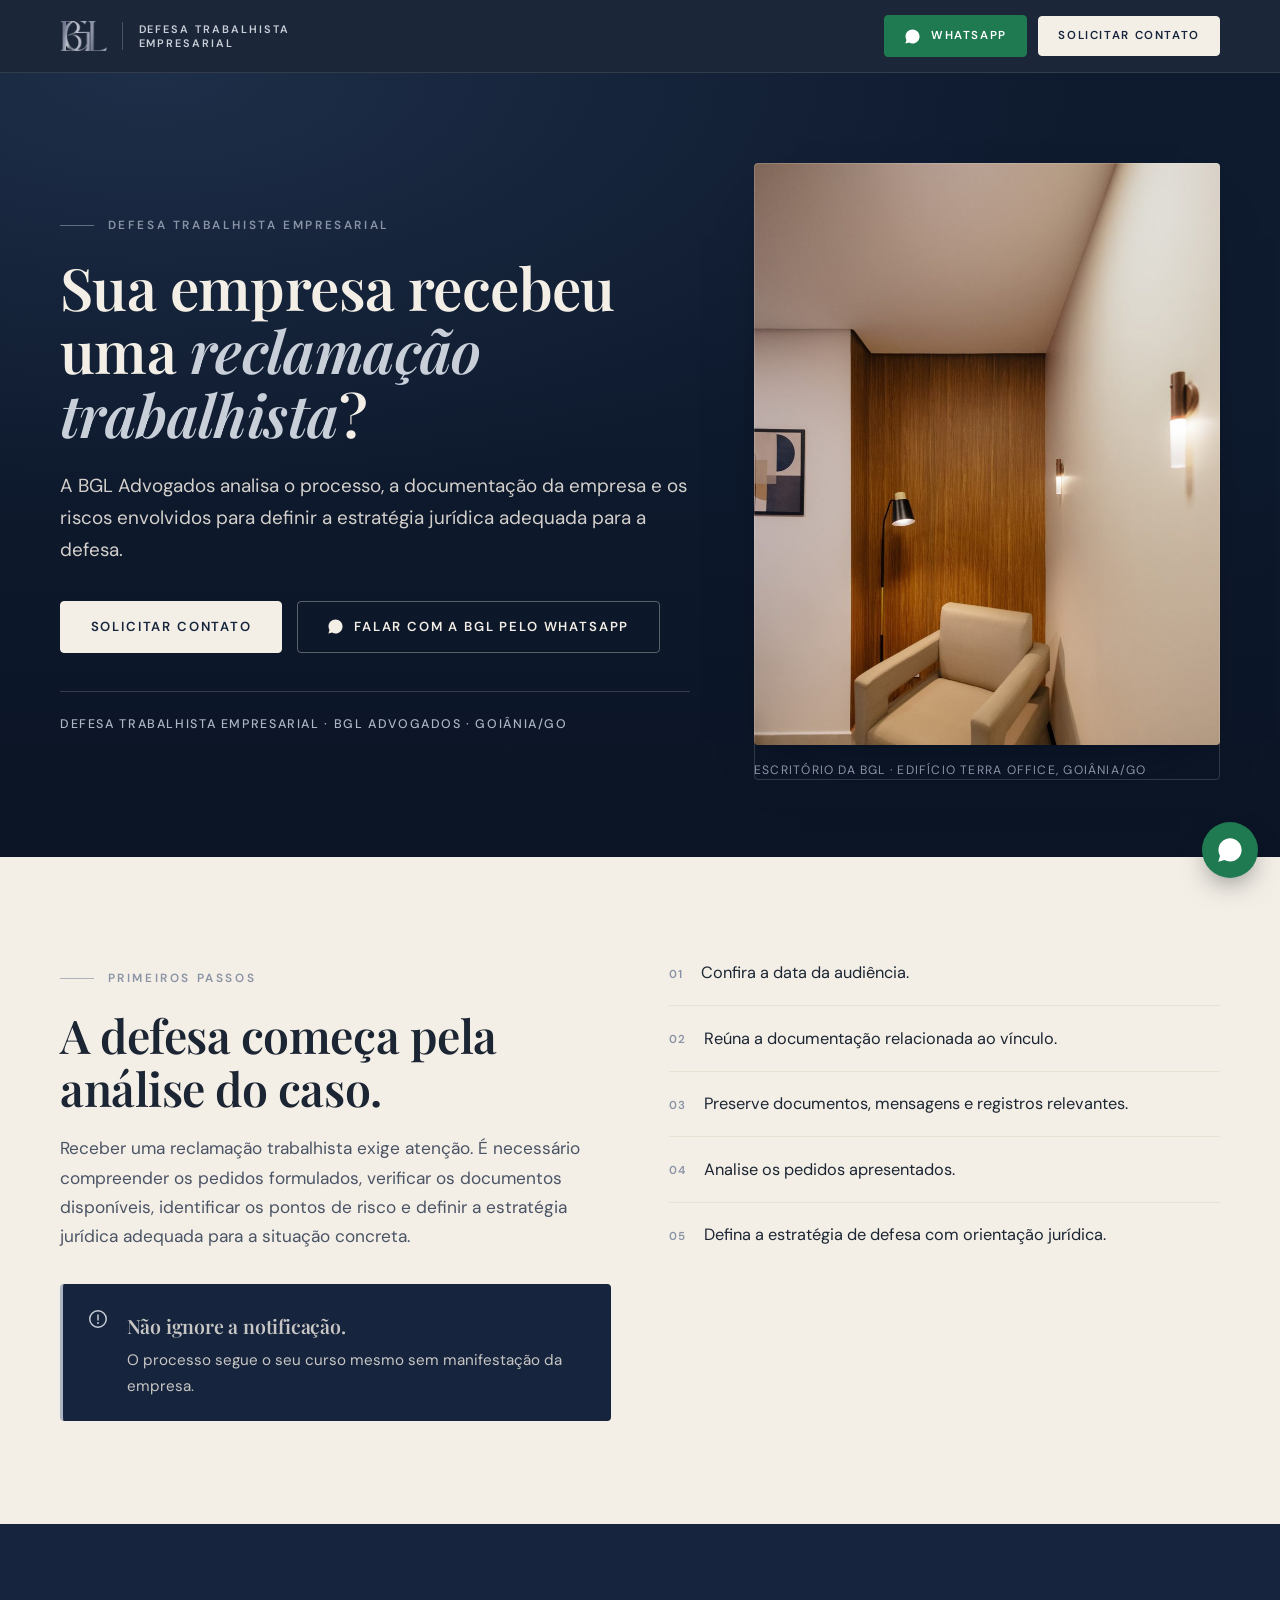
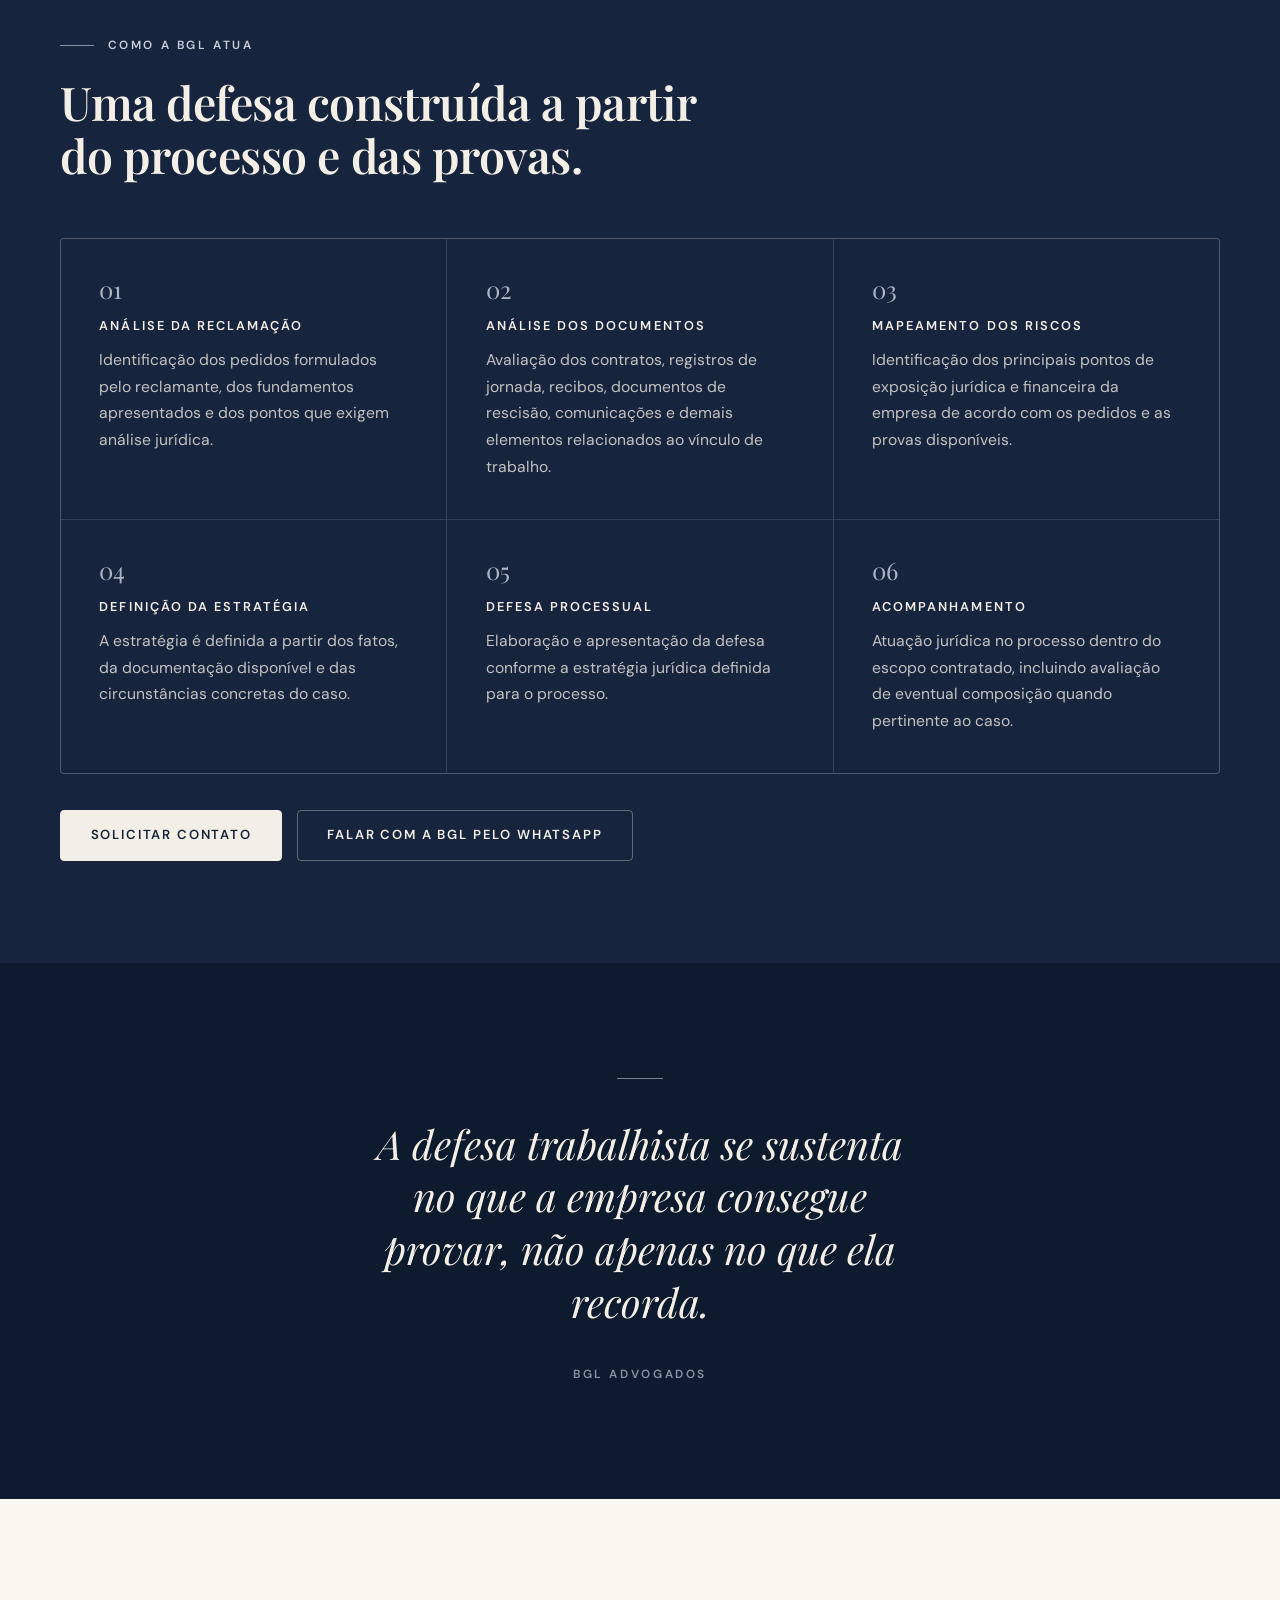
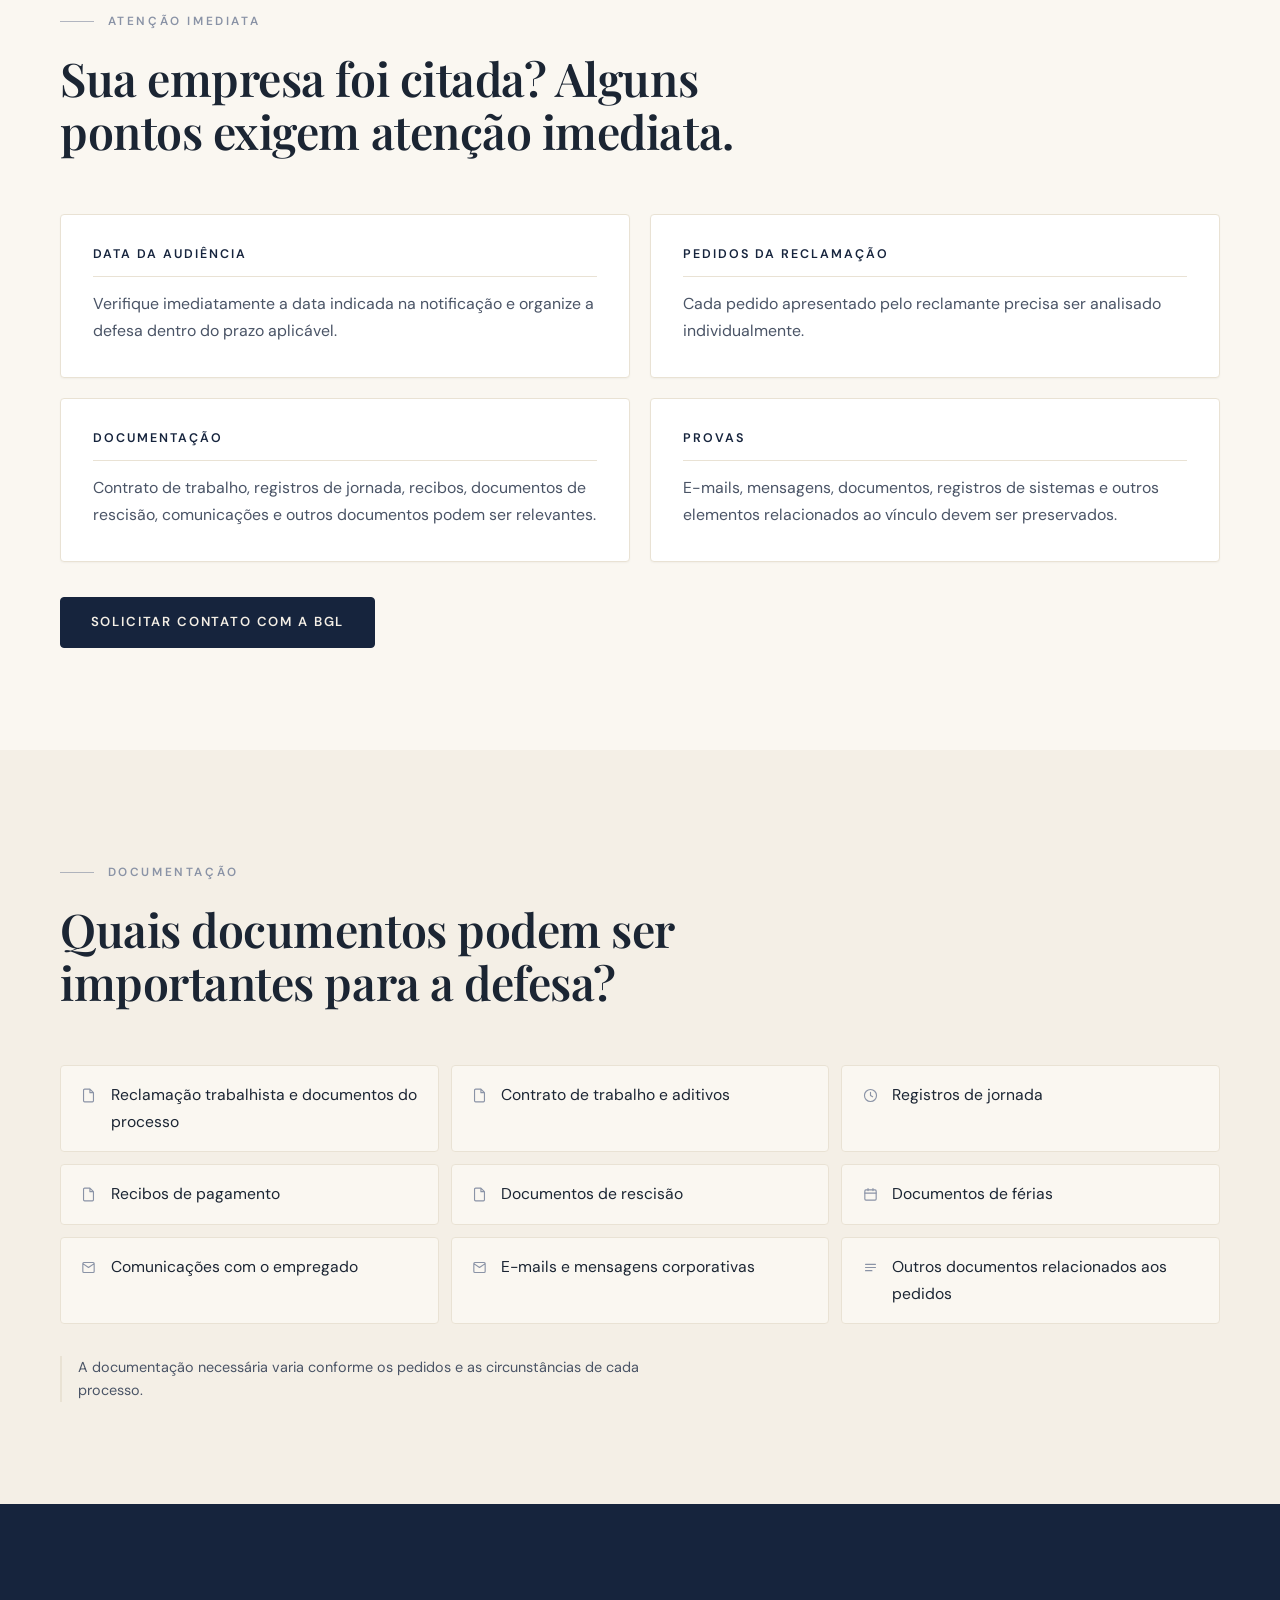
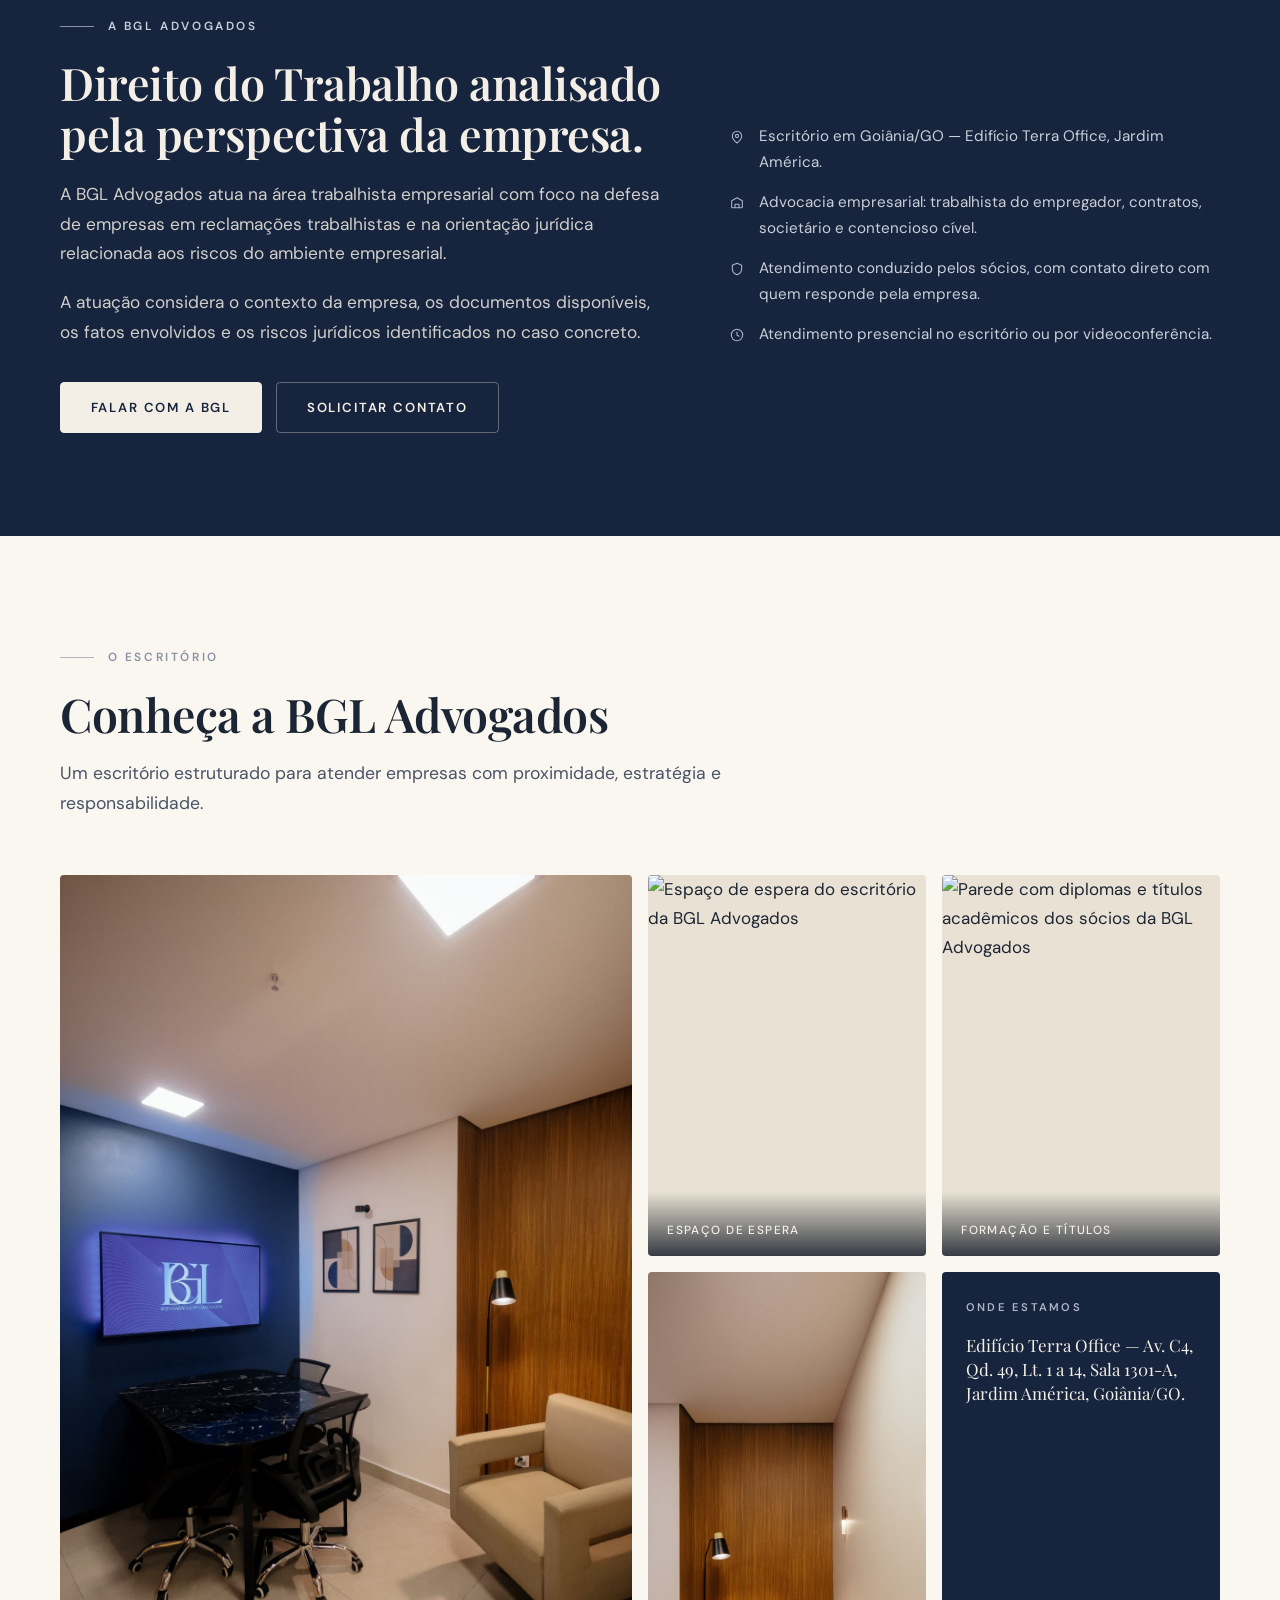
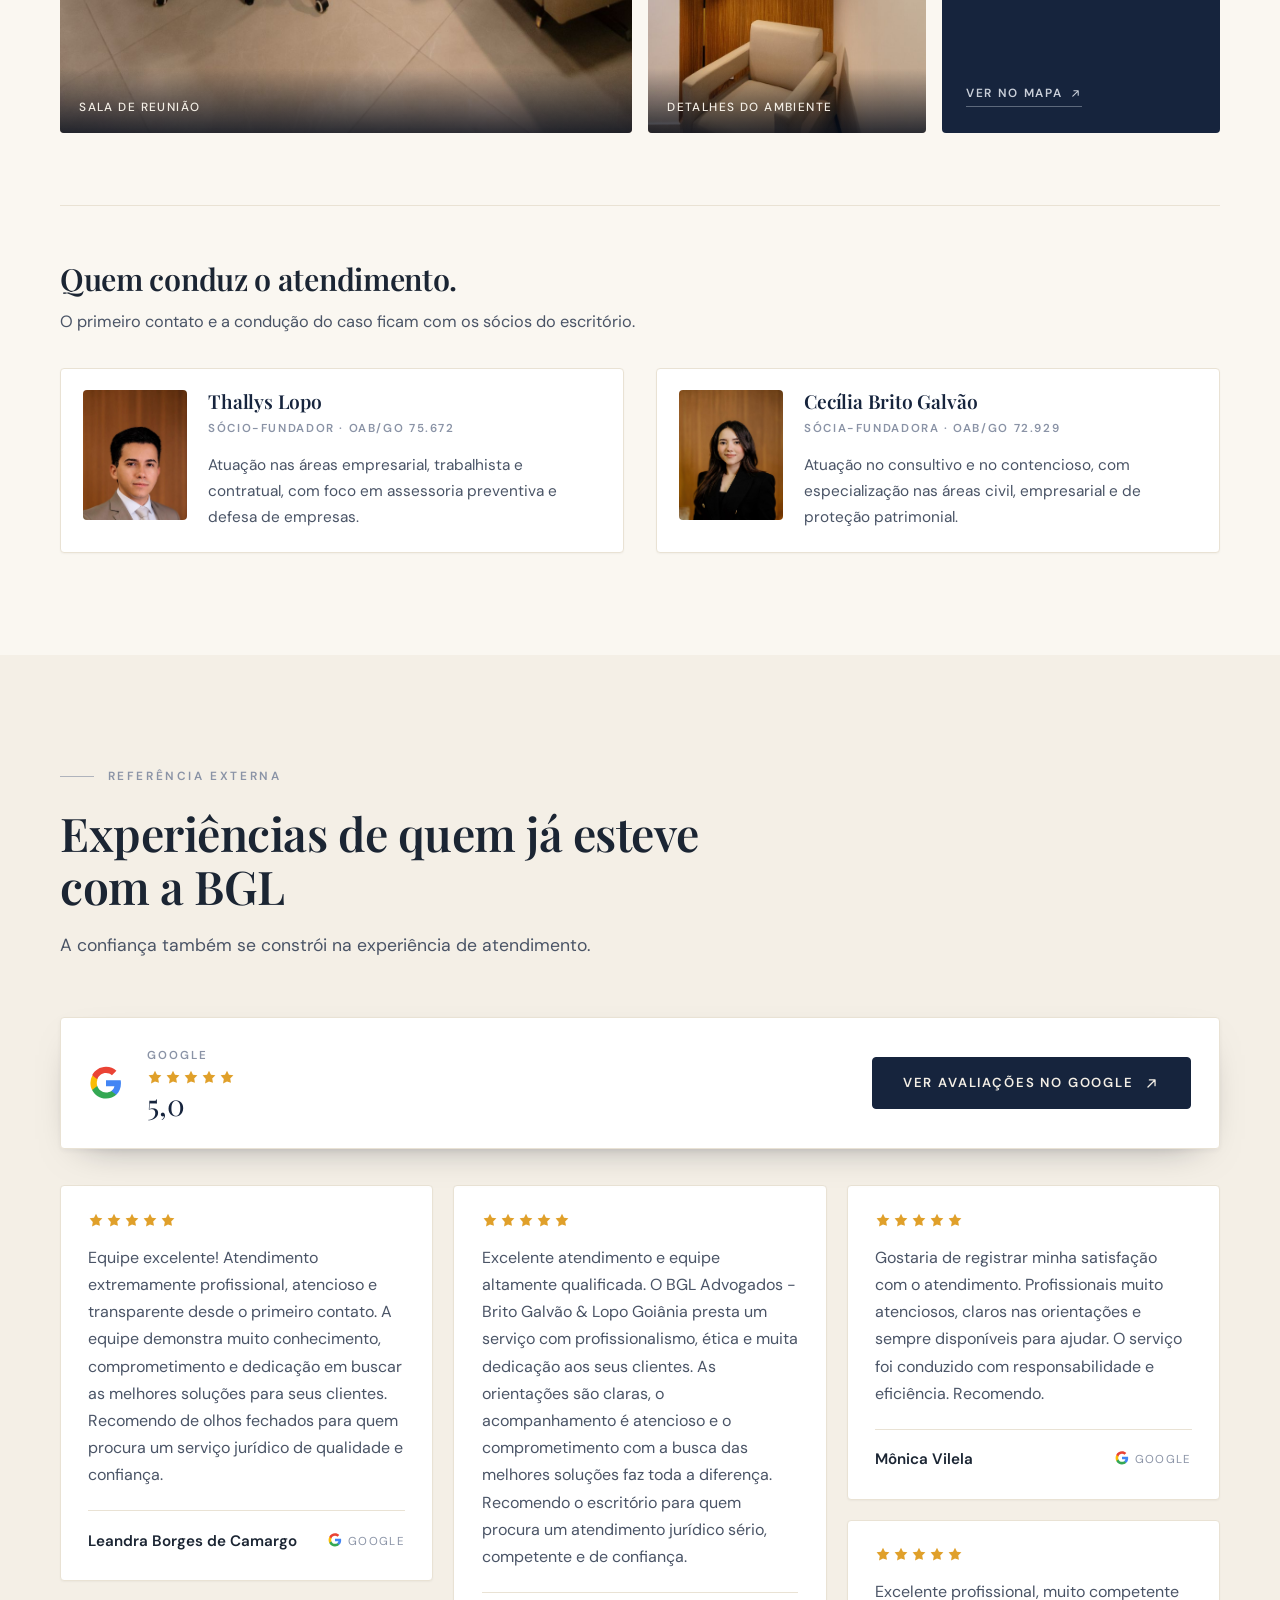
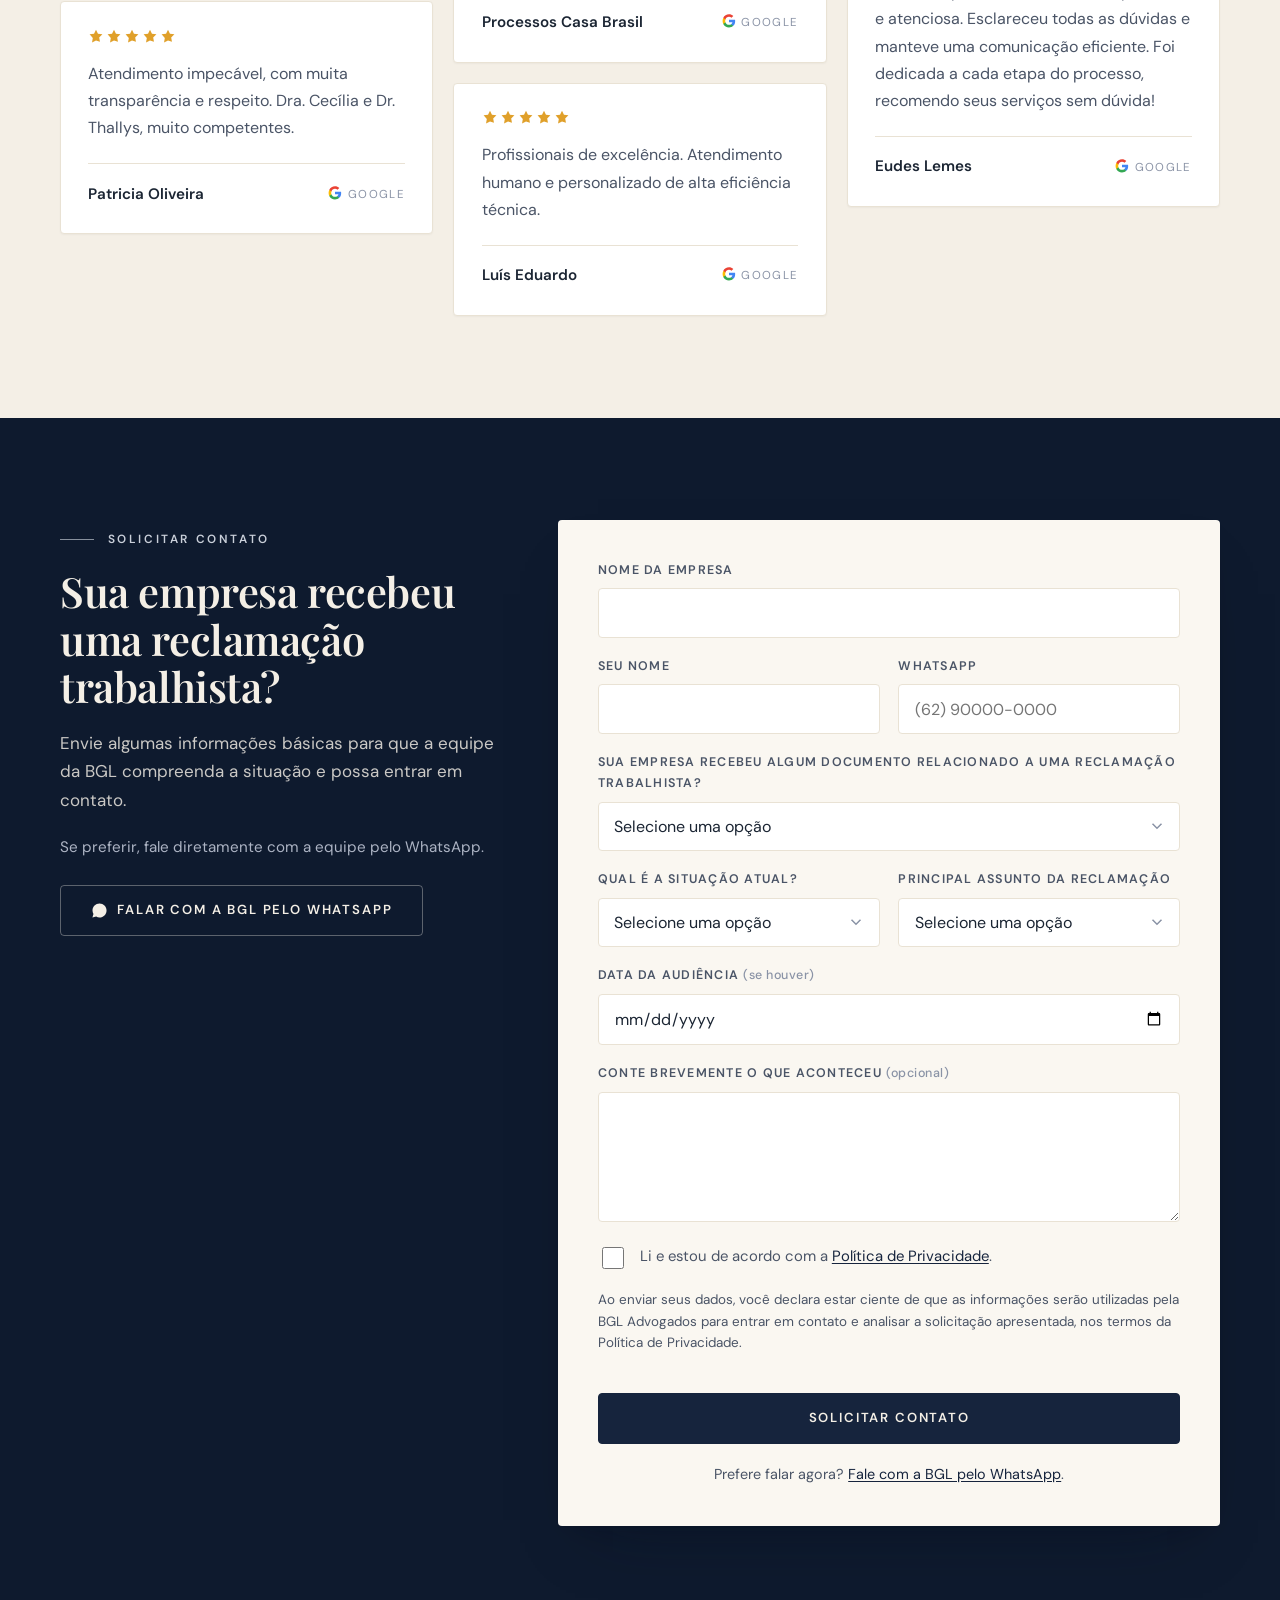
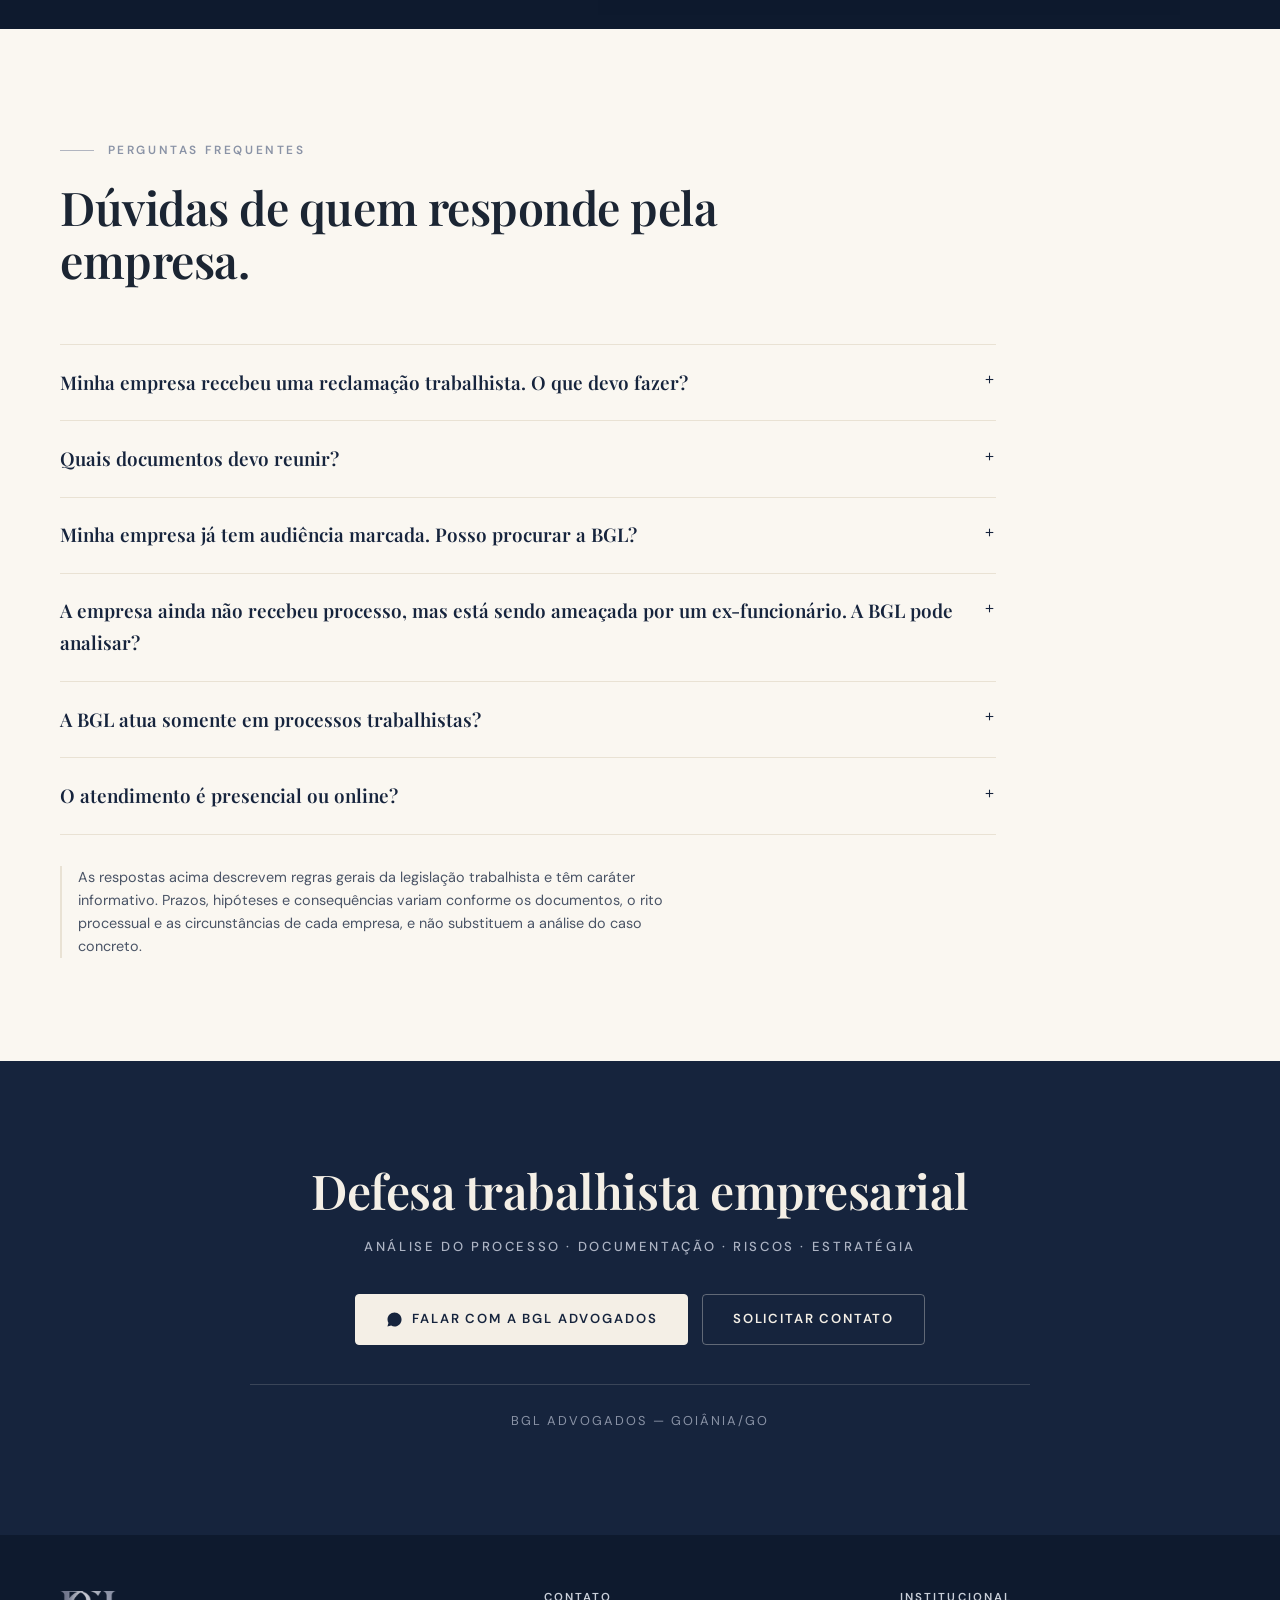
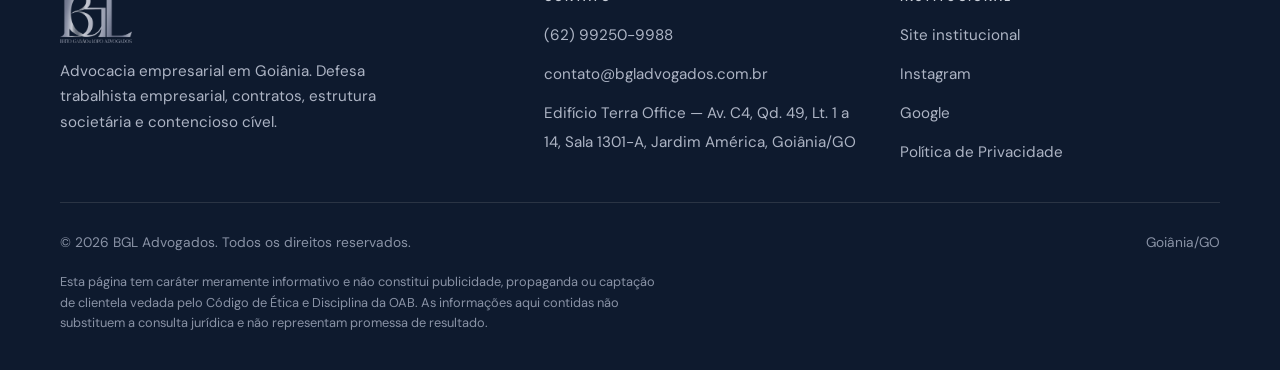
==== commit 5a28c1d0: "Add files via upload" ====
--- a/index.html
+++ b/index.html
@@ -37,19 +37,18 @@
   <meta property="og:title" content="Defesa Trabalhista para Empresas | BGL Advogados">
   <meta property="og:description" content="Defesa trabalhista empresarial para empresas que receberam reclamações, citações ou notificações. Conheça a atuação da BGL Advogados.">
   <meta property="og:url" content="https://www.bgladvogados.com.br/defesa-trabalhista/">
-  <meta property="og:image" content="https://www.bgladvogados.com.br/defesa-trabalhista/assets/og-image.jpg">
+  <meta property="og:image" content="https://www.bgladvogados.com.br/assets/og-image.jpg">
   <meta property="og:image:width" content="1200">
   <meta property="og:image:height" content="630">
-  <meta property="og:image:type" content="image/jpeg">
   <meta property="og:image:alt" content="BGL Advogados — Brito Galvão & Lopo Advogados, Goiânia/GO">
   <meta name="twitter:card" content="summary_large_image">
   <meta name="twitter:title" content="Defesa Trabalhista para Empresas | BGL Advogados">
   <meta name="twitter:description" content="Defesa trabalhista empresarial para empresas que receberam reclamações, citações ou notificações. Conheça a atuação da BGL Advogados.">
-  <meta name="twitter:image" content="https://www.bgladvogados.com.br/defesa-trabalhista/assets/og-image.jpg">
+  <meta name="twitter:image" content="https://www.bgladvogados.com.br/assets/og-image.jpg">
 
   <!-- Ícones -->
-  <link rel="icon" type="image/png" sizes="32x32" href="assets/favicon-32.png">
-  <link rel="apple-touch-icon" href="assets/apple-touch-icon.png">
+  <link rel="icon" type="image/png" sizes="32x32" href="../assets/favicon-32.png">
+  <link rel="apple-touch-icon" href="../assets/apple-touch-icon.png">
   <meta name="theme-color" content="#0e1a2e">
 
   <!-- Tipografia da identidade BGL -->
@@ -57,7 +56,7 @@
   <link rel="preconnect" href="https://fonts.gstatic.com" crossorigin>
   <link href="https://fonts.googleapis.com/css2?family=DM+Sans:wght@400;500;600&family=Playfair+Display:ital,wght@0,500;0,600;1,500&display=swap" rel="stylesheet">
 
-  <link rel="preload" as="image" href="assets/thallys-lopo.jpg">
+  <link rel="preload" as="image" href="../assets/office-detail.jpg">
   <link rel="stylesheet" href="lp.css">
 
   <!-- Dados estruturados -->
@@ -68,8 +67,8 @@
     "name": "BGL Advogados — Brito Galvão & Lopo Advogados",
     "description": "Defesa trabalhista empresarial: atuação na defesa de empresas em reclamações e processos trabalhistas.",
     "url": "https://www.bgladvogados.com.br/defesa-trabalhista/",
-    "logo": "https://www.bgladvogados.com.br/defesa-trabalhista/assets/logo-bgl.png",
-    "image": "https://www.bgladvogados.com.br/defesa-trabalhista/assets/office-hero.jpg",
+    "logo": "https://www.bgladvogados.com.br/assets/logo-bgl.png",
+    "image": "https://www.bgladvogados.com.br/assets/office-hero.jpg",
     "email": "contato@bgladvogados.com.br",
     "telephone": "+55-62-99250-9988",
     "areaServed": "Goiânia, Goiás, Brasil",
@@ -140,7 +139,7 @@
   <header class="topbar">
     <div class="container topbar__inner">
       <div class="topbar__brand">
-        <img src="assets/logo-mark.png" alt="BGL Advogados" width="440" height="280" style="height:30px;width:auto">
+        <img src="../assets/logo-mark.png" alt="BGL Advogados" width="440" height="280" style="height:30px;width:auto">
         <span class="topbar__tag">Defesa Trabalhista<br>Empresarial</span>
       </div>
       <div class="topbar__actions">
@@ -179,18 +178,12 @@
           <p class="hero__trust">Defesa trabalhista empresarial &middot; BGL Advogados &middot; Goiânia/GO</p>
         </div>
 
-        <!-- Retrato institucional real do sócio que conduz o atendimento.
-             Em LP de conversão a foto do advogado responde melhor que a do
-             ambiente: dá rosto e nome a quem vai atender. A legenda traz
-             nome e OAB, como exige a publicidade advocatícia.
-             Para usar a outra sócia, troque o arquivo por
-             assets/cecilia-galvao.jpg e ajuste alt, legenda e o preload
-             no <head>. -->
+        <!-- Fotografia real do escritório da BGL (Edifício Terra Office). -->
         <figure class="hero__media reveal" data-delay="1">
-          <img src="assets/thallys-lopo.jpg"
-               alt="Thallys Lopo, sócio-fundador da BGL Advogados, responsável pelo atendimento"
+          <img src="../assets/office-detail.jpg"
+               alt="Ambiente do escritório da BGL Advogados em Goiânia"
                width="900" height="1125" fetchpriority="high" decoding="async">
-          <figcaption class="hero__caption">Thallys Lopo &middot; Sócio-fundador &middot; OAB/GO 75.672</figcaption>
+          <figcaption class="hero__caption">Escritório da BGL &middot; Edifício Terra Office, Goiânia/GO</figcaption>
         </figure>
       </div>
     </section>
@@ -398,16 +391,25 @@
         </ul>
       </div>
     </section>
+
     <!-- ==================================================================
          08 · CONHEÇA A BGL — GALERIA COM FOTOGRAFIAS REAIS
          ------------------------------------------------------------------
-         Em exibição, as três fotografias reais do escritório disponíveis
-         em /assets/ (sala de reunião, ambiente de trabalho e detalhe do
-         ambiente) mais o bloco de endereço, que fecha o mosaico.
-
-         As fotografias adicionais (fachada, recepção, sala dos advogados
-         e equipe) estão preparadas e comentadas logo abaixo — ver a
-         instrução de ativação junto ao bloco.
+         Todas as imagens abaixo são fotografias reais do escritório da BGL,
+         já publicadas no site institucional.
+
+         ESPAÇOS RESERVADOS (data-photo-slot):
+         basta salvar os arquivos reais nos caminhos indicados para que
+         apareçam automaticamente. Enquanto o arquivo não existir, o espaço
+         é removido pelo lp.js — nada quebra e nenhuma imagem genérica é
+         exibida no lugar.
+
+           /assets/escritorio/bgl-01.jpg  →  fachada / entrada
+           /assets/escritorio/bgl-02.jpg  →  recepção
+           /assets/escritorio/bgl-03.jpg  →  sala dos advogados
+           /assets/escritorio/bgl-04.jpg  →  equipe (foto institucional)
+
+         Proporção sugerida: 3:4 (retrato). Ex.: 1100 x 1466 px.
          ================================================================== -->
     <section class="section band-cream-bright" id="escritorio">
       <div class="container">
@@ -420,51 +422,39 @@
         <div class="gallery reveal">
           <!-- Fotografias reais já disponíveis -->
           <figure class="shot shot--lead">
-            <img src="assets/office-hero.jpg" alt="Sala de reunião do escritório da BGL Advogados em Goiânia" width="1200" height="1800" loading="lazy" decoding="async">
+            <img src="../assets/office-hero.jpg" alt="Sala de reunião do escritório da BGL Advogados em Goiânia" width="1200" height="1800" loading="lazy" decoding="async">
             <figcaption>Sala de reunião</figcaption>
           </figure>
           <figure class="shot">
-            <img src="assets/office-sobre.jpg" alt="Ambiente de trabalho do escritório da BGL Advogados" width="1000" height="1250" loading="lazy" decoding="async">
-            <figcaption>Ambiente de trabalho</figcaption>
+            <img src="../assets/gallery-espera.jpg" alt="Espaço de espera do escritório da BGL Advogados" width="1100" height="1466" loading="lazy" decoding="async">
+            <figcaption>Espaço de espera</figcaption>
           </figure>
           <figure class="shot">
-            <img src="assets/office-detail.jpg" alt="Detalhe do ambiente do escritório da BGL Advogados" width="900" height="1125" loading="lazy" decoding="async">
+            <img src="../assets/gallery-titulos.jpg" alt="Parede com diplomas e títulos acadêmicos dos sócios da BGL Advogados" width="1100" height="1466" loading="lazy" decoding="async">
+            <figcaption>Formação e títulos</figcaption>
+          </figure>
+          <figure class="shot">
+            <img src="../assets/office-detail.jpg" alt="Detalhe do ambiente do escritório da BGL Advogados" width="900" height="1125" loading="lazy" decoding="async">
             <figcaption>Detalhes do ambiente</figcaption>
           </figure>
 
-          <!-- ============================================================
-               ESPAÇOS RESERVADOS — DESATIVADOS ATÉ AS FOTOS EXISTIREM
-               ------------------------------------------------------------
-               Enquanto os arquivos abaixo não estiverem em /assets/escritorio/,
-               estes blocos ficam comentados: assim a página sobe sem nenhuma
-               requisição 404 e sem erro no console do navegador.
-
-               PARA ATIVAR: salve a(s) foto(s) no caminho indicado e retire
-               este comentário (a linha logo abaixo e a linha de fechamento).
-               O lp.js exibe automaticamente as que existirem e remove as que
-               ainda não existirem — nada quebra.
-
-               Proporção: 3:4 (retrato), ex.: 1100 x 1466 px, até ~250 KB.
-               Acrescente de 4 em 4 para o mosaico do desktop continuar fechado.
-               ============================================================ -->
-          <!--
+          <!-- Espaços reservados para as demais fotografias reais -->
           <figure class="shot" data-photo-slot="fachada">
-            <img data-src="assets/escritorio/bgl-01.jpg" alt="Fachada e entrada do escritório da BGL Advogados" width="1100" height="1466" loading="lazy" decoding="async">
+            <img data-src="../assets/escritorio/bgl-01.jpg" alt="Fachada e entrada do escritório da BGL Advogados" width="1100" height="1466" loading="lazy" decoding="async">
             <figcaption>Fachada e entrada</figcaption>
           </figure>
           <figure class="shot" data-photo-slot="recepcao">
-            <img data-src="assets/escritorio/bgl-02.jpg" alt="Recepção do escritório da BGL Advogados" width="1100" height="1466" loading="lazy" decoding="async">
+            <img data-src="../assets/escritorio/bgl-02.jpg" alt="Recepção do escritório da BGL Advogados" width="1100" height="1466" loading="lazy" decoding="async">
             <figcaption>Recepção</figcaption>
           </figure>
           <figure class="shot" data-photo-slot="sala-advogados">
-            <img data-src="assets/escritorio/bgl-03.jpg" alt="Sala dos advogados da BGL Advogados" width="1100" height="1466" loading="lazy" decoding="async">
+            <img data-src="../assets/escritorio/bgl-03.jpg" alt="Sala dos advogados da BGL Advogados" width="1100" height="1466" loading="lazy" decoding="async">
             <figcaption>Sala dos advogados</figcaption>
           </figure>
           <figure class="shot" data-photo-slot="equipe">
-            <img data-src="assets/escritorio/bgl-04.jpg" alt="Equipe da BGL Advogados" width="1100" height="1466" loading="lazy" decoding="async">
+            <img data-src="../assets/escritorio/bgl-04.jpg" alt="Equipe da BGL Advogados" width="1100" height="1466" loading="lazy" decoding="async">
             <figcaption>Equipe</figcaption>
           </figure>
-          -->
 
           <!-- Bloco de endereço integrado à composição (fecha a grade) -->
           <div class="tile">
@@ -491,27 +481,23 @@
 
           <article class="person">
             <figure class="person__photo">
-              <img src="assets/thallys-lopo.jpg" alt="Retrato de Thallys Lopo, sócio-fundador da BGL Advogados" width="900" height="1125" loading="lazy" decoding="async">
-              <figcaption class="person__id">
-                <span class="person__name">Thallys Lopo</span>
-                <span class="person__role">Sócio-fundador &middot; OAB/GO 75.672</span>
-              </figcaption>
+              <img src="../assets/thallys-lopo.jpg" alt="Retrato de Thallys Lopo, sócio-fundador da BGL Advogados" width="900" height="1125" loading="lazy" decoding="async">
             </figure>
-            <div class="person__bio">
-              <p>Conduz a defesa de empresas em reclamações trabalhistas, da leitura inicial do processo à audiência. Atua também na revisão de contratos e rotinas de trabalho, para reduzir a exposição da empresa a novas ações.</p>
+            <div>
+              <h4 class="person__name">Thallys Lopo</h4>
+              <span class="person__role">Sócio-fundador &middot; OAB/GO 75.672</span>
+              <p>Atuação nas áreas empresarial, trabalhista e contratual, com foco em assessoria preventiva e defesa de empresas.</p>
             </div>
           </article>
 
           <article class="person">
             <figure class="person__photo">
-              <img src="assets/cecilia-galvao-card.jpg" alt="Retrato de Cecília Brito Galvão, sócia-fundadora da BGL Advogados" width="900" height="1125" loading="lazy" decoding="async">
-              <figcaption class="person__id">
-                <span class="person__name">Cecília Brito Galvão</span>
-                <span class="person__role">Sócia-fundadora &middot; OAB/GO 72.929</span>
-              </figcaption>
+              <img src="../assets/cecilia-galvao.jpg" alt="Retrato de Cecília Brito Galvão, sócia-fundadora da BGL Advogados" width="900" height="1125" loading="lazy" decoding="async">
             </figure>
-            <div class="person__bio">
-              <p>Atua no contencioso e no consultivo empresarial, com atenção ao alcance patrimonial da reclamação trabalhista — inclusive quando a execução avança sobre bens da empresa e dos sócios.</p>
+            <div>
+              <h4 class="person__name">Cecília Brito Galvão</h4>
+              <span class="person__role">Sócia-fundadora &middot; OAB/GO 72.929</span>
+              <p>Atuação no consultivo e no contencioso, com especialização nas áreas civil, empresarial e de proteção patrimonial.</p>
             </div>
           </article>
         </div>
@@ -677,8 +663,8 @@
             </div>
 
             <p class="lgpd-note">
-              Ao enviar, suas respostas são encaminhadas por WhatsApp à BGL Advogados e
-              utilizadas para entrar em contato e analisar a solicitação
+              Ao enviar seus dados, você declara estar ciente de que as informações serão
+              utilizadas pela BGL Advogados para entrar em contato e analisar a solicitação
               apresentada, nos termos da Política de Privacidade.
             </p>
 
@@ -690,14 +676,10 @@
             <input type="hidden" id="f_utm_term"     name="utm_term">
             <input type="hidden" id="f_gclid"        name="gclid">
 
-            <button type="submit" class="btn btn--wa btn--wide" id="form-submit" data-cta data-location="formulario" data-cta-label="Enviar pelo WhatsApp (envio)">
-              <svg viewBox="0 0 24 24" fill="currentColor" aria-hidden="true"><path d="M17.47 14.38c-.3-.15-1.75-.86-2.02-.96-.27-.1-.47-.15-.67.15-.2.3-.77.96-.95 1.16-.17.2-.35.22-.65.08-.3-.15-1.25-.46-2.39-1.47-.88-.79-1.48-1.76-1.65-2.06-.17-.3-.02-.46.13-.61.13-.13.3-.35.45-.52.15-.17.2-.3.3-.5.1-.2.05-.37-.02-.52-.08-.15-.67-1.61-.92-2.2-.24-.58-.49-.5-.67-.51h-.57c-.2 0-.52.07-.79.37-.27.3-1.04 1.02-1.04 2.48s1.07 2.88 1.22 3.08c.15.2 2.1 3.2 5.08 4.49.71.31 1.26.49 1.69.63.71.22 1.36.19 1.87.12.57-.09 1.75-.72 2-1.41.25-.69.25-1.28.17-1.41-.07-.13-.27-.2-.57-.35zM12.04 2C6.58 2 2.13 6.45 2.13 11.91c0 1.75.46 3.45 1.32 4.95L2 22l5.25-1.38c1.45.79 3.08 1.21 4.79 1.21h.01c5.46 0 9.91-4.45 9.91-9.91C21.96 6.45 17.5 2 12.04 2z"/></svg>
-              Enviar para o WhatsApp da BGL
-            </button>
+            <button type="submit" class="btn btn--primary btn--wide" id="form-submit" data-cta data-location="formulario" data-cta-label="Solicitar contato (envio)">Solicitar contato</button>
 
             <p class="form-alt">
-              Ao enviar, o WhatsApp da BGL abre com suas respostas já escritas —
-              basta tocar em enviar na conversa.
+              Prefere falar agora? <a data-wa data-location="formulario-alt" href="#">Fale com a BGL pelo WhatsApp</a>.
             </p>
           </form>
 
@@ -706,12 +688,12 @@
             <div class="form-success__icon" aria-hidden="true">
               <svg viewBox="0 0 24 24" fill="none" stroke="currentColor" stroke-width="1.6"><path d="m5 12.5 4.5 4.5L19 7.5" stroke-linecap="round" stroke-linejoin="round"/></svg>
             </div>
-            <h3>Abrimos o WhatsApp com suas respostas.</h3>
-            <p>É só enviar a mensagem na conversa que abriu. Se ela não abriu — alguns navegadores bloqueiam —, use o botão abaixo.</p>
+            <h3>Recebemos suas informações.</h3>
+            <p>A equipe da BGL Advogados entrará em contato para compreender melhor a situação apresentada.</p>
             <div class="actions actions--center" style="margin-top:1.8rem">
               <a class="btn btn--wa" id="sucesso-whatsapp" data-wa data-location="pos-envio" href="#" target="_blank" rel="noopener">
                 <svg viewBox="0 0 24 24" fill="currentColor" aria-hidden="true"><path d="M17.47 14.38c-.3-.15-1.75-.86-2.02-.96-.27-.1-.47-.15-.67.15-.2.3-.77.96-.95 1.16-.17.2-.35.22-.65.08-.3-.15-1.25-.46-2.39-1.47-.88-.79-1.48-1.76-1.65-2.06-.17-.3-.02-.46.13-.61.13-.13.3-.35.45-.52.15-.17.2-.3.3-.5.1-.2.05-.37-.02-.52-.08-.15-.67-1.61-.92-2.2-.24-.58-.49-.5-.67-.51h-.57c-.2 0-.52.07-.79.37-.27.3-1.04 1.02-1.04 2.48s1.07 2.88 1.22 3.08c.15.2 2.1 3.2 5.08 4.49.71.31 1.26.49 1.69.63.71.22 1.36.19 1.87.12.57-.09 1.75-.72 2-1.41.25-.69.25-1.28.17-1.41-.07-.13-.27-.2-.57-.35zM12.04 2C6.58 2 2.13 6.45 2.13 11.91c0 1.75.46 3.45 1.32 4.95L2 22l5.25-1.38c1.45.79 3.08 1.21 4.79 1.21h.01c5.46 0 9.91-4.45 9.91-9.91C21.96 6.45 17.5 2 12.04 2z"/></svg>
-                Abrir o WhatsApp da BGL
+                Adiantar pelo WhatsApp
               </a>
             </div>
           </div>
@@ -793,7 +775,7 @@
     <div class="container">
       <div class="footer__top">
         <div class="footer__brand">
-          <img src="assets/logo-bgl.png" alt="BGL Advogados — Brito Galvão &amp; Lopo Advogados" width="760" height="546" loading="lazy" style="height:52px;width:auto">
+          <img src="../assets/logo-bgl.png" alt="BGL Advogados — Brito Galvão &amp; Lopo Advogados" width="760" height="546" loading="lazy" style="height:52px;width:auto">
           <p>Advocacia empresarial em Goiânia. Defesa trabalhista empresarial, contratos, estrutura societária e contencioso cível.</p>
         </div>
 
--- a/lp.css
+++ b/lp.css
@@ -552,64 +552,46 @@
 }
 .people__head p { color: var(--ink-soft); font-size: 1.02rem; margin: 0; }
 
-/* Cartão do sócio: fotografia grande com a identificação sobreposta
-   (nome + OAB) e a atuação num bloco branco logo abaixo.               */
 .person {
-  display: flex;
-  flex-direction: column;
+  display: grid;
+  grid-template-columns: 104px minmax(0, 1fr);
+  gap: 1.35rem;
+  align-items: start;
   background: #fff;
   border: 1px solid var(--cream-dim);
   border-radius: var(--radius);
-  overflow: hidden;
+  padding: 1.35rem;
   box-shadow: 0 1px 2px rgba(8,16,30,.04);
-  transition: border-color .35s var(--ease), box-shadow .35s var(--ease), transform .35s var(--ease);
-}
-.person:hover {
-  border-color: var(--silver-light);
-  box-shadow: var(--shadow-card);
-  transform: translateY(-3px);
-}
+  transition: border-color .35s var(--ease), box-shadow .35s var(--ease);
+}
+.person:hover { border-color: var(--silver-light); box-shadow: var(--shadow-card); }
 .person__photo {
   margin: 0;
+  border-radius: var(--radius);
+  overflow: hidden;
   background: var(--cream-dim);
-  overflow: hidden;
-}
-/* Retrato inteiro, sem recorte: os dois arquivos já vêm enquadrados na
-   mesma altura de cabeça (ver README, seção 4), então o alinhamento é
-   feito na imagem e não no CSS — e o busto aparece por completo.      */
-.person__photo img {
-  display: block;
-  width: 100%;
-  aspect-ratio: 4 / 5;
-  object-fit: cover;
-  transition: transform .9s var(--ease);
-}
-.person:hover .person__photo img { transform: scale(1.03); }
-/* Identificação em tarja logo abaixo da fotografia. Sobreposta à imagem
-   ela cobria o colarinho e a gravata — que ficam na base do retrato.  */
-.person__id {
-  padding: 1.15rem 1.5rem 1.25rem;
-  background: var(--navy);
-}
+}
+.person__photo img { width: 100%; aspect-ratio: 4 / 5; object-fit: cover; }
 .person__name {
-  display: block;
   font-family: var(--font-serif);
-  font-size: clamp(1.3rem, 2.1vw, 1.6rem);
-  font-weight: 600; line-height: 1.15;
-  color: var(--cream);
-  margin-bottom: .4rem;
+  font-size: 1.2rem; font-weight: 600; line-height: 1.2;
+  color: var(--navy);
+  margin-bottom: .35rem;
 }
 .person__role {
   display: block;
-  font-size: .74rem; font-weight: 500;
-  letter-spacing: .12em; text-transform: uppercase;
-  color: var(--silver-light);
-}
-.person__bio { padding: clamp(1.3rem, 2.2vw, 1.75rem); }
-.person__bio p { font-size: 1rem; line-height: 1.62; color: var(--ink-soft); margin: 0; }
+  font-size: .72rem; font-weight: 600;
+  letter-spacing: .14em; text-transform: uppercase;
+  color: var(--silver-dark);
+  margin-bottom: .85rem;
+}
+.person p { font-size: .96rem; color: var(--ink-soft); margin: 0; }
 
 @media (min-width: 640px) {
   .people { grid-template-columns: repeat(2, 1fr); }
+}
+@media (max-width: 420px) {
+  .person { grid-template-columns: 84px minmax(0, 1fr); gap: 1rem; padding: 1.1rem; }
 }
 
 /* ===================== 14. Avaliações Google ============================= */
@@ -938,10 +920,6 @@
   .gallery .shot img { aspect-ratio: auto; min-height: 268px; }
   .gallery .shot--lead { grid-column: span 2; grid-row: span 2; }
   .gallery .shot--lead img { min-height: 100%; }
-  /* Com as fotografias hoje publicadas (1 principal + 2), o bloco de
-     endereço ocupa duas colunas e mantém o mosaico fechado. Ao somar
-     as fotos de /assets/escritorio/, a grade continua fechando.   */
-  .gallery .tile { grid-column: span 2; }
 }
 
 /* --- Mobile: barra fixa + ajustes --- */
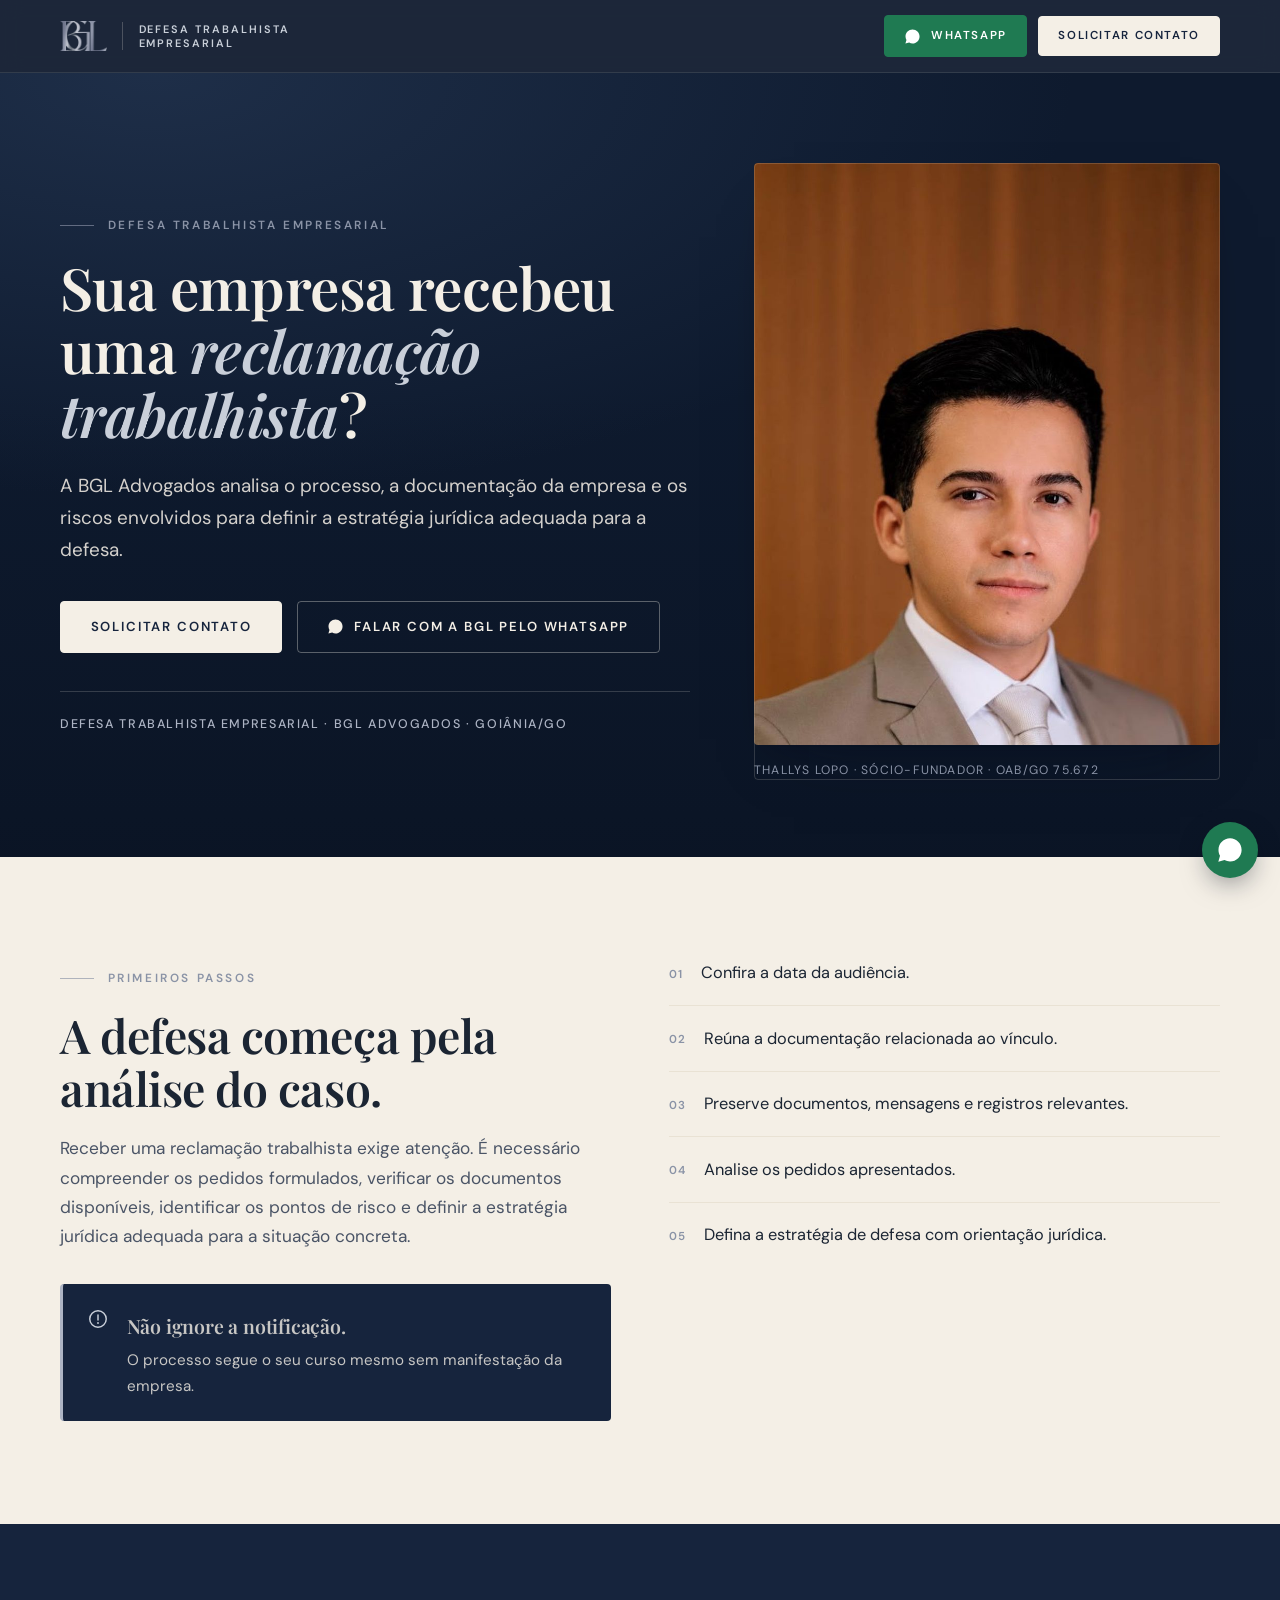
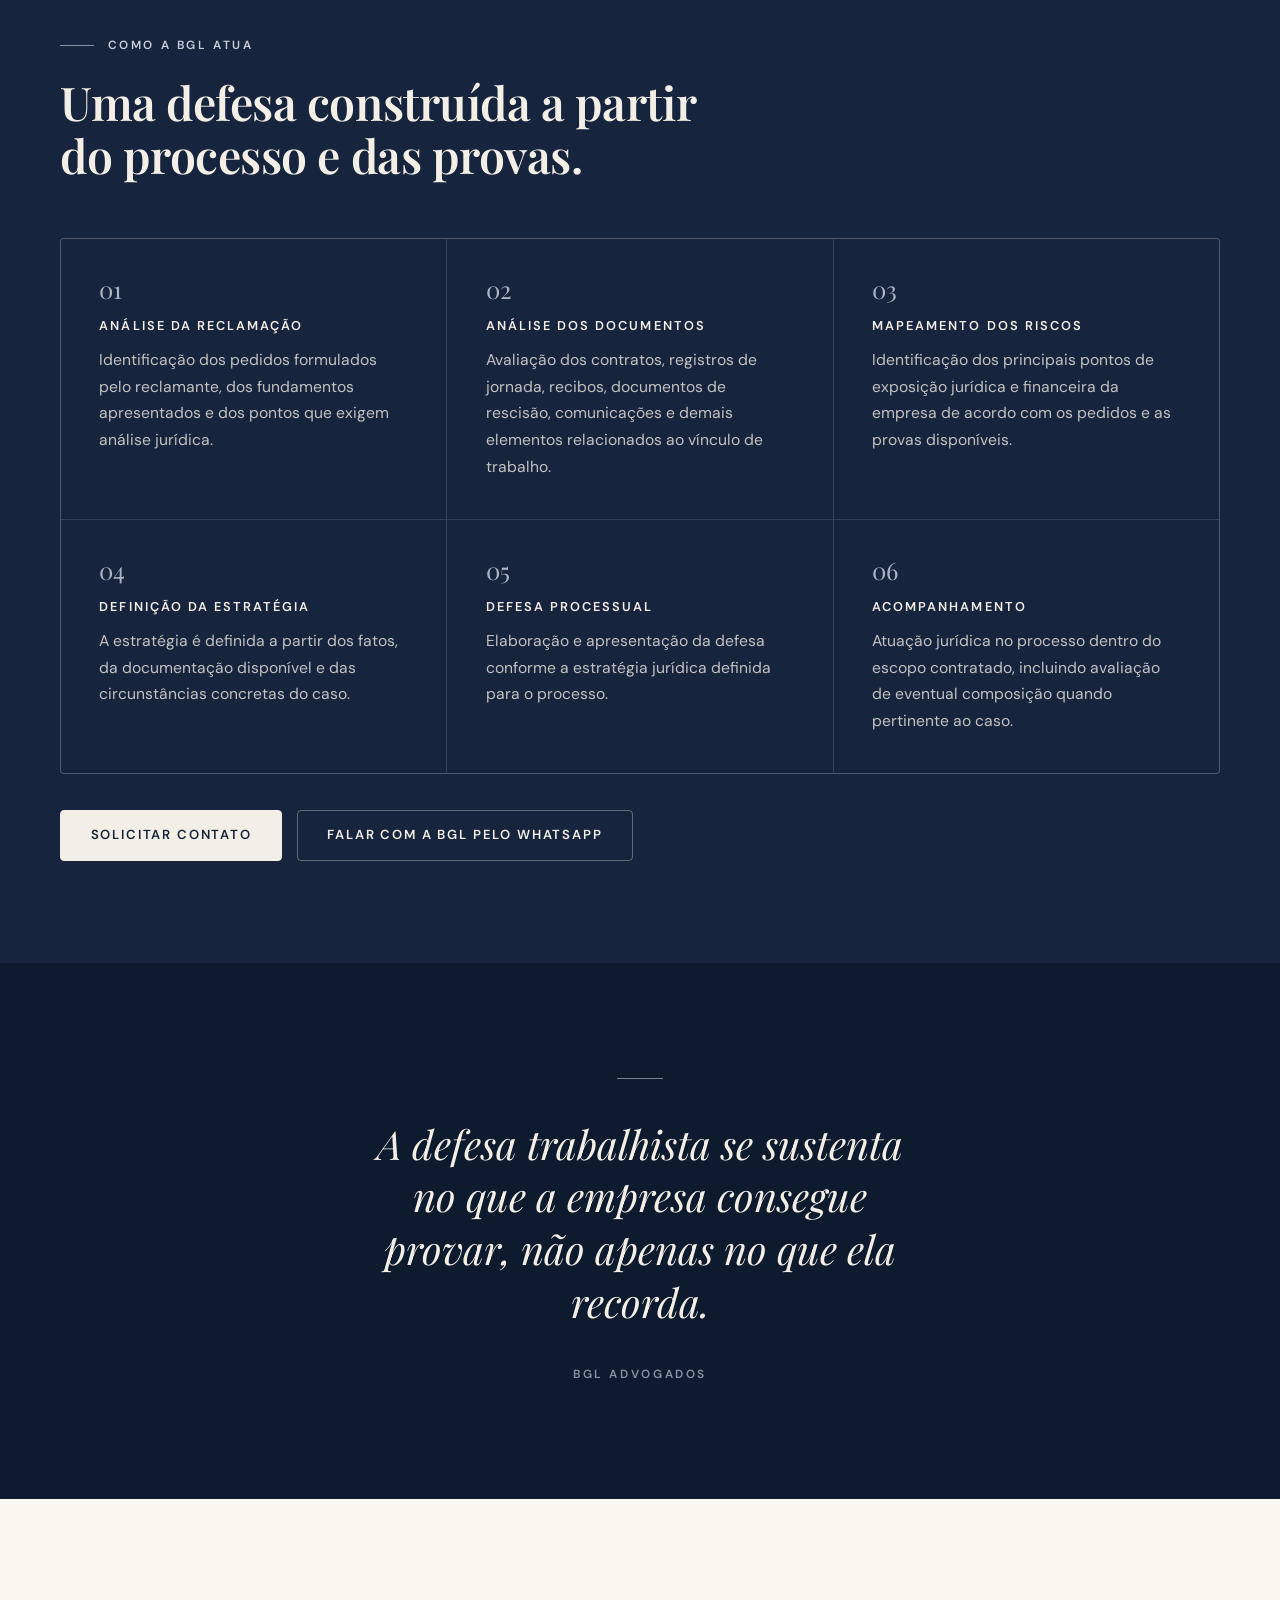
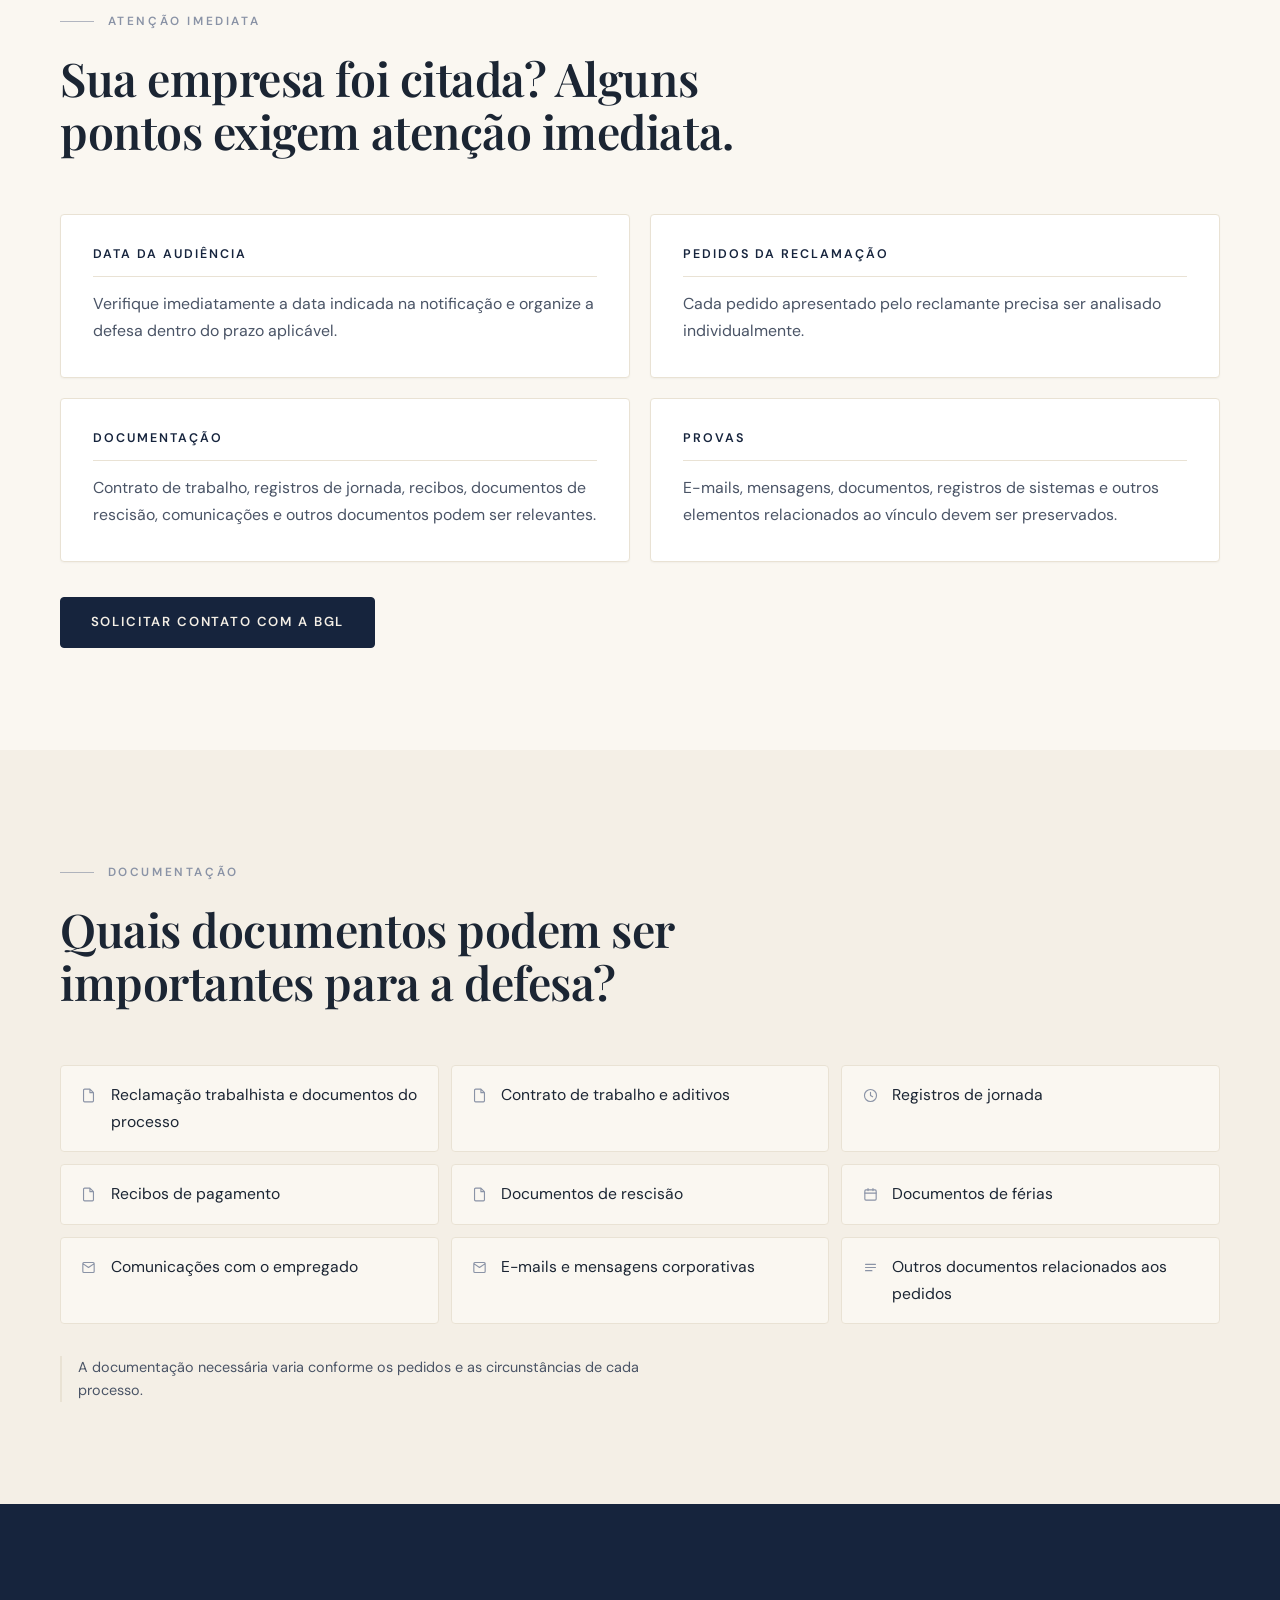
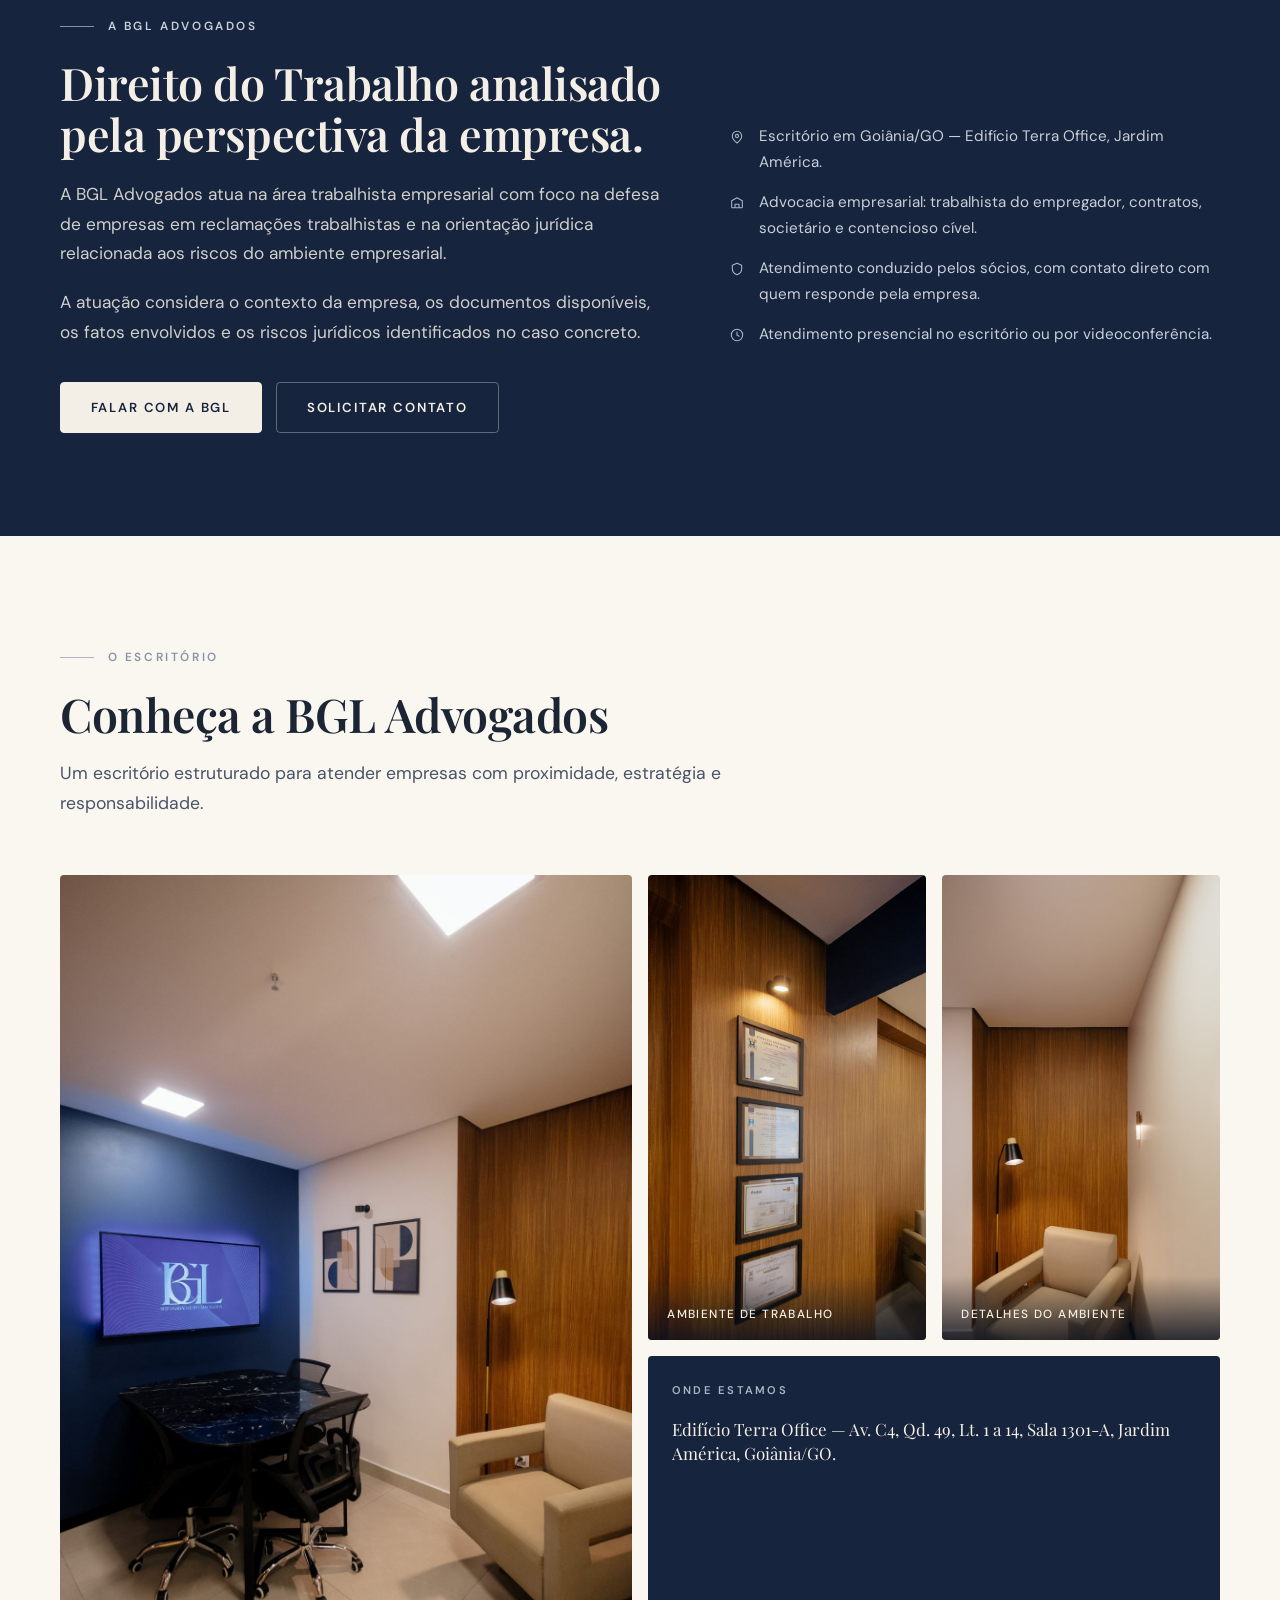
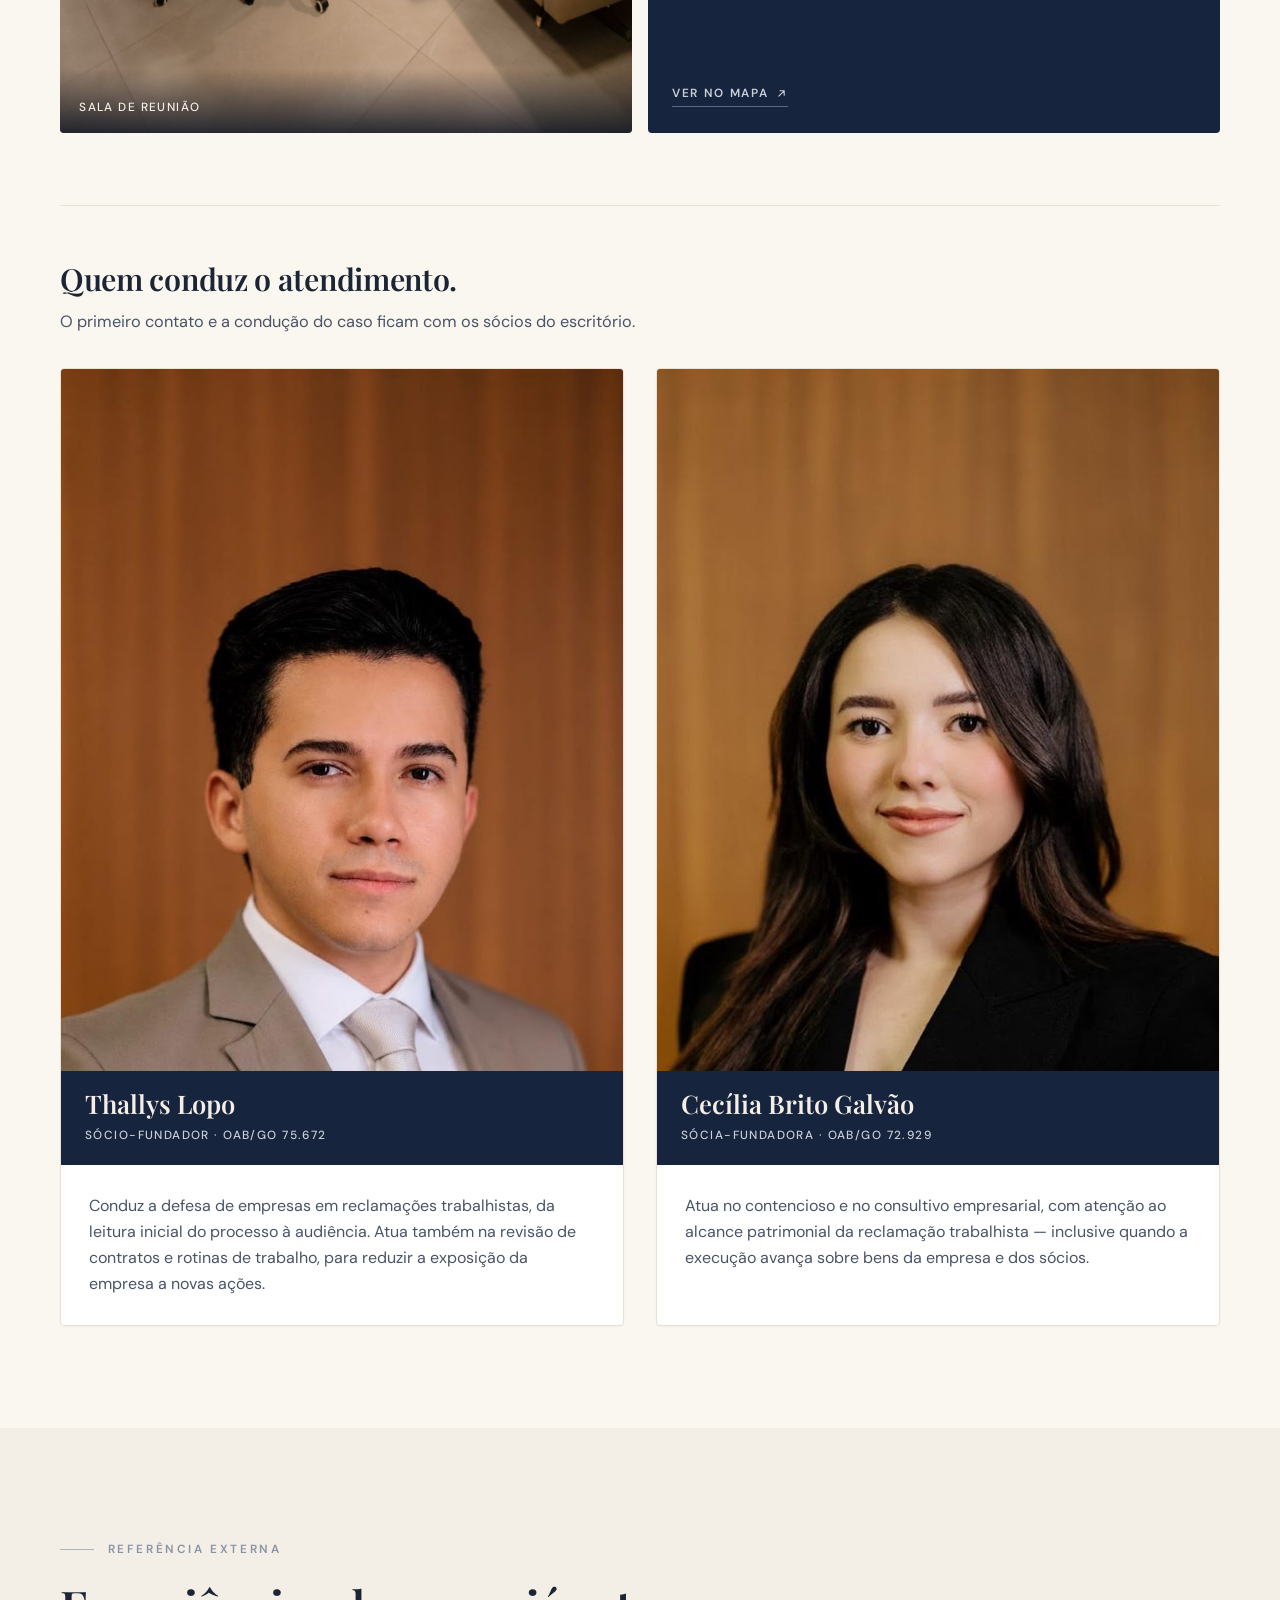
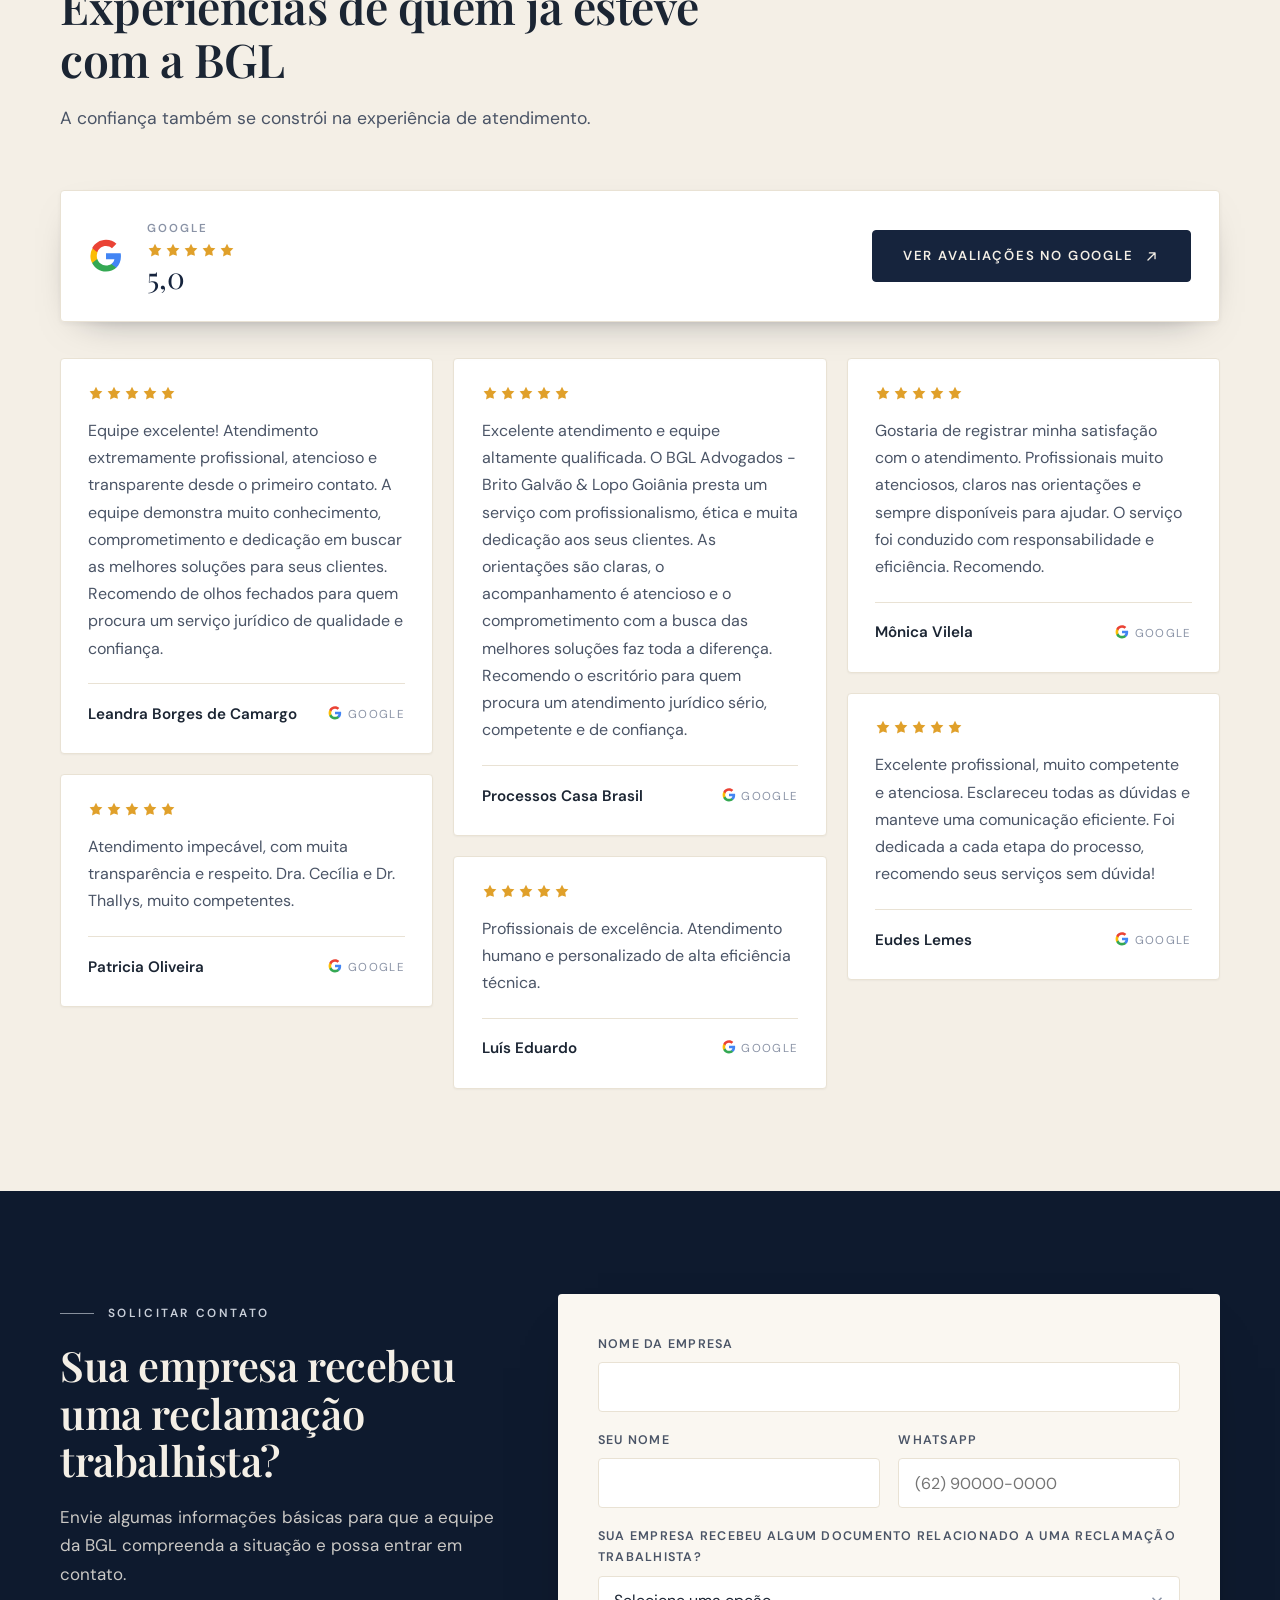
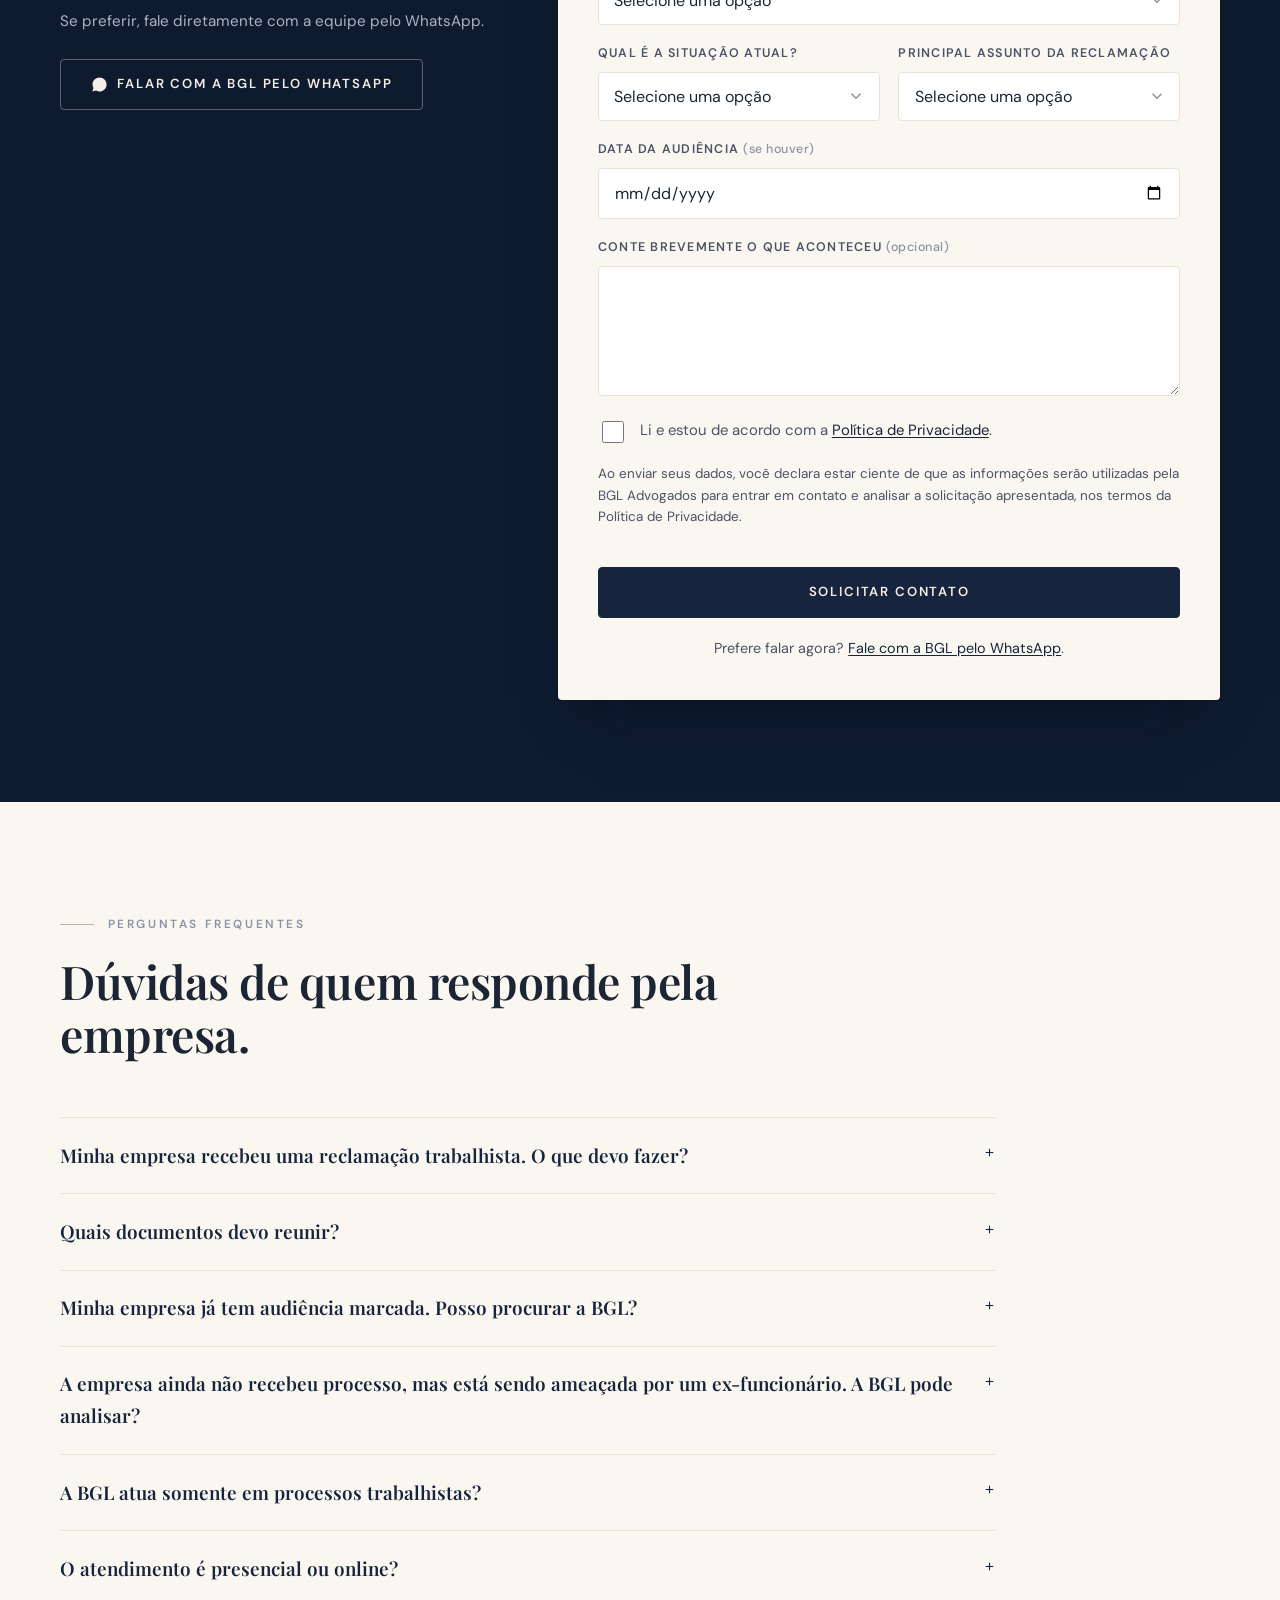
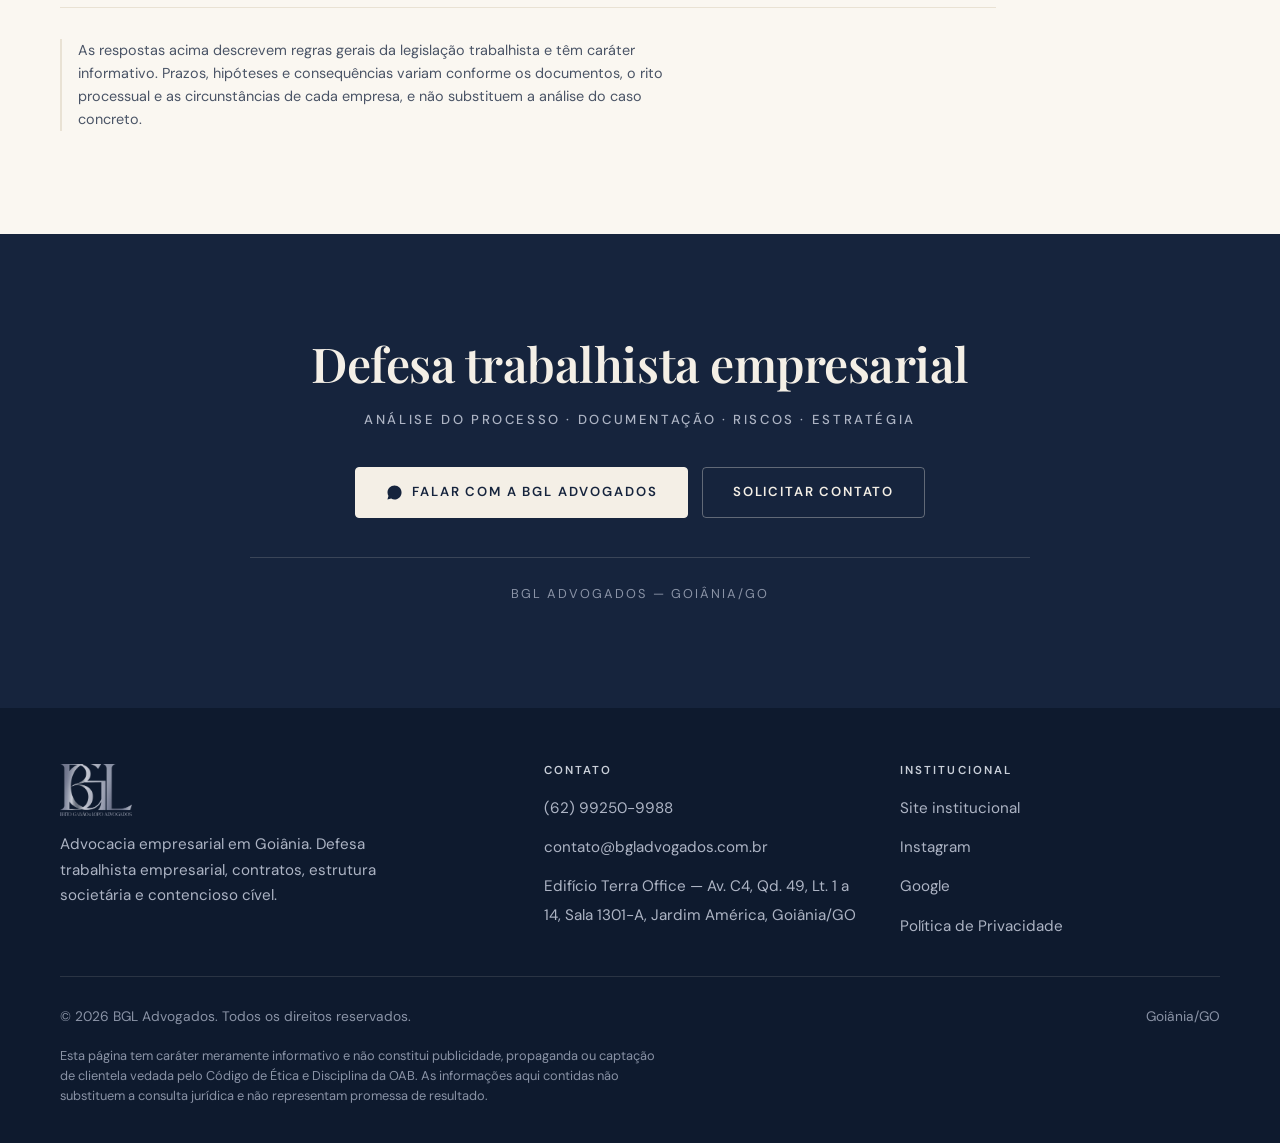
==== commit 09acf904: "Add files via upload" ====
--- a/index.html
+++ b/index.html
@@ -37,18 +37,18 @@
   <meta property="og:title" content="Defesa Trabalhista para Empresas | BGL Advogados">
   <meta property="og:description" content="Defesa trabalhista empresarial para empresas que receberam reclamações, citações ou notificações. Conheça a atuação da BGL Advogados.">
   <meta property="og:url" content="https://www.bgladvogados.com.br/defesa-trabalhista/">
-  <meta property="og:image" content="https://www.bgladvogados.com.br/assets/og-image.jpg">
+  <meta property="og:image" content="https://www.bgladvogados.com.br/defesa-trabalhista/assets/og-image.jpg">
   <meta property="og:image:width" content="1200">
   <meta property="og:image:height" content="630">
   <meta property="og:image:alt" content="BGL Advogados — Brito Galvão & Lopo Advogados, Goiânia/GO">
   <meta name="twitter:card" content="summary_large_image">
   <meta name="twitter:title" content="Defesa Trabalhista para Empresas | BGL Advogados">
   <meta name="twitter:description" content="Defesa trabalhista empresarial para empresas que receberam reclamações, citações ou notificações. Conheça a atuação da BGL Advogados.">
-  <meta name="twitter:image" content="https://www.bgladvogados.com.br/assets/og-image.jpg">
+  <meta name="twitter:image" content="https://www.bgladvogados.com.br/defesa-trabalhista/assets/og-image.jpg">
 
   <!-- Ícones -->
-  <link rel="icon" type="image/png" sizes="32x32" href="../assets/favicon-32.png">
-  <link rel="apple-touch-icon" href="../assets/apple-touch-icon.png">
+  <link rel="icon" type="image/png" sizes="32x32" href="assets/favicon-32.png">
+  <link rel="apple-touch-icon" href="assets/apple-touch-icon.png">
   <meta name="theme-color" content="#0e1a2e">
 
   <!-- Tipografia da identidade BGL -->
@@ -56,7 +56,7 @@
   <link rel="preconnect" href="https://fonts.gstatic.com" crossorigin>
   <link href="https://fonts.googleapis.com/css2?family=DM+Sans:wght@400;500;600&family=Playfair+Display:ital,wght@0,500;0,600;1,500&display=swap" rel="stylesheet">
 
-  <link rel="preload" as="image" href="../assets/office-detail.jpg">
+  <link rel="preload" as="image" href="assets/thallys-lopo.jpg">
   <link rel="stylesheet" href="lp.css">
 
   <!-- Dados estruturados -->
@@ -67,8 +67,8 @@
     "name": "BGL Advogados — Brito Galvão & Lopo Advogados",
     "description": "Defesa trabalhista empresarial: atuação na defesa de empresas em reclamações e processos trabalhistas.",
     "url": "https://www.bgladvogados.com.br/defesa-trabalhista/",
-    "logo": "https://www.bgladvogados.com.br/assets/logo-bgl.png",
-    "image": "https://www.bgladvogados.com.br/assets/office-hero.jpg",
+    "logo": "https://www.bgladvogados.com.br/defesa-trabalhista/assets/logo-bgl.png",
+    "image": "https://www.bgladvogados.com.br/defesa-trabalhista/assets/office-hero.jpg",
     "email": "contato@bgladvogados.com.br",
     "telephone": "+55-62-99250-9988",
     "areaServed": "Goiânia, Goiás, Brasil",
@@ -139,7 +139,7 @@
   <header class="topbar">
     <div class="container topbar__inner">
       <div class="topbar__brand">
-        <img src="../assets/logo-mark.png" alt="BGL Advogados" width="440" height="280" style="height:30px;width:auto">
+        <img src="assets/logo-mark.png" alt="BGL Advogados" width="440" height="280" style="height:30px;width:auto">
         <span class="topbar__tag">Defesa Trabalhista<br>Empresarial</span>
       </div>
       <div class="topbar__actions">
@@ -178,12 +178,18 @@
           <p class="hero__trust">Defesa trabalhista empresarial &middot; BGL Advogados &middot; Goiânia/GO</p>
         </div>
 
-        <!-- Fotografia real do escritório da BGL (Edifício Terra Office). -->
+        <!-- Retrato institucional real do sócio que conduz o atendimento.
+             Em LP de conversão a foto do advogado responde melhor que a do
+             ambiente: dá rosto e nome a quem vai atender. A legenda traz
+             nome e OAB, como exige a publicidade advocatícia.
+             Para usar a outra sócia, troque o arquivo por
+             assets/cecilia-galvao.jpg e ajuste alt, legenda e o preload
+             no <head>. -->
         <figure class="hero__media reveal" data-delay="1">
-          <img src="../assets/office-detail.jpg"
-               alt="Ambiente do escritório da BGL Advogados em Goiânia"
+          <img src="assets/thallys-lopo.jpg"
+               alt="Thallys Lopo, sócio-fundador da BGL Advogados, responsável pelo atendimento"
                width="900" height="1125" fetchpriority="high" decoding="async">
-          <figcaption class="hero__caption">Escritório da BGL &middot; Edifício Terra Office, Goiânia/GO</figcaption>
+          <figcaption class="hero__caption">Thallys Lopo &middot; Sócio-fundador &middot; OAB/GO 75.672</figcaption>
         </figure>
       </div>
     </section>
@@ -422,39 +428,40 @@
         <div class="gallery reveal">
           <!-- Fotografias reais já disponíveis -->
           <figure class="shot shot--lead">
-            <img src="../assets/office-hero.jpg" alt="Sala de reunião do escritório da BGL Advogados em Goiânia" width="1200" height="1800" loading="lazy" decoding="async">
+            <img src="assets/office-hero.jpg" alt="Sala de reunião do escritório da BGL Advogados em Goiânia" width="1200" height="1800" loading="lazy" decoding="async">
             <figcaption>Sala de reunião</figcaption>
           </figure>
           <figure class="shot">
-            <img src="../assets/gallery-espera.jpg" alt="Espaço de espera do escritório da BGL Advogados" width="1100" height="1466" loading="lazy" decoding="async">
-            <figcaption>Espaço de espera</figcaption>
+            <img src="assets/office-sobre.jpg" alt="Ambiente de trabalho do escritório da BGL Advogados" width="1000" height="1250" loading="lazy" decoding="async">
+            <figcaption>Ambiente de trabalho</figcaption>
           </figure>
           <figure class="shot">
-            <img src="../assets/gallery-titulos.jpg" alt="Parede com diplomas e títulos acadêmicos dos sócios da BGL Advogados" width="1100" height="1466" loading="lazy" decoding="async">
-            <figcaption>Formação e títulos</figcaption>
-          </figure>
-          <figure class="shot">
-            <img src="../assets/office-detail.jpg" alt="Detalhe do ambiente do escritório da BGL Advogados" width="900" height="1125" loading="lazy" decoding="async">
+            <img src="assets/office-detail.jpg" alt="Detalhe do ambiente do escritório da BGL Advogados" width="900" height="1125" loading="lazy" decoding="async">
             <figcaption>Detalhes do ambiente</figcaption>
           </figure>
 
-          <!-- Espaços reservados para as demais fotografias reais -->
+          <!-- Espaços reservados para as demais fotografias reais.
+               Os quatro arquivos abaixo AINDA NÃO EXISTEM em assets/escritorio/.
+               Ficam comentados para a página não fazer nenhuma requisição 404:
+               salve as fotos nesses caminhos e retire este comentário.
+               O lp.js exibe as que existirem e remove as que faltarem.
           <figure class="shot" data-photo-slot="fachada">
-            <img data-src="../assets/escritorio/bgl-01.jpg" alt="Fachada e entrada do escritório da BGL Advogados" width="1100" height="1466" loading="lazy" decoding="async">
+            <img data-src="assets/escritorio/bgl-01.jpg" alt="Fachada e entrada do escritório da BGL Advogados" width="1100" height="1466" loading="lazy" decoding="async">
             <figcaption>Fachada e entrada</figcaption>
           </figure>
           <figure class="shot" data-photo-slot="recepcao">
-            <img data-src="../assets/escritorio/bgl-02.jpg" alt="Recepção do escritório da BGL Advogados" width="1100" height="1466" loading="lazy" decoding="async">
+            <img data-src="assets/escritorio/bgl-02.jpg" alt="Recepção do escritório da BGL Advogados" width="1100" height="1466" loading="lazy" decoding="async">
             <figcaption>Recepção</figcaption>
           </figure>
           <figure class="shot" data-photo-slot="sala-advogados">
-            <img data-src="../assets/escritorio/bgl-03.jpg" alt="Sala dos advogados da BGL Advogados" width="1100" height="1466" loading="lazy" decoding="async">
+            <img data-src="assets/escritorio/bgl-03.jpg" alt="Sala dos advogados da BGL Advogados" width="1100" height="1466" loading="lazy" decoding="async">
             <figcaption>Sala dos advogados</figcaption>
           </figure>
           <figure class="shot" data-photo-slot="equipe">
-            <img data-src="../assets/escritorio/bgl-04.jpg" alt="Equipe da BGL Advogados" width="1100" height="1466" loading="lazy" decoding="async">
+            <img data-src="assets/escritorio/bgl-04.jpg" alt="Equipe da BGL Advogados" width="1100" height="1466" loading="lazy" decoding="async">
             <figcaption>Equipe</figcaption>
           </figure>
+          -->
 
           <!-- Bloco de endereço integrado à composição (fecha a grade) -->
           <div class="tile">
@@ -481,23 +488,27 @@
 
           <article class="person">
             <figure class="person__photo">
-              <img src="../assets/thallys-lopo.jpg" alt="Retrato de Thallys Lopo, sócio-fundador da BGL Advogados" width="900" height="1125" loading="lazy" decoding="async">
+              <img src="assets/thallys-lopo.jpg" alt="Retrato de Thallys Lopo, sócio-fundador da BGL Advogados" width="900" height="1125" loading="lazy" decoding="async">
+              <figcaption class="person__id">
+                <span class="person__name">Thallys Lopo</span>
+                <span class="person__role">Sócio-fundador &middot; OAB/GO 75.672</span>
+              </figcaption>
             </figure>
-            <div>
-              <h4 class="person__name">Thallys Lopo</h4>
-              <span class="person__role">Sócio-fundador &middot; OAB/GO 75.672</span>
-              <p>Atuação nas áreas empresarial, trabalhista e contratual, com foco em assessoria preventiva e defesa de empresas.</p>
+            <div class="person__bio">
+              <p>Conduz a defesa de empresas em reclamações trabalhistas, da leitura inicial do processo à audiência. Atua também na revisão de contratos e rotinas de trabalho, para reduzir a exposição da empresa a novas ações.</p>
             </div>
           </article>
 
           <article class="person">
             <figure class="person__photo">
-              <img src="../assets/cecilia-galvao.jpg" alt="Retrato de Cecília Brito Galvão, sócia-fundadora da BGL Advogados" width="900" height="1125" loading="lazy" decoding="async">
+              <img src="assets/cecilia-galvao-card.jpg" alt="Retrato de Cecília Brito Galvão, sócia-fundadora da BGL Advogados" width="900" height="1125" loading="lazy" decoding="async">
+              <figcaption class="person__id">
+                <span class="person__name">Cecília Brito Galvão</span>
+                <span class="person__role">Sócia-fundadora &middot; OAB/GO 72.929</span>
+              </figcaption>
             </figure>
-            <div>
-              <h4 class="person__name">Cecília Brito Galvão</h4>
-              <span class="person__role">Sócia-fundadora &middot; OAB/GO 72.929</span>
-              <p>Atuação no consultivo e no contencioso, com especialização nas áreas civil, empresarial e de proteção patrimonial.</p>
+            <div class="person__bio">
+              <p>Atua no contencioso e no consultivo empresarial, com atenção ao alcance patrimonial da reclamação trabalhista — inclusive quando a execução avança sobre bens da empresa e dos sócios.</p>
             </div>
           </article>
         </div>
@@ -689,11 +700,13 @@
               <svg viewBox="0 0 24 24" fill="none" stroke="currentColor" stroke-width="1.6"><path d="m5 12.5 4.5 4.5L19 7.5" stroke-linecap="round" stroke-linejoin="round"/></svg>
             </div>
             <h3>Recebemos suas informações.</h3>
-            <p>A equipe da BGL Advogados entrará em contato para compreender melhor a situação apresentada.</p>
+            <!-- Uma das duas mensagens é exibida conforme CONFIG.WHATSAPP_APOS_ENVIO -->
+            <p data-sucesso-msg="whatsapp">Estamos abrindo o WhatsApp para você falar agora com a equipe da BGL Advogados. Se a conversa não abrir sozinha, use o botão abaixo.</p>
+            <p data-sucesso-msg="padrao" hidden>A equipe da BGL Advogados entrará em contato para compreender melhor a situação apresentada.</p>
             <div class="actions actions--center" style="margin-top:1.8rem">
               <a class="btn btn--wa" id="sucesso-whatsapp" data-wa data-location="pos-envio" href="#" target="_blank" rel="noopener">
                 <svg viewBox="0 0 24 24" fill="currentColor" aria-hidden="true"><path d="M17.47 14.38c-.3-.15-1.75-.86-2.02-.96-.27-.1-.47-.15-.67.15-.2.3-.77.96-.95 1.16-.17.2-.35.22-.65.08-.3-.15-1.25-.46-2.39-1.47-.88-.79-1.48-1.76-1.65-2.06-.17-.3-.02-.46.13-.61.13-.13.3-.35.45-.52.15-.17.2-.3.3-.5.1-.2.05-.37-.02-.52-.08-.15-.67-1.61-.92-2.2-.24-.58-.49-.5-.67-.51h-.57c-.2 0-.52.07-.79.37-.27.3-1.04 1.02-1.04 2.48s1.07 2.88 1.22 3.08c.15.2 2.1 3.2 5.08 4.49.71.31 1.26.49 1.69.63.71.22 1.36.19 1.87.12.57-.09 1.75-.72 2-1.41.25-.69.25-1.28.17-1.41-.07-.13-.27-.2-.57-.35zM12.04 2C6.58 2 2.13 6.45 2.13 11.91c0 1.75.46 3.45 1.32 4.95L2 22l5.25-1.38c1.45.79 3.08 1.21 4.79 1.21h.01c5.46 0 9.91-4.45 9.91-9.91C21.96 6.45 17.5 2 12.04 2z"/></svg>
-                Adiantar pelo WhatsApp
+                Falar agora pelo WhatsApp
               </a>
             </div>
           </div>
@@ -775,7 +788,7 @@
     <div class="container">
       <div class="footer__top">
         <div class="footer__brand">
-          <img src="../assets/logo-bgl.png" alt="BGL Advogados — Brito Galvão &amp; Lopo Advogados" width="760" height="546" loading="lazy" style="height:52px;width:auto">
+          <img src="assets/logo-bgl.png" alt="BGL Advogados — Brito Galvão &amp; Lopo Advogados" width="760" height="546" loading="lazy" style="height:52px;width:auto">
           <p>Advocacia empresarial em Goiânia. Defesa trabalhista empresarial, contratos, estrutura societária e contencioso cível.</p>
         </div>
 
--- a/lp.css
+++ b/lp.css
@@ -553,45 +553,61 @@
 .people__head p { color: var(--ink-soft); font-size: 1.02rem; margin: 0; }
 
 .person {
-  display: grid;
-  grid-template-columns: 104px minmax(0, 1fr);
-  gap: 1.35rem;
-  align-items: start;
+  display: flex;
+  flex-direction: column;
   background: #fff;
   border: 1px solid var(--cream-dim);
   border-radius: var(--radius);
-  padding: 1.35rem;
+  overflow: hidden;
   box-shadow: 0 1px 2px rgba(8,16,30,.04);
-  transition: border-color .35s var(--ease), box-shadow .35s var(--ease);
-}
-.person:hover { border-color: var(--silver-light); box-shadow: var(--shadow-card); }
+  transition: border-color .35s var(--ease), box-shadow .35s var(--ease), transform .35s var(--ease);
+}
+.person:hover {
+  border-color: var(--silver-light);
+  box-shadow: var(--shadow-card);
+  transform: translateY(-3px);
+}
 .person__photo {
   margin: 0;
-  border-radius: var(--radius);
+  background: var(--cream-dim);
   overflow: hidden;
-  background: var(--cream-dim);
-}
-.person__photo img { width: 100%; aspect-ratio: 4 / 5; object-fit: cover; }
+}
+/* Retrato inteiro, sem recorte: os dois arquivos já vêm enquadrados na
+   mesma altura de cabeça (ver README, seção 4), então o alinhamento é
+   feito na imagem e não no CSS — e o busto aparece por completo.      */
+.person__photo img {
+  display: block;
+  width: 100%;
+  aspect-ratio: 4 / 5;
+  object-fit: cover;
+  transition: transform .9s var(--ease);
+}
+.person:hover .person__photo img { transform: scale(1.03); }
+/* Identificação em tarja logo abaixo da fotografia. Sobreposta à imagem
+   ela cobria o colarinho e a gravata — que ficam na base do retrato.  */
+.person__id {
+  padding: 1.15rem 1.5rem 1.25rem;
+  background: var(--navy);
+}
 .person__name {
+  display: block;
   font-family: var(--font-serif);
-  font-size: 1.2rem; font-weight: 600; line-height: 1.2;
-  color: var(--navy);
-  margin-bottom: .35rem;
+  font-size: clamp(1.3rem, 2.1vw, 1.6rem);
+  font-weight: 600; line-height: 1.15;
+  color: var(--cream);
+  margin-bottom: .4rem;
 }
 .person__role {
   display: block;
-  font-size: .72rem; font-weight: 600;
-  letter-spacing: .14em; text-transform: uppercase;
-  color: var(--silver-dark);
-  margin-bottom: .85rem;
-}
-.person p { font-size: .96rem; color: var(--ink-soft); margin: 0; }
+  font-size: .74rem; font-weight: 500;
+  letter-spacing: .12em; text-transform: uppercase;
+  color: var(--silver-light);
+}
+.person__bio { padding: clamp(1.3rem, 2.2vw, 1.75rem); }
+.person__bio p { font-size: 1rem; line-height: 1.62; color: var(--ink-soft); margin: 0; }
 
 @media (min-width: 640px) {
   .people { grid-template-columns: repeat(2, 1fr); }
-}
-@media (max-width: 420px) {
-  .person { grid-template-columns: 84px minmax(0, 1fr); gap: 1rem; padding: 1.1rem; }
 }
 
 /* ===================== 14. Avaliações Google ============================= */
@@ -920,6 +936,10 @@
   .gallery .shot img { aspect-ratio: auto; min-height: 268px; }
   .gallery .shot--lead { grid-column: span 2; grid-row: span 2; }
   .gallery .shot--lead img { min-height: 100%; }
+  /* Com as fotografias hoje publicadas (1 principal + 2), o bloco de
+     endereço ocupa duas colunas e mantém o mosaico fechado. Ao somar
+     as fotos de /assets/escritorio/, a grade continua fechando.   */
+  .gallery .tile { grid-column: span 2; }
 }
 
 /* --- Mobile: barra fixa + ajustes --- */
